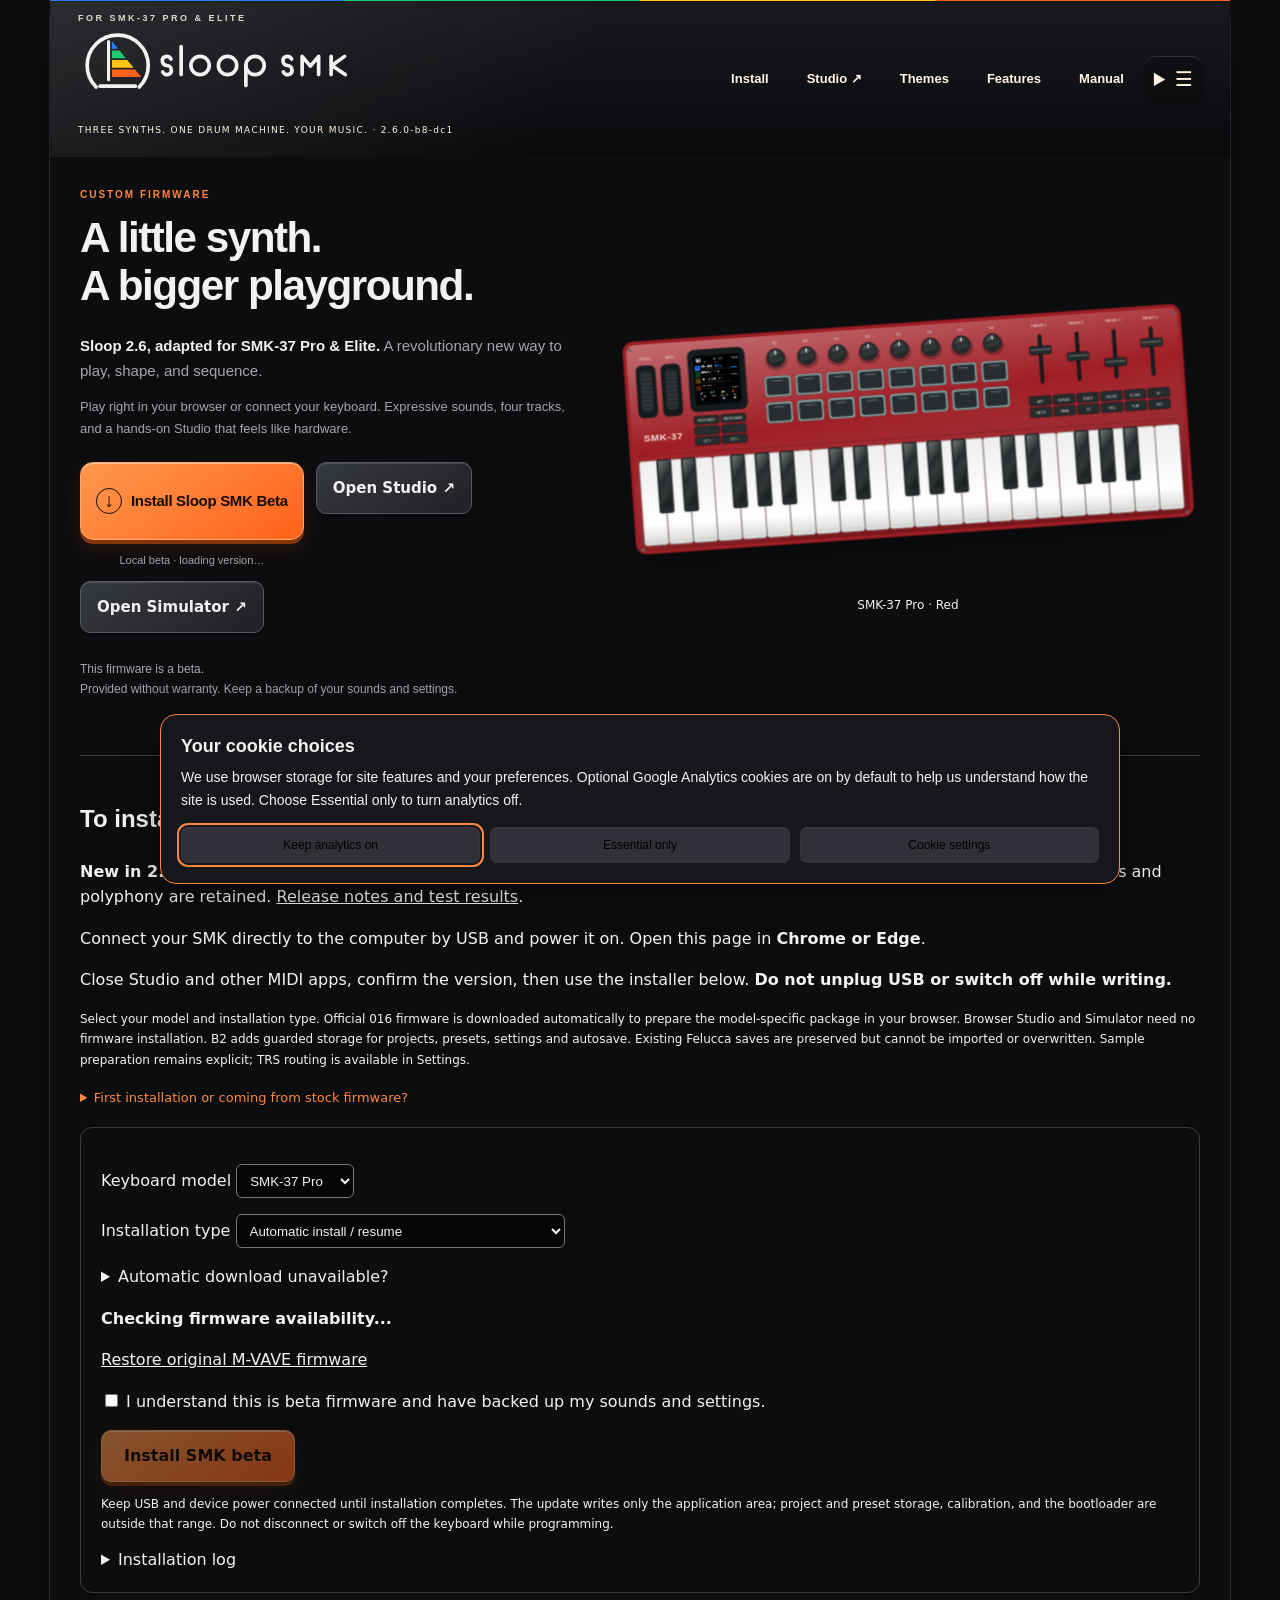
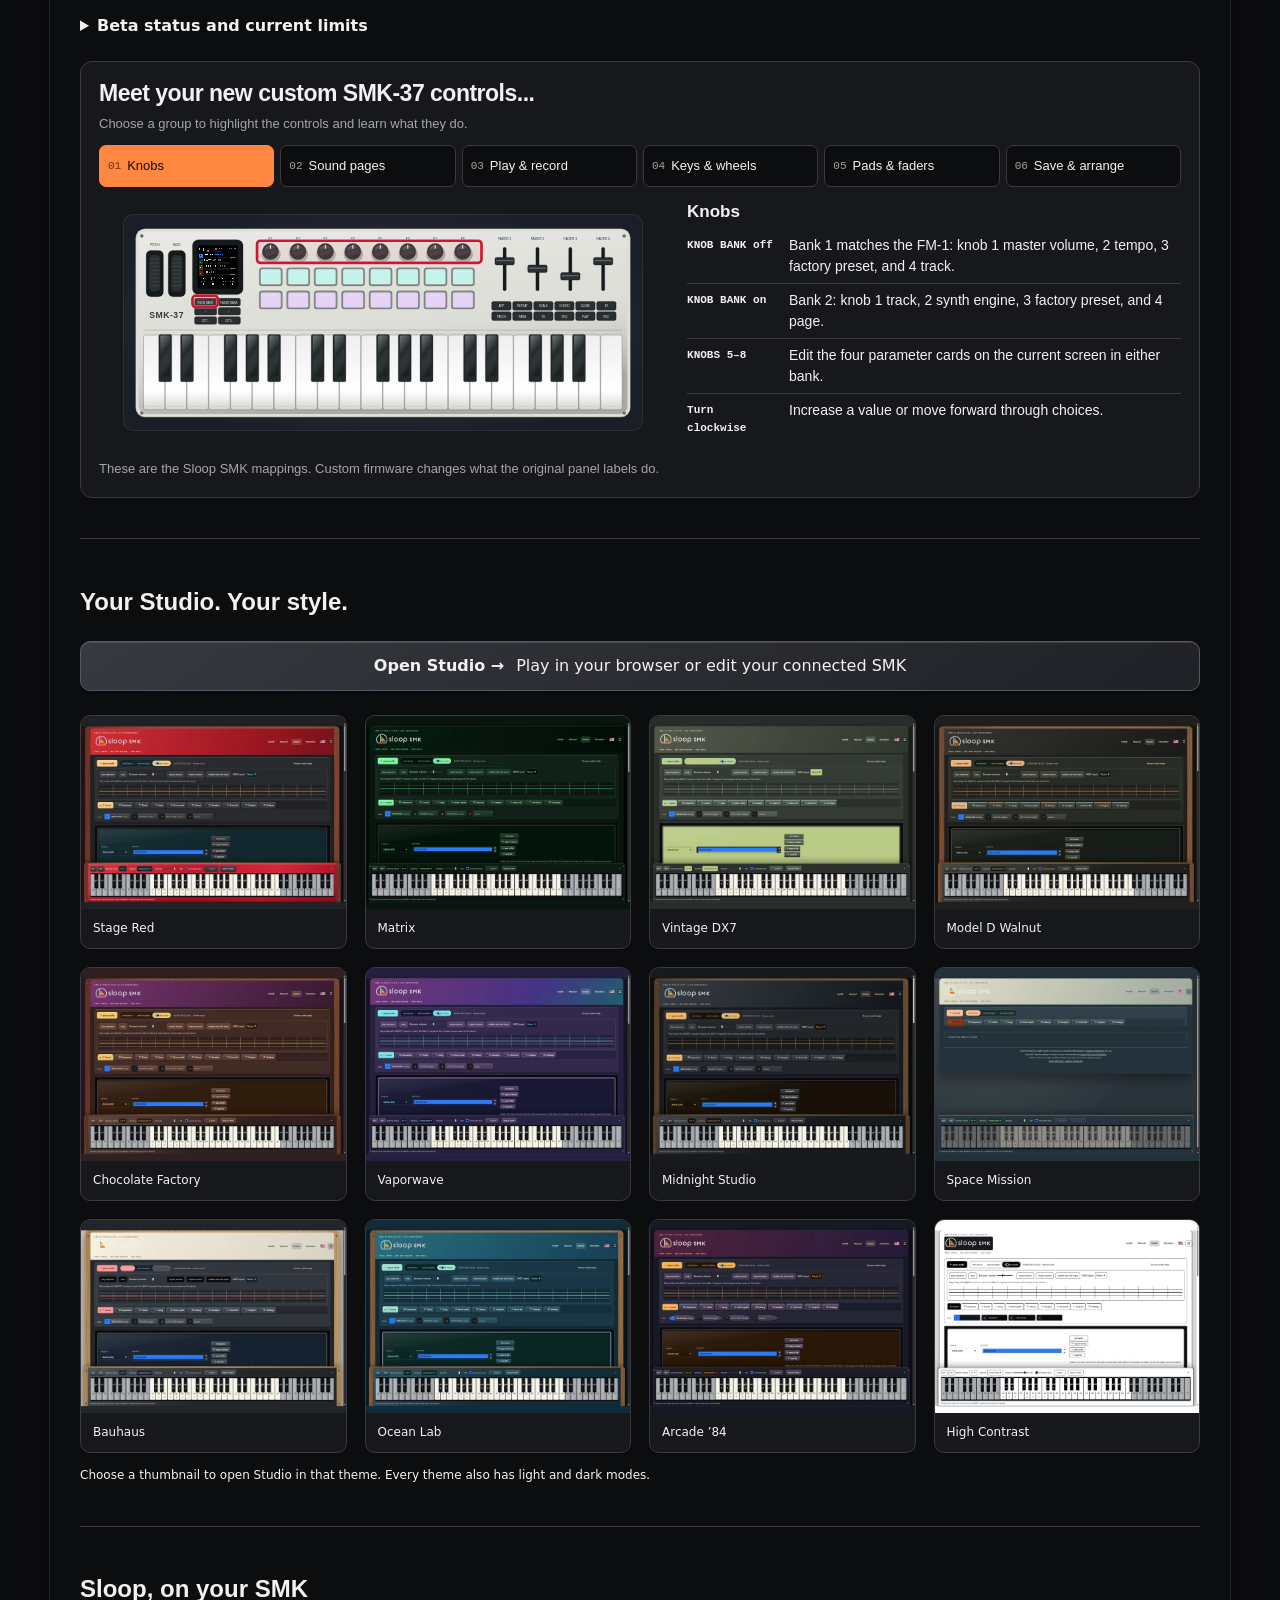
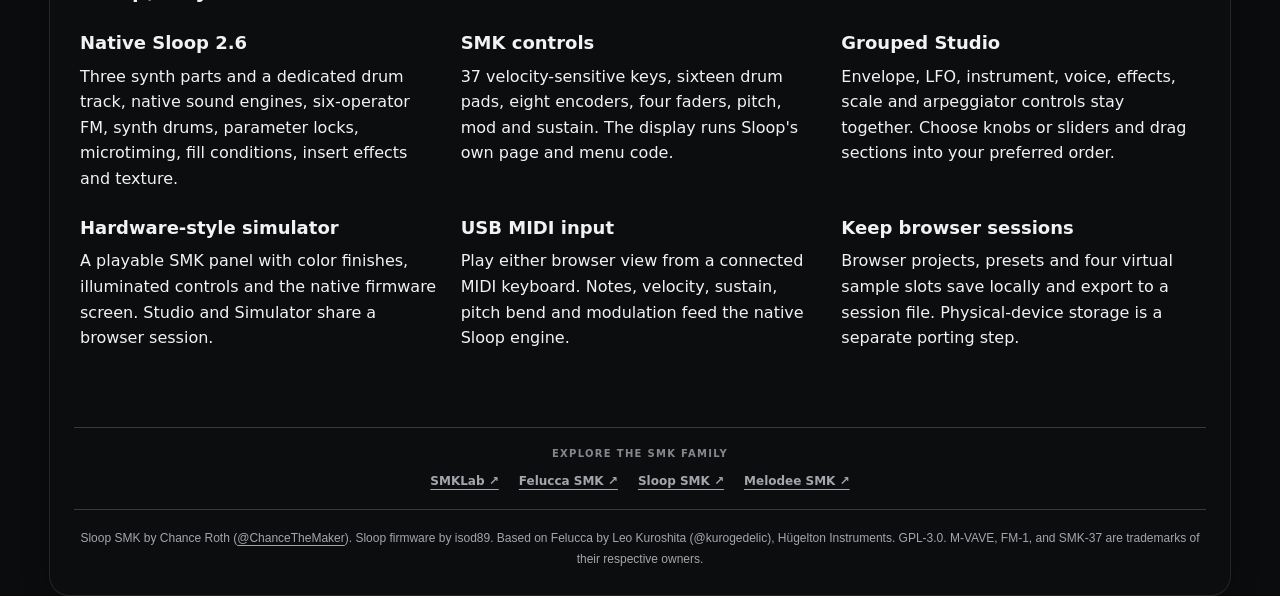
==== web/index.html @ 71851ba6 "Add original firmware restore from the installer" ====
<!doctype html>
<!-- SPDX-License-Identifier: GPL-3.0-only -->
<html lang="en"><head>
<link rel="icon" href="favicon.ico?v=1" sizes="any">
<link rel="icon" type="image/svg+xml" href="favicon.svg?v=1">
<link rel="icon" type="image/png" sizes="32x32" href="favicon-32.png?v=1">
<link rel="apple-touch-icon" sizes="180x180" href="apple-touch-icon.png?v=1">
<meta charset="utf-8"><meta name="viewport" content="width=device-width,initial-scale=1">
<base href="./"><title data-i18n="ui.smkInstallerTitle">Sloop SMK — Installer</title>
<link rel="stylesheet" href="skin.css"><link rel="stylesheet" href="sloop.css?v=b2-thumbs"><link rel="stylesheet" href="interface.css"><link rel="stylesheet" href="fonts.css?v=smk2">
<script src="locales.js"></script><script src="i18n.js"></script><script src="skin.js"></script>
<script defer src="site-nav.js?v=smk-simulator"></script>
<script defer src="analytics.js"></script>
<script type="module" src="smk-version.js?v=2.6.0-b8-dc1"></script>
<link rel="stylesheet" href="smk37-landing.css?v=sloop2">
<script defer src="studio-preview.js"></script><script defer src="smk37-landing.js"></script><script defer src="panel-guide.js"></script>
<style>
body{margin:0;font:16px/1.6 system-ui;background:var(--bg,#151719);color:var(--fg,#fff)}
main{max-width:1180px;margin:auto;padding:24px}a{color:inherit}:root[data-skin] .masthead{max-width:100%;box-sizing:border-box;margin-left:0;margin-right:0}.masthead h1{margin:0}.masthead nav{display:flex;gap:20px;align-items:center}
.install-console{padding:clamp(20px,4vw,52px)}.smk-hero{display:grid;grid-template-columns:1.05fr 1fr;gap:36px;align-items:center}.smk-hero h2{font-size:clamp(34px,5vw,60px);line-height:1.08;margin:12px 0 24px}.eyebrow{letter-spacing:.16em;text-transform:uppercase;font-size:12px}.hero-actions{display:flex;gap:12px;flex-wrap:wrap}.hero-link,.primary{display:inline-block;padding:12px 22px;border-radius:10px;font:inherit;font-weight:700;text-decoration:none;border:1px solid var(--line,#777);cursor:pointer}.primary{background:var(--accent,#ffd18a);color:var(--ink,#171719)}.hero-link{background:var(--panel,#303237);color:var(--fg,#fff)}
.smk-screen{border:1px solid var(--line,#555);border-radius:16px;overflow:hidden;box-shadow:0 18px 50px #0006}.smk-screen img{display:block;width:100%;height:auto}.smk-screen figcaption{padding:10px 16px;font-size:12px}.section{margin-top:40px;padding-top:24px;border-top:1px solid var(--line,#555)}.feature-grid{display:grid;grid-template-columns:repeat(3,1fr);gap:22px}.feature-grid h3{font-size:18px;margin:0 0 6px}.feature-grid p{margin:0}.small{font-size:13px}.status-box{padding:20px;border:1px solid var(--line,#666);border-radius:12px}#status{font-weight:600}#log{max-height:240px;overflow:auto;white-space:pre-wrap;font-size:12px}button:disabled{opacity:.45;cursor:not-allowed}label{display:block;margin:16px 0}footer{font-size:12px;padding:24px}a:focus-visible,button:focus-visible{outline:3px solid currentColor;outline-offset:4px}
.device-gallery{display:grid;grid-template-columns:repeat(3,minmax(0,1fr));gap:20px;margin-top:24px}.device-gallery figure{margin:0;text-align:center}.device-gallery img{display:block;width:100%;max-width:240px;height:auto;margin:0 auto;border-radius:12px;border:1px solid var(--line,#555);box-shadow:0 8px 24px #0004}.device-gallery figcaption{font-size:13px;padding-top:12px}.install-paths{display:grid;grid-template-columns:repeat(2,minmax(0,1fr));gap:24px;margin:24px 0}.install-paths h3{margin:0}.beta-notes{margin-top:20px}.beta-notes summary{cursor:pointer;font-weight:700}.control-table{overflow-x:auto}.control-table table{width:100%;border-collapse:collapse;font-size:14px}.control-table th,.control-table td{text-align:left;padding:12px;border-bottom:1px solid var(--line,#555)}.quick-actions{margin-top:24px}
@media(max-width:740px){.device-gallery,.install-paths{grid-template-columns:1fr}.device-gallery{gap:28px}.smk-hero>*,.feature-grid>*{min-width:0}.control-table th,.control-table td{padding:8px;font-size:12px}}
@media(max-width:740px){main{padding:10px}.smk-hero,.feature-grid{grid-template-columns:1fr}.masthead nav{flex-wrap:wrap}.smk-screen{margin:0}}
</style></head><body class="installer-page" data-studio-preview-path="screenshots/smk/themes/{skin}-{mode}.webp?v=sloop-b2"><main id="page-top">
<header class="masthead"><div class="brand-row"><div><div class="eyebrow" data-i18n="site.smk_supported_models">For SMK-37 Pro &amp; Elite</div><h1><a class="brand-home" href="index.html"><img class="sloop-smk-logo" src="sloop-smk-logo.svg?v=2" width="284" height="82" alt="Sloop SMK"></a></h1><p class="tagline" data-i18n="site.small_instrument_big_possibilities">SMALL INSTRUMENT. BIG POSSIBILITIES.</p></div><nav class="site-nav" aria-label="Main navigation"><a href="#install">Install</a><a href="editor.html">Studio &#8599;</a><a href="#themes">Themes</a><a href="#features">Features</a><a href="#guide">Manual</a></nav><div class="brand-links"></div></div><div data-appearance class="appearance" aria-label="Website appearance"></div></header>
<div class="install-console">
<section class="smk-hero installer-hero">
<div><div class="smk-launch-label">CUSTOM FIRMWARE</div><h2>A little synth.<br>A bigger playground.</h2>
<p class="smk-launch-copy"><strong>Sloop 2.6, adapted for SMK-37 Pro &amp; Elite.</strong> A revolutionary new way to play, shape, and sequence.</p><p class="smk-launch-detail">Play right in your browser or connect your keyboard. Expressive sounds, four tracks, and a hands-on Studio that feels like hardware.</p>
<div class="hero-actions"><div class="install-action"><a id="go" href="#install">Install Sloop SMK Beta</a><p id="release" class="small">Local beta · loading version…</p></div><a class="hero-link" data-studio-preview href="editor.html">Open Studio ↗</a><a class="hero-link" href="simulator.html">Open Simulator ↗</a></div>
<p class="smk-beta small">This firmware is a beta.<br>Provided without warranty. Keep a backup of your sounds and settings.</p></div>
<figure class="smk-instrument" data-current-finish="red"><svg viewBox="0 0 960 430" role="img" aria-labelledby="smk-hero-title smk-hero-desc" xmlns="http://www.w3.org/2000/svg">
<title id="smk-hero-title">SMK-37 Pro Red</title><desc id="smk-hero-desc">37 piano keys, sixteen pads, eight encoders, four faders, pitch and modulation wheels, and a color display.</desc>
<defs><linearGradient id="smk-sheen" x2=".3" y2="1"><stop stop-color="#fff" stop-opacity=".35"/><stop offset=".48" stop-color="#fff" stop-opacity="0"/><stop offset="1" stop-color="#000" stop-opacity=".24"/></linearGradient><linearGradient id="smk-key" x2="0" y2="1"><stop stop-color="#eee"/><stop offset=".75" stop-color="#fff"/><stop offset="1" stop-color="#d4d6d3"/></linearGradient>
<g id="smk-hardware"><rect class="smk-chassis" x="20" y="42" width="920" height="351" rx="18"/><rect x="26" y="48" width="908" height="339" rx="14" fill="url(#smk-sheen)"/><rect class="smk-recess" x="40" y="83" width="32" height="86" rx="9"/><rect class="smk-control" x="45" y="91" width="22" height="69" rx="8"/><path d="M48 99h16" stroke="#fff" opacity=".16"/><path d="M48 106h16" stroke="#fff" opacity=".16"/><path d="M48 113h16" stroke="#fff" opacity=".16"/><path d="M48 120h16" stroke="#fff" opacity=".16"/><path d="M48 127h16" stroke="#fff" opacity=".16"/><path d="M48 134h16" stroke="#fff" opacity=".16"/><path d="M48 141h16" stroke="#fff" opacity=".16"/><path d="M48 148h16" stroke="#fff" opacity=".16"/><rect class="smk-recess" x="81" y="83" width="32" height="86" rx="9"/><rect class="smk-control" x="86" y="91" width="22" height="69" rx="8"/><path d="M89 99h16" stroke="#fff" opacity=".16"/><path d="M89 106h16" stroke="#fff" opacity=".16"/><path d="M89 113h16" stroke="#fff" opacity=".16"/><path d="M89 120h16" stroke="#fff" opacity=".16"/><path d="M89 127h16" stroke="#fff" opacity=".16"/><path d="M89 134h16" stroke="#fff" opacity=".16"/><path d="M89 141h16" stroke="#fff" opacity=".16"/><path d="M89 148h16" stroke="#fff" opacity=".16"/><text class="smk-ink" x="56" y="75">PITCH</text><text class="smk-ink" x="97" y="75">MOD</text><rect class="smk-recess" x="126" y="63" width="94" height="102" rx="11"/><rect x="135" y="73" width="76" height="81" rx="5" fill="#050608"/><image href="sloop-screen.png" x="137" y="76" width="72" height="72" style="image-rendering:pixelated" aria-label="Sloop four-track overview"/><rect class="smk-control smk-soft-button" x="130" y="172" width="41" height="14" rx="3"/><text class="smk-control-label" x="150" y="182">KNOB BANK</text><rect class="smk-control smk-soft-button" x="174" y="172" width="41" height="14" rx="3"/><text class="smk-control-label" x="194" y="182">FADER BANK</text><rect class="smk-control smk-soft-button" x="130" y="189" width="41" height="14" rx="3"/><text class="smk-control-label" x="150" y="199">‹</text><rect class="smk-control smk-soft-button" x="174" y="189" width="41" height="14" rx="3"/><text class="smk-control-label" x="194" y="199">›</text><rect class="smk-control smk-soft-button" x="130" y="206" width="41" height="14" rx="3"/><text class="smk-control-label" x="150" y="216">OCT−</text><rect class="smk-control smk-soft-button" x="174" y="206" width="41" height="14" rx="3"/><text class="smk-control-label" x="194" y="216">OCT+</text><text class="smk-ink" x="271" y="63">K1</text><ellipse cx="272" cy="90" rx="18" ry="16" fill="#000" opacity=".25"/><circle class="smk-control" cx="271" cy="85" r="15"/><circle cx="271" cy="85" r="11" fill="url(#smk-sheen)"/><path d="M271 73v7" stroke="#eee" stroke-width="2"/><rect class="smk-pad-edge" x="250" y="115" width="43" height="34" rx="5"/><rect class="smk-pad smk-pad-0" x="253" y="118" width="37" height="28" rx="3"/><path d="M263 123h17" stroke="#fff" opacity=".5"/><rect class="smk-pad-edge" x="250" y="158" width="43" height="34" rx="5"/><rect class="smk-pad smk-pad-1" x="253" y="161" width="37" height="28" rx="3"/><path d="M263 166h17" stroke="#fff" opacity=".5"/><text class="smk-ink" x="322" y="63">K2</text><ellipse cx="323" cy="90" rx="18" ry="16" fill="#000" opacity=".25"/><circle class="smk-control" cx="322" cy="85" r="15"/><circle cx="322" cy="85" r="11" fill="url(#smk-sheen)"/><path d="M322 73v7" stroke="#eee" stroke-width="2"/><rect class="smk-pad-edge" x="301" y="115" width="43" height="34" rx="5"/><rect class="smk-pad smk-pad-0" x="304" y="118" width="37" height="28" rx="3"/><path d="M314 123h17" stroke="#fff" opacity=".5"/><rect class="smk-pad-edge" x="301" y="158" width="43" height="34" rx="5"/><rect class="smk-pad smk-pad-1" x="304" y="161" width="37" height="28" rx="3"/><path d="M314 166h17" stroke="#fff" opacity=".5"/><text class="smk-ink" x="373" y="63">K3</text><ellipse cx="374" cy="90" rx="18" ry="16" fill="#000" opacity=".25"/><circle class="smk-control" cx="373" cy="85" r="15"/><circle cx="373" cy="85" r="11" fill="url(#smk-sheen)"/><path d="M373 73v7" stroke="#eee" stroke-width="2"/><rect class="smk-pad-edge" x="352" y="115" width="43" height="34" rx="5"/><rect class="smk-pad smk-pad-0" x="355" y="118" width="37" height="28" rx="3"/><path d="M365 123h17" stroke="#fff" opacity=".5"/><rect class="smk-pad-edge" x="352" y="158" width="43" height="34" rx="5"/><rect class="smk-pad smk-pad-1" x="355" y="161" width="37" height="28" rx="3"/><path d="M365 166h17" stroke="#fff" opacity=".5"/><text class="smk-ink" x="424" y="63">K4</text><ellipse cx="425" cy="90" rx="18" ry="16" fill="#000" opacity=".25"/><circle class="smk-control" cx="424" cy="85" r="15"/><circle cx="424" cy="85" r="11" fill="url(#smk-sheen)"/><path d="M424 73v7" stroke="#eee" stroke-width="2"/><rect class="smk-pad-edge" x="403" y="115" width="43" height="34" rx="5"/><rect class="smk-pad smk-pad-0" x="406" y="118" width="37" height="28" rx="3"/><path d="M416 123h17" stroke="#fff" opacity=".5"/><rect class="smk-pad-edge" x="403" y="158" width="43" height="34" rx="5"/><rect class="smk-pad smk-pad-1" x="406" y="161" width="37" height="28" rx="3"/><path d="M416 166h17" stroke="#fff" opacity=".5"/><text class="smk-ink" x="475" y="63">K5</text><ellipse cx="476" cy="90" rx="18" ry="16" fill="#000" opacity=".25"/><circle class="smk-control" cx="475" cy="85" r="15"/><circle cx="475" cy="85" r="11" fill="url(#smk-sheen)"/><path d="M475 73v7" stroke="#eee" stroke-width="2"/><rect class="smk-pad-edge" x="454" y="115" width="43" height="34" rx="5"/><rect class="smk-pad smk-pad-0" x="457" y="118" width="37" height="28" rx="3"/><path d="M467 123h17" stroke="#fff" opacity=".5"/><rect class="smk-pad-edge" x="454" y="158" width="43" height="34" rx="5"/><rect class="smk-pad smk-pad-1" x="457" y="161" width="37" height="28" rx="3"/><path d="M467 166h17" stroke="#fff" opacity=".5"/><text class="smk-ink" x="526" y="63">K6</text><ellipse cx="527" cy="90" rx="18" ry="16" fill="#000" opacity=".25"/><circle class="smk-control" cx="526" cy="85" r="15"/><circle cx="526" cy="85" r="11" fill="url(#smk-sheen)"/><path d="M526 73v7" stroke="#eee" stroke-width="2"/><rect class="smk-pad-edge" x="505" y="115" width="43" height="34" rx="5"/><rect class="smk-pad smk-pad-0" x="508" y="118" width="37" height="28" rx="3"/><path d="M518 123h17" stroke="#fff" opacity=".5"/><rect class="smk-pad-edge" x="505" y="158" width="43" height="34" rx="5"/><rect class="smk-pad smk-pad-1" x="508" y="161" width="37" height="28" rx="3"/><path d="M518 166h17" stroke="#fff" opacity=".5"/><text class="smk-ink" x="577" y="63">K7</text><ellipse cx="578" cy="90" rx="18" ry="16" fill="#000" opacity=".25"/><circle class="smk-control" cx="577" cy="85" r="15"/><circle cx="577" cy="85" r="11" fill="url(#smk-sheen)"/><path d="M577 73v7" stroke="#eee" stroke-width="2"/><rect class="smk-pad-edge" x="556" y="115" width="43" height="34" rx="5"/><rect class="smk-pad smk-pad-0" x="559" y="118" width="37" height="28" rx="3"/><path d="M569 123h17" stroke="#fff" opacity=".5"/><rect class="smk-pad-edge" x="556" y="158" width="43" height="34" rx="5"/><rect class="smk-pad smk-pad-1" x="559" y="161" width="37" height="28" rx="3"/><path d="M569 166h17" stroke="#fff" opacity=".5"/><text class="smk-ink" x="628" y="63">K8</text><ellipse cx="629" cy="90" rx="18" ry="16" fill="#000" opacity=".25"/><circle class="smk-control" cx="628" cy="85" r="15"/><circle cx="628" cy="85" r="11" fill="url(#smk-sheen)"/><path d="M628 73v7" stroke="#eee" stroke-width="2"/><rect class="smk-pad-edge" x="607" y="115" width="43" height="34" rx="5"/><rect class="smk-pad smk-pad-0" x="610" y="118" width="37" height="28" rx="3"/><path d="M620 123h17" stroke="#fff" opacity=".5"/><rect class="smk-pad-edge" x="607" y="158" width="43" height="34" rx="5"/><rect class="smk-pad smk-pad-1" x="610" y="161" width="37" height="28" rx="3"/><path d="M620 166h17" stroke="#fff" opacity=".5"/><text class="smk-ink" x="706" y="64">FADER 1</text><rect class="smk-recess" x="703" y="77" width="6" height="81" rx="3"/><rect class="smk-control smk-soft-button" x="688" y="96" width="36" height="14" rx="3"/><path d="M690 102h32" stroke="#ddd" opacity=".7"/><text class="smk-ink" x="767" y="64">FADER 2</text><rect class="smk-recess" x="764" y="77" width="6" height="81" rx="3"/><rect class="smk-control smk-soft-button" x="749" y="110" width="36" height="14" rx="3"/><path d="M751 116h32" stroke="#ddd" opacity=".7"/><text class="smk-ink" x="828" y="64">FADER 3</text><rect class="smk-recess" x="825" y="77" width="6" height="81" rx="3"/><rect class="smk-control smk-soft-button" x="810" y="124" width="36" height="14" rx="3"/><path d="M812 130h32" stroke="#ddd" opacity=".7"/><text class="smk-ink" x="889" y="64">FADER 4</text><rect class="smk-recess" x="886" y="77" width="6" height="81" rx="3"/><rect class="smk-control smk-soft-button" x="871" y="96" width="36" height="14" rx="3"/><path d="M873 102h32" stroke="#ddd" opacity=".7"/><rect class="smk-control smk-soft-button" x="682" y="178" width="36" height="16" rx="3"/><text class="smk-control-label" x="700" y="189">ARP</text><rect class="smk-control smk-soft-button" x="721" y="178" width="36" height="16" rx="3"/><text class="smk-control-label" x="739" y="189">REPEAT</text><rect class="smk-control smk-soft-button" x="760" y="178" width="36" height="16" rx="3"/><text class="smk-control-label" x="778" y="189">SCALE</text><rect class="smk-control smk-soft-button" x="799" y="178" width="36" height="16" rx="3"/><text class="smk-control-label" x="817" y="189">CHORD</text><rect class="smk-control smk-soft-button" x="838" y="178" width="36" height="16" rx="3"/><text class="smk-control-label" x="856" y="189">GLOBE</text><rect class="smk-control smk-soft-button" x="877" y="178" width="36" height="16" rx="3"/><text class="smk-control-label" x="895" y="189">BT</text><rect class="smk-control smk-soft-button" x="682" y="197" width="36" height="16" rx="3"/><text class="smk-control-label" x="700" y="208">PATCH</text><rect class="smk-control smk-soft-button" x="721" y="197" width="36" height="16" rx="3"/><text class="smk-control-label" x="739" y="208">PARA</text><rect class="smk-control smk-soft-button" x="760" y="197" width="36" height="16" rx="3"/><text class="smk-control-label" x="778" y="208">FX</text><rect class="smk-control smk-soft-button" x="799" y="197" width="36" height="16" rx="3"/><text class="smk-control-label" x="817" y="208">SEQ</text><rect class="smk-control smk-soft-button" x="838" y="197" width="36" height="16" rx="3"/><text class="smk-control-label" x="856" y="208">PLAY</text><rect class="smk-control smk-soft-button" x="877" y="197" width="36" height="16" rx="3"/><text class="smk-control-label" x="895" y="208">REC</text><text class="smk-wordmark smk-ink" x="78" y="208">SMK-37</text><path d="M35 231h890" stroke="#000" opacity=".25"/><rect class="smk-white-key" x="35.00" y="240" width="39.7" height="139" rx="4"/><path d="M38.00 373h33" stroke="#c8c8c3"/><rect class="smk-white-key" x="75.45" y="240" width="39.7" height="139" rx="4"/><path d="M78.45 373h33" stroke="#c8c8c3"/><rect class="smk-white-key" x="115.90" y="240" width="39.7" height="139" rx="4"/><path d="M118.90 373h33" stroke="#c8c8c3"/><rect class="smk-white-key" x="156.35" y="240" width="39.7" height="139" rx="4"/><path d="M159.35 373h33" stroke="#c8c8c3"/><rect class="smk-white-key" x="196.80" y="240" width="39.7" height="139" rx="4"/><path d="M199.80 373h33" stroke="#c8c8c3"/><rect class="smk-white-key" x="237.25" y="240" width="39.7" height="139" rx="4"/><path d="M240.25 373h33" stroke="#c8c8c3"/><rect class="smk-white-key" x="277.70" y="240" width="39.7" height="139" rx="4"/><path d="M280.70 373h33" stroke="#c8c8c3"/><rect class="smk-white-key" x="318.15" y="240" width="39.7" height="139" rx="4"/><path d="M321.15 373h33" stroke="#c8c8c3"/><rect class="smk-white-key" x="358.60" y="240" width="39.7" height="139" rx="4"/><path d="M361.60 373h33" stroke="#c8c8c3"/><rect class="smk-white-key" x="399.05" y="240" width="39.7" height="139" rx="4"/><path d="M402.05 373h33" stroke="#c8c8c3"/><rect class="smk-white-key" x="439.50" y="240" width="39.7" height="139" rx="4"/><path d="M442.50 373h33" stroke="#c8c8c3"/><rect class="smk-white-key" x="479.95" y="240" width="39.7" height="139" rx="4"/><path d="M482.95 373h33" stroke="#c8c8c3"/><rect class="smk-white-key" x="520.40" y="240" width="39.7" height="139" rx="4"/><path d="M523.40 373h33" stroke="#c8c8c3"/><rect class="smk-white-key" x="560.85" y="240" width="39.7" height="139" rx="4"/><path d="M563.85 373h33" stroke="#c8c8c3"/><rect class="smk-white-key" x="601.30" y="240" width="39.7" height="139" rx="4"/><path d="M604.30 373h33" stroke="#c8c8c3"/><rect class="smk-white-key" x="641.75" y="240" width="39.7" height="139" rx="4"/><path d="M644.75 373h33" stroke="#c8c8c3"/><rect class="smk-white-key" x="682.20" y="240" width="39.7" height="139" rx="4"/><path d="M685.20 373h33" stroke="#c8c8c3"/><rect class="smk-white-key" x="722.65" y="240" width="39.7" height="139" rx="4"/><path d="M725.65 373h33" stroke="#c8c8c3"/><rect class="smk-white-key" x="763.10" y="240" width="39.7" height="139" rx="4"/><path d="M766.10 373h33" stroke="#c8c8c3"/><rect class="smk-white-key" x="803.55" y="240" width="39.7" height="139" rx="4"/><path d="M806.55 373h33" stroke="#c8c8c3"/><rect class="smk-white-key" x="844.00" y="240" width="39.7" height="139" rx="4"/><path d="M847.00 373h33" stroke="#c8c8c3"/><rect class="smk-white-key" x="884.45" y="240" width="39.7" height="139" rx="4"/><path d="M887.45 373h33" stroke="#c8c8c3"/><rect class="smk-black-key" x="63.45" y="239" width="24" height="88" rx="3"/><rect x="66.45" y="241" width="18" height="76" rx="2" fill="url(#smk-sheen)"/><rect class="smk-black-key" x="103.90" y="239" width="24" height="88" rx="3"/><rect x="106.90" y="241" width="18" height="76" rx="2" fill="url(#smk-sheen)"/><rect class="smk-black-key" x="184.80" y="239" width="24" height="88" rx="3"/><rect x="187.80" y="241" width="18" height="76" rx="2" fill="url(#smk-sheen)"/><rect class="smk-black-key" x="225.25" y="239" width="24" height="88" rx="3"/><rect x="228.25" y="241" width="18" height="76" rx="2" fill="url(#smk-sheen)"/><rect class="smk-black-key" x="265.70" y="239" width="24" height="88" rx="3"/><rect x="268.70" y="241" width="18" height="76" rx="2" fill="url(#smk-sheen)"/><rect class="smk-black-key" x="346.60" y="239" width="24" height="88" rx="3"/><rect x="349.60" y="241" width="18" height="76" rx="2" fill="url(#smk-sheen)"/><rect class="smk-black-key" x="387.05" y="239" width="24" height="88" rx="3"/><rect x="390.05" y="241" width="18" height="76" rx="2" fill="url(#smk-sheen)"/><rect class="smk-black-key" x="467.95" y="239" width="24" height="88" rx="3"/><rect x="470.95" y="241" width="18" height="76" rx="2" fill="url(#smk-sheen)"/><rect class="smk-black-key" x="508.40" y="239" width="24" height="88" rx="3"/><rect x="511.40" y="241" width="18" height="76" rx="2" fill="url(#smk-sheen)"/><rect class="smk-black-key" x="548.85" y="239" width="24" height="88" rx="3"/><rect x="551.85" y="241" width="18" height="76" rx="2" fill="url(#smk-sheen)"/><rect class="smk-black-key" x="629.75" y="239" width="24" height="88" rx="3"/><rect x="632.75" y="241" width="18" height="76" rx="2" fill="url(#smk-sheen)"/><rect class="smk-black-key" x="670.20" y="239" width="24" height="88" rx="3"/><rect x="673.20" y="241" width="18" height="76" rx="2" fill="url(#smk-sheen)"/><rect class="smk-black-key" x="751.10" y="239" width="24" height="88" rx="3"/><rect x="754.10" y="241" width="18" height="76" rx="2" fill="url(#smk-sheen)"/><rect class="smk-black-key" x="791.55" y="239" width="24" height="88" rx="3"/><rect x="794.55" y="241" width="18" height="76" rx="2" fill="url(#smk-sheen)"/><rect class="smk-black-key" x="832.00" y="239" width="24" height="88" rx="3"/><rect x="835.00" y="241" width="18" height="76" rx="2" fill="url(#smk-sheen)"/><circle cx="32" cy="56" r="3" fill="#555"/><path d="M30.5 57.5l3-3" stroke="#ddd" stroke-width=".7"/><circle cx="928" cy="56" r="3" fill="#555"/><path d="M926.5 57.5l3-3" stroke="#ddd" stroke-width=".7"/><circle cx="32" cy="385" r="3" fill="#555"/><path d="M30.5 386.5l3-3" stroke="#ddd" stroke-width=".7"/><circle cx="928" cy="385" r="3" fill="#555"/><path d="M926.5 386.5l3-3" stroke="#ddd" stroke-width=".7"/></g><g id="smk-wire-hardware" class="smk-wire-shapes"><rect class="smk-chassis" x="20" y="42" width="920" height="351" rx="18"/><rect x="26" y="48" width="908" height="339" rx="14" fill="url(#smk-sheen)"/><rect class="smk-recess" x="40" y="83" width="32" height="86" rx="9"/><rect class="smk-control" x="45" y="91" width="22" height="69" rx="8"/><path d="M48 99h16" stroke="#fff" opacity=".16"/><path d="M48 106h16" stroke="#fff" opacity=".16"/><path d="M48 113h16" stroke="#fff" opacity=".16"/><path d="M48 120h16" stroke="#fff" opacity=".16"/><path d="M48 127h16" stroke="#fff" opacity=".16"/><path d="M48 134h16" stroke="#fff" opacity=".16"/><path d="M48 141h16" stroke="#fff" opacity=".16"/><path d="M48 148h16" stroke="#fff" opacity=".16"/><rect class="smk-recess" x="81" y="83" width="32" height="86" rx="9"/><rect class="smk-control" x="86" y="91" width="22" height="69" rx="8"/><path d="M89 99h16" stroke="#fff" opacity=".16"/><path d="M89 106h16" stroke="#fff" opacity=".16"/><path d="M89 113h16" stroke="#fff" opacity=".16"/><path d="M89 120h16" stroke="#fff" opacity=".16"/><path d="M89 127h16" stroke="#fff" opacity=".16"/><path d="M89 134h16" stroke="#fff" opacity=".16"/><path d="M89 141h16" stroke="#fff" opacity=".16"/><path d="M89 148h16" stroke="#fff" opacity=".16"/><text class="smk-ink" x="56" y="75">PITCH</text><text class="smk-ink" x="97" y="75">MOD</text><rect class="smk-recess" x="126" y="63" width="94" height="102" rx="11"/><rect x="135" y="73" width="76" height="81" rx="5" fill="#050608"/><image href="sloop-screen.png" x="137" y="76" width="72" height="72" style="image-rendering:pixelated" aria-label="Sloop four-track overview"/><rect class="smk-control smk-soft-button" x="130" y="172" width="41" height="14" rx="3"/><text class="smk-control-label" x="150" y="182">KNOB BANK</text><rect class="smk-control smk-soft-button" x="174" y="172" width="41" height="14" rx="3"/><text class="smk-control-label" x="194" y="182">FADER BANK</text><rect class="smk-control smk-soft-button" x="130" y="189" width="41" height="14" rx="3"/><text class="smk-control-label" x="150" y="199">‹</text><rect class="smk-control smk-soft-button" x="174" y="189" width="41" height="14" rx="3"/><text class="smk-control-label" x="194" y="199">›</text><rect class="smk-control smk-soft-button" x="130" y="206" width="41" height="14" rx="3"/><text class="smk-control-label" x="150" y="216">OCT−</text><rect class="smk-control smk-soft-button" x="174" y="206" width="41" height="14" rx="3"/><text class="smk-control-label" x="194" y="216">OCT+</text><text class="smk-ink" x="271" y="63">K1</text><ellipse cx="272" cy="90" rx="18" ry="16" fill="#000" opacity=".25"/><circle class="smk-control" cx="271" cy="85" r="15"/><circle cx="271" cy="85" r="11" fill="url(#smk-sheen)"/><path d="M271 73v7" stroke="#eee" stroke-width="2"/><rect class="smk-pad-edge" x="250" y="115" width="43" height="34" rx="5"/><rect class="smk-pad smk-pad-0" x="253" y="118" width="37" height="28" rx="3"/><path d="M263 123h17" stroke="#fff" opacity=".5"/><rect class="smk-pad-edge" x="250" y="158" width="43" height="34" rx="5"/><rect class="smk-pad smk-pad-1" x="253" y="161" width="37" height="28" rx="3"/><path d="M263 166h17" stroke="#fff" opacity=".5"/><text class="smk-ink" x="322" y="63">K2</text><ellipse cx="323" cy="90" rx="18" ry="16" fill="#000" opacity=".25"/><circle class="smk-control" cx="322" cy="85" r="15"/><circle cx="322" cy="85" r="11" fill="url(#smk-sheen)"/><path d="M322 73v7" stroke="#eee" stroke-width="2"/><rect class="smk-pad-edge" x="301" y="115" width="43" height="34" rx="5"/><rect class="smk-pad smk-pad-0" x="304" y="118" width="37" height="28" rx="3"/><path d="M314 123h17" stroke="#fff" opacity=".5"/><rect class="smk-pad-edge" x="301" y="158" width="43" height="34" rx="5"/><rect class="smk-pad smk-pad-1" x="304" y="161" width="37" height="28" rx="3"/><path d="M314 166h17" stroke="#fff" opacity=".5"/><text class="smk-ink" x="373" y="63">K3</text><ellipse cx="374" cy="90" rx="18" ry="16" fill="#000" opacity=".25"/><circle class="smk-control" cx="373" cy="85" r="15"/><circle cx="373" cy="85" r="11" fill="url(#smk-sheen)"/><path d="M373 73v7" stroke="#eee" stroke-width="2"/><rect class="smk-pad-edge" x="352" y="115" width="43" height="34" rx="5"/><rect class="smk-pad smk-pad-0" x="355" y="118" width="37" height="28" rx="3"/><path d="M365 123h17" stroke="#fff" opacity=".5"/><rect class="smk-pad-edge" x="352" y="158" width="43" height="34" rx="5"/><rect class="smk-pad smk-pad-1" x="355" y="161" width="37" height="28" rx="3"/><path d="M365 166h17" stroke="#fff" opacity=".5"/><text class="smk-ink" x="424" y="63">K4</text><ellipse cx="425" cy="90" rx="18" ry="16" fill="#000" opacity=".25"/><circle class="smk-control" cx="424" cy="85" r="15"/><circle cx="424" cy="85" r="11" fill="url(#smk-sheen)"/><path d="M424 73v7" stroke="#eee" stroke-width="2"/><rect class="smk-pad-edge" x="403" y="115" width="43" height="34" rx="5"/><rect class="smk-pad smk-pad-0" x="406" y="118" width="37" height="28" rx="3"/><path d="M416 123h17" stroke="#fff" opacity=".5"/><rect class="smk-pad-edge" x="403" y="158" width="43" height="34" rx="5"/><rect class="smk-pad smk-pad-1" x="406" y="161" width="37" height="28" rx="3"/><path d="M416 166h17" stroke="#fff" opacity=".5"/><text class="smk-ink" x="475" y="63">K5</text><ellipse cx="476" cy="90" rx="18" ry="16" fill="#000" opacity=".25"/><circle class="smk-control" cx="475" cy="85" r="15"/><circle cx="475" cy="85" r="11" fill="url(#smk-sheen)"/><path d="M475 73v7" stroke="#eee" stroke-width="2"/><rect class="smk-pad-edge" x="454" y="115" width="43" height="34" rx="5"/><rect class="smk-pad smk-pad-0" x="457" y="118" width="37" height="28" rx="3"/><path d="M467 123h17" stroke="#fff" opacity=".5"/><rect class="smk-pad-edge" x="454" y="158" width="43" height="34" rx="5"/><rect class="smk-pad smk-pad-1" x="457" y="161" width="37" height="28" rx="3"/><path d="M467 166h17" stroke="#fff" opacity=".5"/><text class="smk-ink" x="526" y="63">K6</text><ellipse cx="527" cy="90" rx="18" ry="16" fill="#000" opacity=".25"/><circle class="smk-control" cx="526" cy="85" r="15"/><circle cx="526" cy="85" r="11" fill="url(#smk-sheen)"/><path d="M526 73v7" stroke="#eee" stroke-width="2"/><rect class="smk-pad-edge" x="505" y="115" width="43" height="34" rx="5"/><rect class="smk-pad smk-pad-0" x="508" y="118" width="37" height="28" rx="3"/><path d="M518 123h17" stroke="#fff" opacity=".5"/><rect class="smk-pad-edge" x="505" y="158" width="43" height="34" rx="5"/><rect class="smk-pad smk-pad-1" x="508" y="161" width="37" height="28" rx="3"/><path d="M518 166h17" stroke="#fff" opacity=".5"/><text class="smk-ink" x="577" y="63">K7</text><ellipse cx="578" cy="90" rx="18" ry="16" fill="#000" opacity=".25"/><circle class="smk-control" cx="577" cy="85" r="15"/><circle cx="577" cy="85" r="11" fill="url(#smk-sheen)"/><path d="M577 73v7" stroke="#eee" stroke-width="2"/><rect class="smk-pad-edge" x="556" y="115" width="43" height="34" rx="5"/><rect class="smk-pad smk-pad-0" x="559" y="118" width="37" height="28" rx="3"/><path d="M569 123h17" stroke="#fff" opacity=".5"/><rect class="smk-pad-edge" x="556" y="158" width="43" height="34" rx="5"/><rect class="smk-pad smk-pad-1" x="559" y="161" width="37" height="28" rx="3"/><path d="M569 166h17" stroke="#fff" opacity=".5"/><text class="smk-ink" x="628" y="63">K8</text><ellipse cx="629" cy="90" rx="18" ry="16" fill="#000" opacity=".25"/><circle class="smk-control" cx="628" cy="85" r="15"/><circle cx="628" cy="85" r="11" fill="url(#smk-sheen)"/><path d="M628 73v7" stroke="#eee" stroke-width="2"/><rect class="smk-pad-edge" x="607" y="115" width="43" height="34" rx="5"/><rect class="smk-pad smk-pad-0" x="610" y="118" width="37" height="28" rx="3"/><path d="M620 123h17" stroke="#fff" opacity=".5"/><rect class="smk-pad-edge" x="607" y="158" width="43" height="34" rx="5"/><rect class="smk-pad smk-pad-1" x="610" y="161" width="37" height="28" rx="3"/><path d="M620 166h17" stroke="#fff" opacity=".5"/><text class="smk-ink" x="706" y="64">FADER 1</text><rect class="smk-recess" x="703" y="77" width="6" height="81" rx="3"/><rect class="smk-control smk-soft-button" x="688" y="96" width="36" height="14" rx="3"/><path d="M690 102h32" stroke="#ddd" opacity=".7"/><text class="smk-ink" x="767" y="64">FADER 2</text><rect class="smk-recess" x="764" y="77" width="6" height="81" rx="3"/><rect class="smk-control smk-soft-button" x="749" y="110" width="36" height="14" rx="3"/><path d="M751 116h32" stroke="#ddd" opacity=".7"/><text class="smk-ink" x="828" y="64">FADER 3</text><rect class="smk-recess" x="825" y="77" width="6" height="81" rx="3"/><rect class="smk-control smk-soft-button" x="810" y="124" width="36" height="14" rx="3"/><path d="M812 130h32" stroke="#ddd" opacity=".7"/><text class="smk-ink" x="889" y="64">FADER 4</text><rect class="smk-recess" x="886" y="77" width="6" height="81" rx="3"/><rect class="smk-control smk-soft-button" x="871" y="96" width="36" height="14" rx="3"/><path d="M873 102h32" stroke="#ddd" opacity=".7"/><rect class="smk-control smk-soft-button" x="682" y="178" width="36" height="16" rx="3"/><text class="smk-control-label" x="700" y="189">ARP</text><rect class="smk-control smk-soft-button" x="721" y="178" width="36" height="16" rx="3"/><text class="smk-control-label" x="739" y="189">REPEAT</text><rect class="smk-control smk-soft-button" x="760" y="178" width="36" height="16" rx="3"/><text class="smk-control-label" x="778" y="189">SCALE</text><rect class="smk-control smk-soft-button" x="799" y="178" width="36" height="16" rx="3"/><text class="smk-control-label" x="817" y="189">CHORD</text><rect class="smk-control smk-soft-button" x="838" y="178" width="36" height="16" rx="3"/><text class="smk-control-label" x="856" y="189">GLOBE</text><rect class="smk-control smk-soft-button" x="877" y="178" width="36" height="16" rx="3"/><text class="smk-control-label" x="895" y="189">BT</text><rect class="smk-control smk-soft-button" x="682" y="197" width="36" height="16" rx="3"/><text class="smk-control-label" x="700" y="208">PATCH</text><rect class="smk-control smk-soft-button" x="721" y="197" width="36" height="16" rx="3"/><text class="smk-control-label" x="739" y="208">PARA</text><rect class="smk-control smk-soft-button" x="760" y="197" width="36" height="16" rx="3"/><text class="smk-control-label" x="778" y="208">FX</text><rect class="smk-control smk-soft-button" x="799" y="197" width="36" height="16" rx="3"/><text class="smk-control-label" x="817" y="208">SEQ</text><rect class="smk-control smk-soft-button" x="838" y="197" width="36" height="16" rx="3"/><text class="smk-control-label" x="856" y="208">PLAY</text><rect class="smk-control smk-soft-button" x="877" y="197" width="36" height="16" rx="3"/><text class="smk-control-label" x="895" y="208">REC</text><text class="smk-wordmark smk-ink" x="78" y="208">SMK-37</text><path d="M35 231h890" stroke="#000" opacity=".25"/><rect class="smk-white-key" x="35.00" y="240" width="39.7" height="139" rx="4"/><path d="M38.00 373h33" stroke="#c8c8c3"/><rect class="smk-white-key" x="75.45" y="240" width="39.7" height="139" rx="4"/><path d="M78.45 373h33" stroke="#c8c8c3"/><rect class="smk-white-key" x="115.90" y="240" width="39.7" height="139" rx="4"/><path d="M118.90 373h33" stroke="#c8c8c3"/><rect class="smk-white-key" x="156.35" y="240" width="39.7" height="139" rx="4"/><path d="M159.35 373h33" stroke="#c8c8c3"/><rect class="smk-white-key" x="196.80" y="240" width="39.7" height="139" rx="4"/><path d="M199.80 373h33" stroke="#c8c8c3"/><rect class="smk-white-key" x="237.25" y="240" width="39.7" height="139" rx="4"/><path d="M240.25 373h33" stroke="#c8c8c3"/><rect class="smk-white-key" x="277.70" y="240" width="39.7" height="139" rx="4"/><path d="M280.70 373h33" stroke="#c8c8c3"/><rect class="smk-white-key" x="318.15" y="240" width="39.7" height="139" rx="4"/><path d="M321.15 373h33" stroke="#c8c8c3"/><rect class="smk-white-key" x="358.60" y="240" width="39.7" height="139" rx="4"/><path d="M361.60 373h33" stroke="#c8c8c3"/><rect class="smk-white-key" x="399.05" y="240" width="39.7" height="139" rx="4"/><path d="M402.05 373h33" stroke="#c8c8c3"/><rect class="smk-white-key" x="439.50" y="240" width="39.7" height="139" rx="4"/><path d="M442.50 373h33" stroke="#c8c8c3"/><rect class="smk-white-key" x="479.95" y="240" width="39.7" height="139" rx="4"/><path d="M482.95 373h33" stroke="#c8c8c3"/><rect class="smk-white-key" x="520.40" y="240" width="39.7" height="139" rx="4"/><path d="M523.40 373h33" stroke="#c8c8c3"/><rect class="smk-white-key" x="560.85" y="240" width="39.7" height="139" rx="4"/><path d="M563.85 373h33" stroke="#c8c8c3"/><rect class="smk-white-key" x="601.30" y="240" width="39.7" height="139" rx="4"/><path d="M604.30 373h33" stroke="#c8c8c3"/><rect class="smk-white-key" x="641.75" y="240" width="39.7" height="139" rx="4"/><path d="M644.75 373h33" stroke="#c8c8c3"/><rect class="smk-white-key" x="682.20" y="240" width="39.7" height="139" rx="4"/><path d="M685.20 373h33" stroke="#c8c8c3"/><rect class="smk-white-key" x="722.65" y="240" width="39.7" height="139" rx="4"/><path d="M725.65 373h33" stroke="#c8c8c3"/><rect class="smk-white-key" x="763.10" y="240" width="39.7" height="139" rx="4"/><path d="M766.10 373h33" stroke="#c8c8c3"/><rect class="smk-white-key" x="803.55" y="240" width="39.7" height="139" rx="4"/><path d="M806.55 373h33" stroke="#c8c8c3"/><rect class="smk-white-key" x="844.00" y="240" width="39.7" height="139" rx="4"/><path d="M847.00 373h33" stroke="#c8c8c3"/><rect class="smk-white-key" x="884.45" y="240" width="39.7" height="139" rx="4"/><path d="M887.45 373h33" stroke="#c8c8c3"/><rect class="smk-black-key" x="63.45" y="239" width="24" height="88" rx="3"/><rect x="66.45" y="241" width="18" height="76" rx="2" fill="url(#smk-sheen)"/><rect class="smk-black-key" x="103.90" y="239" width="24" height="88" rx="3"/><rect x="106.90" y="241" width="18" height="76" rx="2" fill="url(#smk-sheen)"/><rect class="smk-black-key" x="184.80" y="239" width="24" height="88" rx="3"/><rect x="187.80" y="241" width="18" height="76" rx="2" fill="url(#smk-sheen)"/><rect class="smk-black-key" x="225.25" y="239" width="24" height="88" rx="3"/><rect x="228.25" y="241" width="18" height="76" rx="2" fill="url(#smk-sheen)"/><rect class="smk-black-key" x="265.70" y="239" width="24" height="88" rx="3"/><rect x="268.70" y="241" width="18" height="76" rx="2" fill="url(#smk-sheen)"/><rect class="smk-black-key" x="346.60" y="239" width="24" height="88" rx="3"/><rect x="349.60" y="241" width="18" height="76" rx="2" fill="url(#smk-sheen)"/><rect class="smk-black-key" x="387.05" y="239" width="24" height="88" rx="3"/><rect x="390.05" y="241" width="18" height="76" rx="2" fill="url(#smk-sheen)"/><rect class="smk-black-key" x="467.95" y="239" width="24" height="88" rx="3"/><rect x="470.95" y="241" width="18" height="76" rx="2" fill="url(#smk-sheen)"/><rect class="smk-black-key" x="508.40" y="239" width="24" height="88" rx="3"/><rect x="511.40" y="241" width="18" height="76" rx="2" fill="url(#smk-sheen)"/><rect class="smk-black-key" x="548.85" y="239" width="24" height="88" rx="3"/><rect x="551.85" y="241" width="18" height="76" rx="2" fill="url(#smk-sheen)"/><rect class="smk-black-key" x="629.75" y="239" width="24" height="88" rx="3"/><rect x="632.75" y="241" width="18" height="76" rx="2" fill="url(#smk-sheen)"/><rect class="smk-black-key" x="670.20" y="239" width="24" height="88" rx="3"/><rect x="673.20" y="241" width="18" height="76" rx="2" fill="url(#smk-sheen)"/><rect class="smk-black-key" x="751.10" y="239" width="24" height="88" rx="3"/><rect x="754.10" y="241" width="18" height="76" rx="2" fill="url(#smk-sheen)"/><rect class="smk-black-key" x="791.55" y="239" width="24" height="88" rx="3"/><rect x="794.55" y="241" width="18" height="76" rx="2" fill="url(#smk-sheen)"/><rect class="smk-black-key" x="832.00" y="239" width="24" height="88" rx="3"/><rect x="835.00" y="241" width="18" height="76" rx="2" fill="url(#smk-sheen)"/><circle cx="32" cy="56" r="3" fill="#555"/><path d="M30.5 57.5l3-3" stroke="#ddd" stroke-width=".7"/><circle cx="928" cy="56" r="3" fill="#555"/><path d="M926.5 57.5l3-3" stroke="#ddd" stroke-width=".7"/><circle cx="32" cy="385" r="3" fill="#555"/><path d="M30.5 386.5l3-3" stroke="#ddd" stroke-width=".7"/><circle cx="928" cy="385" r="3" fill="#555"/><path d="M926.5 386.5l3-3" stroke="#ddd" stroke-width=".7"/></g></defs>
<g class="smk-solid"><g class="smk-finish-layer is-visible" data-model="pro" data-finish="red"><use href="#smk-hardware"/></g><g class="smk-finish-layer" data-model="pro" data-finish="white" aria-hidden="true"><use href="#smk-hardware"/></g></g><g class="smk-wire" aria-hidden="true"><use href="#smk-wire-hardware"/></g></svg>
<figcaption class="small" id="smk-finish-caption">SMK-37 Pro &middot; Red</figcaption></figure>
</section>
<section class="section" id="install">
  <h2>To install:</h2>
  <p><strong>New in 2.6.0-b8-dc1:</strong> paired FM6 voices share work across both cores, with automatic serial fallback. The same sounds, controls and polyphony are retained. <a href="https://github.com/ChanceTheMaker/sloop-smk/blob/sloop-smk-2.6.0-b8-dc1/docs/SLOOP_DUAL_CORE.md">Release notes and test results</a>.</p>
  <p>Connect your SMK directly to the computer by USB and power it on. Open this page in <strong>Chrome or Edge</strong>.</p>
  <p>Close Studio and other MIDI apps, confirm the version, then use the installer below. <strong>Do not unplug USB or switch off while writing.</strong></p>
  <p class="small">Select your model and installation type. Official 016 firmware is downloaded automatically to prepare the model-specific package in your browser. Browser Studio and Simulator need no firmware installation. B2 adds guarded storage for projects, presets, settings and autosave. Existing Felucca saves are preserved but cannot be imported or overwritten. Sample preparation remains explicit; TRS routing is available in Settings.</p>
  <details class="smk-install-help"><summary>First installation or coming from stock firmware?</summary><div class="install-paths">
    <article><h3>Already running the SMK USB updater?</h3><p>Felucca SMK 0.9.22+, Sloop SMK, Melodee SMK and updater-enabled Doom SMK can receive this portable update directly over a normal USB cable. Connect the SMK directly to the computer, power it on, and use Chrome or Edge.</p></article>
    <article><h3>Still on stock firmware or Test10?</h3><p>For stock firmware, first use the official updater to install Pro 016 or Elite 016. Then choose Automatic install / resume below. Test10 and older private builds need a separate migration.</p></article>
  </div></details>
  <div class="status-box">
    <div id="public-package-controls">
      <label for="smk-model">Keyboard model <select id="smk-model"><option>SMK-37 Pro</option><option>SMK-37 Elite</option></select></label>
      <label for="install-path">Installation type <select id="install-path"><option value="stock">Automatic install / resume</option><option value="update">Update - Felucca, Sloop, Melodee or Doom SMK</option></select></label>
      <details id="manual-file"><summary>Automatic download unavailable?</summary><label for="stock-file">Use an official 016 .fwsc file instead <input id="stock-file" type="file" accept=".fwsc"></label></details>
    </div>
    <p id="status" role="status">Checking firmware availability...</p>

      <dialog id="loader-confirm" aria-labelledby="loader-title" style="max-width:480px;background:var(--panel,#202226);color:var(--fg,#fff);border:1px solid #e49a36;border-radius:12px;padding:24px">
      <form method="dialog"><h2 id="loader-title">Confirm your Elite</h2><p>The connected loader identifies itself as <strong id="loader-identity"></strong>. That name is also used by FM-1 devices.</p><p>Continue only if the connected device is your <strong id="loader-model"></strong> with a black screen and every real FM-1 is disconnected. This will write Sloop SMK firmware to that device.</p><div style="display:flex;gap:12px;flex-wrap:wrap"><button value="cancel" autofocus>Cancel</button><button class="primary" value="continue">This is my Elite — continue</button></div></form>
    </dialog>
  <p class="stock-restore-link"><a href="restore-stock/">Restore original M-VAVE firmware</a></p>
<label><input type="checkbox" id="ack"> I understand this is beta firmware and have backed up my sounds and settings.</label>
    <button class="primary" id="install-button" disabled>Install SMK beta</button>
    <p class="small">Keep USB and device power connected until installation completes. The update writes only the application area; project and preset storage, calibration, and the bootloader are outside that range. Do not disconnect or switch off the keyboard while programming.</p>
    <details><summary>Installation log</summary><pre id="log" aria-live="polite"></pre></details>
  </div>
  <details class="beta-notes"><summary>Beta status and current limits</summary>
    <p>The Sloop SMK 2.6.0-b8-dc1 firmware builds and its browser engine passes audio, controls, session, sample upload and USB MIDI tests. Public Pro and Elite packages are checked offline for model/layout, integrity and protected-area preservation.</p>
    <p>Device checks cover project and user-preset saves across power cycles, TRS notes/chords, sustain, pitch, saved routing preference and note release when TRS is turned off. B7 improves oscilloscope refresh and removes black-frame redraws; the owner confirmed the screen improvement. Physical sample upload/restart testing is deferred, and Elite first-install confirmation remains pending. Bluetooth is not included. Existing incompatible saves stay protected. Browser exports preserve virtual sessions independently.</p>
  <p><a href="https://github.com/ChanceTheMaker/sloop-smk/releases/tag/sloop-smk-2.6.0-b8-dc1">Release notes and source</a></p>
  </details>
</section>
<section class="panel-guide" id="guide" data-panel-guide data-section="knobs" aria-labelledby="smk-guide-heading">
<div class="panel-heading"><h2 id="smk-guide-heading">Meet your new custom SMK-37 controls...</h2></div>
<p class="panel-intro">Choose a group to highlight the controls and learn what they do.</p>
<div class="panel-sections" role="group" aria-label="Control groups"><button type="button" data-guide-section="knobs" aria-pressed="true" aria-controls="smk-info-knobs"><span class="panel-step" aria-hidden="true">01</span><span>Knobs</span></button><button type="button" data-guide-section="pages" aria-pressed="false" aria-controls="smk-info-pages"><span class="panel-step" aria-hidden="true">02</span><span>Sound pages</span></button><button type="button" data-guide-section="transport" aria-pressed="false" aria-controls="smk-info-transport"><span class="panel-step" aria-hidden="true">03</span><span>Play &amp; record</span></button><button type="button" data-guide-section="keys" aria-pressed="false" aria-controls="smk-info-keys"><span class="panel-step" aria-hidden="true">04</span><span>Keys &amp; wheels</span></button><button type="button" data-guide-section="layers" aria-pressed="false" aria-controls="smk-info-layers"><span class="panel-step" aria-hidden="true">05</span><span>Pads &amp; faders</span></button><button type="button" data-guide-section="held" aria-pressed="false" aria-controls="smk-info-held"><span class="panel-step" aria-hidden="true">06</span><span>Save &amp; arrange</span></button></div><div class="panel-explorer"><div class="panel-art"><svg class="panel-illustration smk-guide-art" viewBox="10 32 940 370" role="img" aria-labelledby="smk-guide-title" xmlns="http://www.w3.org/2000/svg"><title id="smk-guide-title">Illustrated SMK-37 controls</title><use href="#smk-hardware"/>
<g class="panel-highlight" data-guide-highlight="knobs"><rect x="246" y="65" width="417" height="41" rx="6"/><rect x="126" y="167" width="47" height="21" rx="6"/></g><g class="panel-highlight" data-guide-highlight="pages"><rect x="679" y="175" width="238" height="40" rx="6"/><rect x="125" y="186" width="93" height="19" rx="6"/></g><g class="panel-highlight" data-guide-highlight="transport"><rect x="796" y="195" width="121" height="22" rx="6"/><rect x="243" y="110" width="423" height="84" rx="6"/></g><g class="panel-highlight" data-guide-highlight="keys"><rect x="31" y="235" width="899" height="148" rx="6"/><rect x="35" y="79" width="82" height="88" rx="6"/><rect x="125" y="202" width="93" height="22" rx="6"/></g><g class="panel-highlight" data-guide-highlight="layers"><rect x="243" y="110" width="423" height="84" rx="6"/><rect x="683" y="72" width="227" height="88" rx="6"/><rect x="172" y="167" width="47" height="21" rx="6"/></g><g class="panel-highlight" data-guide-highlight="held"><rect x="831" y="174" width="44" height="24" rx="6"/><rect x="125" y="186" width="93" height="19" rx="6"/><rect x="126" y="167" width="47" height="21" rx="6"/><rect x="408" y="65" width="44" height="42" rx="6"/></g></svg></div><div class="panel-information"><div class="panel-info" id="smk-info-knobs" data-guide-panel="knobs"><h3>Knobs</h3><dl><div><dt>KNOB BANK off</dt><dd>Bank 1 matches the FM-1: knob 1 master volume, 2 tempo, 3 factory preset, and 4 track.</dd></div><div><dt>KNOB BANK on</dt><dd>Bank 2: knob 1 track, 2 synth engine, 3 factory preset, and 4 page.</dd></div><div><dt>KNOBS 5–8</dt><dd>Edit the four parameter cards on the current screen in either bank.</dd></div><div><dt>Turn clockwise</dt><dd>Increase a value or move forward through choices.</dd></div></dl></div><div class="panel-info" id="smk-info-pages" data-guide-panel="pages" hidden><h3>Sound pages</h3><dl><div><dt>PATCH / HOME</dt><dd>Return to the mix view and preset browsing. The &lt; and &gt; buttons browse factory sounds here.</dd></div><div><dt>PARA / SAVE</dt><dd>Open Projects without saving immediately. Knob 5 selects a slot; &gt; saves and &lt; loads.</dd></div><div><dt>FX</dt><dd>Cycle through effects, extra effects, and performance controls.</dd></div><div><dt>GLOBE</dt><dd>Tap to cycle through global controls, controls and Projects. Hold to open grouped navigation; K5 selects the family, K6 selects a page, and &gt; opens it.</dd></div><div><dt>ARP / REPEAT</dt><dd>Toggle the arpeggiator or note repeat and open its controls.</dd></div><div><dt>SCALE / CHORD</dt><dd>Toggle scale snapping or chord playing and open the corresponding page.</dd></div><div><dt>BT / EDIT</dt><dd>Tap to cycle the synth editing pages, including FM6 operator pages for FM6 tracks. Hold for Settings; K5 chooses a setting, K6 changes it, and &gt; saves. Bluetooth is not enabled in this build.</dd></div></dl></div><div class="panel-info" id="smk-info-transport" data-guide-panel="transport" hidden><h3>Play &amp; record</h3><dl><div><dt>SEQ</dt><dd>Cycle through sequencer setup, step editing, step detail, and automation.</dd></div><div><dt>PLAY</dt><dd>Start or stop playback. On Song Chain, start the arranged sections.</dd></div><div><dt>REC</dt><dd>Toggle recording for the selected track. Recording starts playback when stopped.</dd></div><div><dt>PADS / &lt; &gt;</dt><dd>Use pads for step entry on the step pages; the arrow buttons change the editing position.</dd></div><div><dt>Keep a take</dt><dd>Recording stays in memory until you save a project.</dd></div></dl></div><div class="panel-info" id="smk-info-keys" data-guide-panel="keys" hidden><h3>Keys &amp; wheels</h3><dl><div><dt>37 KEYS</dt><dd>Play the selected track with velocity-sensitive piano keys.</dd></div><div><dt>OCT− / OCT+</dt><dd>Shift the keyboard down or up an octave, within the three-octave shift range.</dd></div><div><dt>PITCH</dt><dd>Bend the note pitch; the wheel returns to its center position.</dd></div><div><dt>MOD</dt><dd>Apply modulation to the selected sound.</dd></div><div><dt>SUSTAIN</dt><dd>Connect a sustain pedal to hold notes after releasing keys. </dd></div></dl></div><div class="panel-info" id="smk-info-layers" data-guide-panel="layers" hidden><h3>Pads &amp; faders</h3><dl><div><dt>16 PADS</dt><dd>Play the sixteen Sloop drum lanes with velocity.</dd></div><div><dt>PAD BANK</dt><dd>The first Sloop port uses one sixteen-pad drum bank.</dd></div><div><dt>FADER BANK off</dt><dd>The four faders control levels for tracks 1–4.</dd></div><div><dt>FADER BANK on</dt><dd>The four faders control attack, decay, sustain, and release for the selected track.</dd></div><div><dt>Illuminated buttons</dt><dd>Lights show active banks, playing modes, and transport state.</dd></div></dl></div><div class="panel-info" id="smk-info-held" data-guide-panel="held" hidden><h3>Save &amp; arrange</h3><dl><div><dt>PARA / SAVE</dt><dd>Open Sloop's native save pages for user presets and projects. B2 supports persistent saves in blank or Sloop-owned slots; existing Felucca slots are preserved and refused.</dd></div><div><dt>SONG</dt><dd>Arrange Sloop scenes and song sections using the native pages or Studio's Song tab.</dd></div><div><dt>BROWSER EXPORT</dt><dd>Export session keeps your browser sounds, projects, samples and MIDI settings in a local file.</dd></div></dl></div></div></div><p class="panel-intro smk-guide-footnote">These are the Sloop SMK mappings. Custom firmware changes what the original panel labels do.</p></section>
<section class="section studio-gallery-section" id="themes"><h2>Your Studio. Your style.</h2><p><a class="hero-link studio-gallery-link" data-studio-preview href="editor.html"><span>Open Studio →</span><span class="studio-gallery-subtitle">Play in your browser or edit your connected SMK</span></a></p><div class="screenshot-gallery" aria-label="Studio themes"><figure><a href="editor.html?theme=stage&amp;mode=dark"><img src="screenshots/smk/themes/stage-dark.webp?v=sloop-b2" width="720" height="525" loading="lazy" alt="Sloop SMK Studio in the Stage Red theme"></a><figcaption>Stage Red</figcaption></figure><figure><a href="editor.html?theme=matrix&amp;mode=dark"><img src="screenshots/smk/themes/matrix-dark.webp?v=sloop-b2" width="720" height="525" loading="lazy" alt="Sloop SMK Studio in the Matrix theme"></a><figcaption>Matrix</figcaption></figure><figure><a href="editor.html?theme=dx&amp;mode=dark"><img src="screenshots/smk/themes/dx-dark.webp?v=sloop-b2" width="720" height="525" loading="lazy" alt="Sloop SMK Studio in the Vintage DX7 theme"></a><figcaption>Vintage DX7</figcaption></figure><figure><a href="editor.html?theme=modeld&amp;mode=dark"><img src="screenshots/smk/themes/modeld-dark.webp?v=sloop-b2" width="720" height="525" loading="lazy" alt="Sloop SMK Studio in the Model D Walnut theme"></a><figcaption>Model D Walnut</figcaption></figure><figure><a href="editor.html?theme=chocolate&amp;mode=dark"><img src="screenshots/smk/themes/chocolate-dark.webp?v=sloop-b2" width="720" height="525" loading="lazy" alt="Sloop SMK Studio in the Chocolate Factory theme"></a><figcaption>Chocolate Factory</figcaption></figure><figure><a href="editor.html?theme=vapor&amp;mode=dark"><img src="screenshots/smk/themes/vapor-dark.webp?v=sloop-b2" width="720" height="525" loading="lazy" alt="Sloop SMK Studio in the Vaporwave theme"></a><figcaption>Vaporwave</figcaption></figure><figure><a href="editor.html?theme=midnight&amp;mode=dark"><img src="screenshots/smk/themes/midnight-dark.webp?v=sloop-b2" width="720" height="525" loading="lazy" alt="Sloop SMK Studio in the Midnight Studio theme"></a><figcaption>Midnight Studio</figcaption></figure><figure><a href="editor.html?theme=space&amp;mode=dark"><img src="screenshots/smk/themes/space-dark.webp?v=sloop-b2" width="720" height="525" loading="lazy" alt="Sloop SMK Studio in the Space Mission theme"></a><figcaption>Space Mission</figcaption></figure><figure><a href="editor.html?theme=bauhaus&amp;mode=dark"><img src="screenshots/smk/themes/bauhaus-dark.webp?v=sloop-b2" width="720" height="525" loading="lazy" alt="Sloop SMK Studio in the Bauhaus theme"></a><figcaption>Bauhaus</figcaption></figure><figure><a href="editor.html?theme=ocean&amp;mode=dark"><img src="screenshots/smk/themes/ocean-dark.webp?v=sloop-b2" width="720" height="525" loading="lazy" alt="Sloop SMK Studio in the Ocean Lab theme"></a><figcaption>Ocean Lab</figcaption></figure><figure><a href="editor.html?theme=arcade&amp;mode=dark"><img src="screenshots/smk/themes/arcade-dark.webp?v=sloop-b2" width="720" height="525" loading="lazy" alt="Sloop SMK Studio in the Arcade ’84 theme"></a><figcaption>Arcade ’84</figcaption></figure><figure><a href="editor.html?theme=hicon&amp;mode=light"><img src="screenshots/smk/themes/hicon-light.webp?v=sloop-b2" width="720" height="525" loading="lazy" alt="Sloop SMK Studio in the High Contrast theme"></a><figcaption>High Contrast</figcaption></figure></div><p class="small">Choose a thumbnail to open Studio in that theme. Every theme also has light and dark modes.</p></section>
<section class="section" id="features"><h2>Sloop, on your SMK</h2><div class="feature-grid">
<article><h3>Native Sloop 2.6</h3><p>Three synth parts and a dedicated drum track, native sound engines, six-operator FM, synth drums, parameter locks, microtiming, fill conditions, insert effects and texture.</p></article>
<article><h3>SMK controls</h3><p>37 velocity-sensitive keys, sixteen drum pads, eight encoders, four faders, pitch, mod and sustain. The display runs Sloop's own page and menu code.</p></article>
<article><h3>Grouped Studio</h3><p>Envelope, LFO, instrument, voice, effects, scale and arpeggiator controls stay together. Choose knobs or sliders and drag sections into your preferred order.</p></article>
<article><h3>Hardware-style simulator</h3><p>A playable SMK panel with color finishes, illuminated controls and the native firmware screen. Studio and Simulator share a browser session.</p></article>
<article><h3>USB MIDI input</h3><p>Play either browser view from a connected MIDI keyboard. Notes, velocity, sustain, pitch bend and modulation feed the native Sloop engine.</p></article>
<article><h3>Keep browser sessions</h3><p>Browser projects, presets and four virtual sample slots save locally and export to a session file. Physical-device storage is a separate porting step.</p></article>
</div></section>



</div>
<footer>
<nav class="smk-family" aria-label="SMK family"><span>Explore the SMK family</span><a href="https://chancethemaker.github.io/smklab/">SMKLab ↗</a><a href="https://chancethemaker.github.io/felucca-smk/">Felucca SMK ↗</a><a href="https://chancethemaker.github.io/sloop-smk/">Sloop SMK ↗</a><a href="https://chancethemaker.github.io/melodee-smk/">Melodee SMK ↗</a></nav>
Sloop SMK by Chance Roth (<a href="https://github.com/ChanceTheMaker" target="_blank" rel="noopener">@ChanceTheMaker</a>). Sloop firmware by isod89. Based on Felucca by Leo Kuroshita (@kurogedelic), H&uuml;gelton Instruments. GPL-3.0. M-VAVE, FM-1, and SMK-37 are trademarks of their respective owners.</footer>
</main><script type="module" src="smk37-installer.js?v=sloop-dc1-r1"></script></body></html>
---- web/sloop.css ----
/* SPDX-License-Identifier: GPL-3.0-only */
/* SLOOP integration of the Felucca Salt chassis. Device layout stays authoritative. */
body { margin:0; }
/* Native firmware palette: neutral black surfaces and four persistent track colors. */
:root[data-skin=sloop] {
 --bg:#0c0d0f; --fg:#f2f2f2; --dim:#a5a5ad; --line:#39393f;
 --desk:#060708; --chassis:#18191d; --chassis-dark:#090a0c; --panel:#17181c;
 --accent:#ff873f; --ink:#160a02; --lcd:#f2f2f2; --lcd-bg:#050608;
 --button:#303138; --edge:#202126; --shell-text:#f2f2f2; --badge-fg:#f2f2f2;
 --faceplate:linear-gradient(115deg,#23242a,#090a0d); --wordmark:'Orbitron'; --wordmark-weight:700;
 --knob-top:#62666a; --knob-bottom:#181a1d; --piano-active:#287cff;
}
:root[data-skin=sloop][data-mode=light] {
 --bg:#f4f4f2; --fg:#151518; --dim:#52525a; --line:#b8b8bf; --panel:#e4e4e6;
 --desk:#d1d1d5; --chassis:#dadadd; --chassis-dark:#bcbcc2; --button:#d4d4d8;
 --accent:#a53b00; --ink:#fff; --lcd:#151518; --lcd-bg:#fff; --badge-fg:#151518;
 --faceplate:linear-gradient(115deg,#f6f6f8,#d3d3d9);
}
[data-skin=sloop] .masthead { border-bottom:4px solid; border-image:linear-gradient(90deg,#287cff 0 25%,#1ecc70 25% 50%,#ffc618 50% 75%,#ff621a 75%) 1; }
[data-skin=sloop] #trackbtns button:nth-child(1) { --track:#287cff; }
[data-skin=sloop] #trackbtns button:nth-child(2) { --track:#1ecc70; }
[data-skin=sloop] #trackbtns button:nth-child(3) { --track:#ffc618; }
[data-skin=sloop] #trackbtns button:nth-child(4) { --track:#ff621a; }
[data-skin=sloop] #trackbtns button { border-bottom:3px solid var(--track); }
[data-skin=sloop] #trackbtns button[aria-pressed=true] { background:var(--track); color:#050505; }
[data-skin=sloop] .group { border-top:3px solid var(--line); }
[data-skin=sloop] .group:nth-child(4n+1) { border-top-color:#287cff; }
[data-skin=sloop] .group:nth-child(4n+2) { border-top-color:#1ecc70; }
[data-skin=sloop] .group:nth-child(4n+3) { border-top-color:#ffc618; }
[data-skin=sloop] .group:nth-child(4n) { border-top-color:#ff621a; }
.groups { align-items:start; }
.group .studio-widget { grid-column:1 / -1; }
.sloop-blank { display:none; grid-column:span var(--spare-columns); height:86px; align-self:center; pointer-events:none; }
[data-controls=knobs] .sloop-blank { display:grid; }
.back-to-top { bottom:calc(var(--keyboard-height,0px) + 16px); right:24px; }
.salt-mark { display:block; background:currentColor; mask:url("salt-shaker.png") center / contain no-repeat; transform:scaleX(-1); }
.brand-home .salt-mark { flex:0 0 1.15em; width:1.15em; height:1.15em; }
.brand-home .sloop-logo { display:block; width:195.79px; height:auto; border-radius:5px; }
.brand-home .salt-lettering { display:block; width:90px; height:82px; flex:0 0 90px; }
.brand-home:has(.sloop-logo) .salt-mark { flex-basis:.8em; width:.8em; height:.8em; }
@media(max-width:780px) { .brand-home .sloop-logo { width:146.84px; } .brand-home .salt-lettering { width:67.5px; height:61.5px; flex-basis:67.5px; } }
@media(max-width:420px) { .brand-home .sloop-logo { width:130.53px; } .brand-home .salt-lettering { width:60px; height:54.7px; flex-basis:60px; } }
.brand-home { color:inherit; text-decoration:none; }
.editor-page .brand-home { display:flex;align-items:center;gap:2px; }
.editor-page .site-nav { display:flex;gap:16px;margin:10px 0; }
.audio-mode { display:inline-flex;gap:0;padding:3px;border:1px solid var(--line);border-radius:999px;background:var(--lcd-bg); }
.audio-mode button { min-width:76px;border:0;border-radius:999px;background:transparent;box-shadow:none;color:var(--dim);padding:7px 14px; }
.audio-mode button[aria-pressed=true] { background:var(--accent);color:var(--ink);box-shadow:0 1px 4px #0005; }
.audio-mode button:focus-visible {outline:2px solid var(--fg);outline-offset:2px}
.mode-tip {position:fixed;z-index:1000;box-sizing:border-box;padding:15px 36px 15px 18px;border:1px solid var(--accent);border-radius:12px;background:var(--panel);color:var(--fg);font:14px/1.5 var(--ui-font);box-shadow:0 8px 28px #0005;}
.mode-tip p {margin:0;white-space:pre-line}
.mode-tip::before {content:'';position:absolute;left:-7px;top:calc(50% - 6px);width:12px;height:12px;background:var(--panel);border-left:1px solid var(--accent);border-bottom:1px solid var(--accent);transform:rotate(45deg)}
.mode-tip.below::before {left:calc(var(--tip-arrow-x) - 6px);top:-7px;transform:rotate(135deg)}
.mode-tip button {position:absolute;right:5px;top:5px;min-width:28px;min-height:28px;padding:0;background:transparent;color:var(--fg);border:0;box-shadow:none;font-size:22px}
.browser-audio { grid-column:1 / -1; min-width:0; padding:12px; border:1px solid var(--line); border-radius:8px; background:var(--panel); }
.audio-controls { display:flex; align-items:center; flex-wrap:wrap; gap:8px 12px; }
.audio-controls label { display:flex; align-items:center; flex-wrap:wrap; gap:8px; }
.audio-controls input[type=range] { width:120px; max-width:100%; }
#audio-status { font:12px/1.5 var(--ui-font); color:var(--dim); }
#audio-scope { display:block; width:100%; height:70px; color:var(--accent); background:var(--bg); border-radius:4px; }
.brand-links { flex-direction:row; flex-wrap:wrap; }
.brand-row { gap:20px; }
.editor-page .top { position:static; }
.group .card-tools { grid-column:1 / -1; }
.groups .group { min-width:0; }
.groups .group[data-controls=knobs] { grid-template-rows:auto; align-content:start; }
.groups .group[data-controls=knobs] > h3 { margin:12px 0 3px; }
.groups .group[data-controls=knobs] .row { min-height:105px; }
.groups .group[data-controls=sliders] .row { min-height:40px; }
.editor-page main { margin-top:22px; margin-bottom:24px; }
.editor-page footer { overflow-wrap:anywhere; }
.brand-links a { white-space:nowrap; }
@media(max-width:780px) { .brand-row { flex-wrap:wrap; } .brand-links { gap:12px; } }
@media(max-width:480px) {
  .editor-page main { padding-left:12px; padding-right:12px; }
  .top { grid-template-columns:minmax(0,1fr); }
  .browser { grid-template-columns:minmax(0,1fr); }
  .browser > div { flex-wrap:wrap; }
  .tabs button { min-width:max-content; }
  .panel { padding:8px 0; }
}

  .play-keyboard { margin-top: 24px; border-top: 1px solid var(--fg); padding-top: 12px; }
  .play-controls { display: flex; flex-wrap: wrap; gap: 8px 16px; align-items: center; margin: 8px 0; }
  .play-controls label { display: inline-flex; align-items: center; gap: 6px; }
  .play-controls input[type="range"] { width: 90px; }
  .piano-scroll { overflow-x: auto; padding: 4px 0; }
  .piano { position: relative; height: 132px; min-width: 720px; touch-action: none; user-select: none; }
  .piano button { position: absolute; top: 0; height: 128px; width: calc(100% / 16); padding: 0 0 9px;
    display: flex; flex-direction: column; justify-content: end; align-items: center; gap: 3px;
    border: 1px solid var(--piano-black); border-radius: 0 0 4px 4px; background: var(--piano-white); color: var(--piano-black); touch-action: none; }
  .piano button.black { z-index: 1; width: calc(60% / 16); height: 82px; background: var(--piano-black); color: var(--piano-white); }
  .piano button[aria-pressed="true"] { background: var(--piano-active); color: var(--piano-white); box-shadow: inset 0 -5px var(--piano-black); }
  .piano button:focus-visible { outline: 3px dashed var(--piano-active); outline-offset: 2px; }
  .piano button:disabled { opacity: .55; cursor: default; }
  .piano small { font-size: 10px; }

.editor-page .piano { width:100%; min-width:0; }
.editor-page .piano button { width:calc(100% / var(--white-keys,16)); }
.editor-page .piano button.black { width:calc(60% / var(--white-keys,16)); }
.editor-page .play-keyboard { margin:0; }
.play-keyboard label { white-space:nowrap; }
@media(max-width:600px) {
 .editor-page .piano { height:94px; }
 .editor-page .piano button { height:90px; font-size:8px; }
 .editor-page .piano button.black { height:58px; }
 .editor-page .play-controls { flex-wrap:wrap; gap:4px 8px; }
 .editor-page .play-controls label { font-size:10px; }
 .editor-page .play-controls input[type=range] { width:55px; }
}

/* Keep the sail, lettering and track palette consistent on every SMK page. */
.brand-home:has(.sloop-smk-logo){display:flex;align-items:center;gap:0}
.brand-home .sloop-smk-logo{display:block;width:284px;height:auto;max-width:100%}
[data-mode=light] .sloop-smk-logo, [data-skin=space] .sloop-smk-logo, [data-skin=bauhaus] .sloop-smk-logo{filter:drop-shadow(0 1px 1px #0008);background:#18191d;border-radius:6px}
@media(max-width:780px){.brand-home .sloop-smk-logo{width:230px}}
@media(max-width:420px){.brand-home .sloop-smk-logo{width:210px}}

/* Compact preset strip: selectors and actions share a row; help sits below. */
#browser { grid-template-columns:140px minmax(180px,1fr) auto; align-items:end; gap:8px 14px; padding:12px 14px; }
#browser .fld { min-width:0; gap:4px; }
#browser select { height:34px; margin:0; }
#browser .acts { padding:0; margin:0; grid-column:auto; width:auto; }
#browser .acts .bar { display:flex; flex-wrap:wrap; gap:6px; margin:0; }
#browser .acts button { min-height:34px; white-space:nowrap; }
#browser #ctlhelp { grid-column:1/-1; margin:0; }
@media(max-width:900px) {
  #browser { grid-template-columns:140px minmax(0,1fr); }
  #browser .acts { grid-column:1/-1; }
}
@media(max-width:480px) {
  #browser { grid-template-columns:minmax(0,1fr); }
}
---- web/interface.css ----
/* SPDX-License-Identifier: GPL-3.0-only
   Interface finish: layout and typography, independent of the skin palette. */
html:has(.installer-page) { scroll-behavior:smooth; }
@media (prefers-reduced-motion:reduce) {
  html:has(.installer-page) { scroll-behavior:auto; }
}
.analytics-choice { margin:auto; width:min(520px,calc(100vw - 32px)); max-height:calc(100dvh - 32px); box-sizing:border-box; overflow:auto; padding:24px; border:1px solid var(--accent); border-radius:16px; font:14px/1.6 var(--ui-font); color:var(--fg); background:var(--panel); box-shadow:0 24px 80px #0009; }
.analytics-choice::backdrop { background:#0009; backdrop-filter:blur(4px); }
.analytics-banner { position:fixed; z-index:10000; inset:auto 16px 16px; max-width:960px; margin-inline:auto; box-sizing:border-box; padding:20px; border:1px solid var(--accent); border-radius:16px; color:var(--fg); background:var(--panel); font:14px/1.6 var(--ui-font); box-shadow:0 8px 40px #0006; max-height:calc(100dvh - 32px); overflow:auto; }
.analytics-banner[hidden] { display:none; }
.analytics-banner h2 { margin:0; padding:0; border:0; color:var(--fg); font:700 18px/1.3 var(--ui-font); text-transform:none; }
.analytics-banner p { margin:8px 0 0; }
.analytics-banner .analytics-actions { margin-top:16px; }
.analytics-banner :is(button,a):focus-visible { outline:2px solid var(--accent); outline-offset:3px; }
.analytics-heading { display:flex; align-items:center; justify-content:space-between; gap:16px; }
.analytics-heading h2 { margin:0; border:0; padding:0; font:700 20px/1.3 var(--ui-font); color:var(--fg); text-transform:none; }
.analytics-heading [data-close] { padding:0; width:36px; height:36px; flex-shrink:0; font-size:24px; }
.analytics-choice p { margin:18px 0; }
.analytics-choice a { color:inherit; }
.analytics-actions { display:flex; flex-wrap:wrap; gap:10px; margin-top:22px; }
.analytics-actions button { flex:1 1 130px; padding:10px 12px; }
.analytics-actions button[aria-pressed=true] { outline:2px solid var(--accent); outline-offset:2px; }
.analytics-choice :is(button,a):focus-visible { outline:2px solid var(--accent); outline-offset:3px; }
.settings-menu .analytics-menu-button { width:100%; margin-top:10px; }
.studio-preview[hidden] { display:none; }
.studio-preview { position:fixed; z-index:1200; width:min(560px,calc(100vw - 24px),calc((100vh - 112px)*1.3)); box-sizing:border-box; padding:8px; border:1px solid var(--accent); border-radius:16px; background:var(--panel); color:var(--fg); text-decoration:none; cursor:pointer; box-shadow:0 16px 48px #0008,inset 0 1px #ffffff30; }
.studio-preview:hover { color:var(--fg); text-decoration:none; }
.studio-preview.studio-preview-hero { width:min(320px,calc(100vw - 24px)); }
.studio-preview-hero img { object-fit:contain; }
.studio-preview::before { content:''; position:absolute; width:12px; height:12px; left:calc(var(--preview-arrow) - 6px); background:var(--panel); transform:rotate(45deg); }
.studio-preview[data-side=below]::before { top:-7px; border-top:1px solid var(--accent); border-left:1px solid var(--accent); }
.studio-preview[data-side=above]::before { bottom:-7px; border-bottom:1px solid var(--accent); border-right:1px solid var(--accent); }
.studio-preview img { display:block; position:relative; width:100%; height:auto; border-radius:9px; }
.studio-preview > div { padding:8px 4px 2px; font:600 12px/1.4 var(--ui-font); }
.studio-preview-action { display:block; margin-top:6px; padding:9px 12px; border-radius:8px; background:var(--accent); color:var(--bg); text-align:center; font:700 16px/1.4 var(--ui-font); }
.installer-page .studio-gallery-link { display:flex; flex-direction:row; flex-wrap:wrap; gap:4px 12px; align-items:baseline; justify-content:center; box-sizing:border-box; width:100%; text-align:center; font-size:16px; line-height:1.5; }
.studio-gallery-subtitle { max-width:100%; white-space:normal; overflow-wrap:anywhere; font-size:1em; font-weight:500; text-transform:none; letter-spacing:normal; }
.browser-audio #factlib,
.browser-audio #play-channel, .browser-audio label:has(#play-channel) { display:none!important; }
#audio-volume-label:not([hidden]) { display:inline-flex; align-items:center; gap:8px; font-size:12px; }
#audio-volume { width:90px; }
#audio-status { font-size:11px; color:var(--dim); }
.screenshot-gallery { display:grid; grid-template-columns:repeat(auto-fit,minmax(min(100%,230px),1fr)); gap:18px; margin-top:24px; }
.screenshot-gallery figure { position:relative; margin:0; min-width:0; width:100%; max-width:300px; box-sizing:border-box; justify-self:center; overflow:hidden; border:1px solid var(--line); border-radius:10px; background:var(--panel); transition:transform .2s ease,box-shadow .2s ease; }
.screenshot-gallery a { display:block; }
.screenshot-gallery a::after { content:''; position:absolute; inset:0; }
.screenshot-gallery img { display:block; width:100%; height:auto; }
.screenshot-gallery figcaption { display:grid; padding:10px 12px; color:var(--fg); font-size:12px; }
.screenshot-gallery figcaption > span { grid-area:1 / 1; align-self:center; }
.screenshot-gallery .gallery-action { visibility:hidden; text-align:center; font-weight:600; color:var(--accent); }
.screenshot-gallery figure:focus-within { z-index:2; box-shadow:0 12px 32px #0006; }
.screenshot-gallery figure:focus-within .gallery-description { visibility:hidden; }
.screenshot-gallery figure:focus-within .gallery-action { visibility:visible; }
@media (hover:hover) and (pointer:fine) {
  .screenshot-gallery figure:hover { z-index:2; box-shadow:0 12px 32px #0006; }
  .screenshot-gallery figure:hover .gallery-description { visibility:hidden; }
  .screenshot-gallery figure:hover .gallery-action { visibility:visible; }
}
@media (min-width:600px) {
  .screenshot-gallery figure:focus-within { transform:scale(1.35); }
}
@media (min-width:600px) and (hover:hover) and (pointer:fine) {
  .screenshot-gallery figure:hover { transform:scale(1.35); }
}
@media (prefers-reduced-motion:reduce) {
  .screenshot-gallery figure { transition:none; }
}
.mode-switch { display:inline-flex; padding:3px; gap:3px; border-radius:8px; border:1px solid var(--line); background:var(--bg); box-shadow:inset 0 2px 4px #0005; }
.mode-switch button { min-width:76px; border:0; border-radius:5px; background:transparent; color:var(--dim); box-shadow:none; }
.mode-switch button[aria-pressed=true] { background:var(--accent); color:var(--ink); box-shadow:0 1px 4px #0005,inset 0 1px #fff5; }
.audio-scope:not([hidden]) { display:block; grid-column:1 / -1; width:100%; min-width:0; box-sizing:border-box; position:relative; margin:0 0 12px; height:82px; overflow:hidden; border:1px solid var(--line); border-radius:7px; background:var(--lcd-bg); box-shadow:inset 0 3px 10px #0008,0 1px #ffffff15; }
.audio-scope canvas { display:block; width:100%; height:100%; color:var(--lcd); --scope-grid:color-mix(in srgb,var(--lcd) 12%,var(--lcd-bg)); }
.scope-label { position:absolute; z-index:1; left:12px; top:7px; font:9px var(--display-font); letter-spacing:1.3px; color:var(--lcd); pointer-events:none; opacity:.8; }
.scope-label span { opacity:.6; margin-left:8px; }
/* Molded red keybed shell; the separate wood border and screw details remain. */
:root[data-skin=stage] .editor-page .play-keyboard:not(.collapsed) {
  background:linear-gradient(180deg,#ff7c7955 0,#ffbbb733 2px,transparent 5px,transparent 65%,#65000e77 100%) padding-box,
    linear-gradient(115deg,#de3442 0%,#be182c 42%,#d72638 72%,#a80f23 100%) padding-box,
    var(--wood-grain) border-box;
  box-shadow:inset 0 2px 1px #ffb4a9aa,inset 0 -4px 7px #65000d88,0 -8px 28px #0005;
  color:#fff4eb;
}
:root[data-skin=stage] .editor-page .play-keyboard:not(.collapsed) :is(.play-controls,.play-controls label,.play-controls output,.keyboard-tray),
:root[data-skin=stage] .editor-page .play-keyboard:not(.collapsed)>p { color:#fff4eb; text-shadow:0 1px 1px #670715; }
:root { --ui-font:'Segoe UI Variable', 'Segoe UI', -apple-system, BlinkMacSystemFont, sans-serif; }
body { font-family:var(--ui-font); font-size:14px; line-height:1.55; background:radial-gradient(ellipse at 20% 0,color-mix(in srgb,var(--chassis) 20%,var(--desk)),var(--desk) 65%); }
main { max-width:1560px; margin:24px auto; padding:28px; border:1px solid color-mix(in srgb,var(--line) 55%,transparent); border-radius:20px; background:linear-gradient(155deg,color-mix(in srgb,var(--chassis) 24%,var(--bg)),var(--bg) 28%); box-shadow:0 24px 80px #0005,inset 0 1px #ffffff0a; }
:root[data-full-width=false] .editor-page main { box-sizing:border-box; width:calc(100% - 48px); }
@media(max-width:780px) { :root[data-full-width=false] .editor-page main { width:calc(100% - 20px); } }
.masthead { padding-bottom:26px; }
.brand-row { min-height:90px; }
.brand-row h1 { font:750 clamp(32px,3.5vw,50px)/1.15 var(--ui-font); letter-spacing:-2px; margin:5px 0 7px; color:var(--fg); }
.brand-row h1 em { font:inherit; color:var(--accent); }
.brand-row .eyebrow { color:var(--dim); font:600 10px/1.4 var(--ui-font); letter-spacing:2.5px; }
.brand-row .tagline { color:var(--dim); font:400 12px/1.5 var(--ui-font); letter-spacing:.25px; }
.brand-links { gap:18px; }
.brand-links a, .brand-links button.lang { color:var(--dim); font:12px var(--ui-font); text-decoration:none; }
.brand-links a:hover, .brand-links button.lang:hover { color:var(--fg); }
.brand-row .brand-links .installer-button { display:inline-flex; align-items:center; justify-content:center; min-height:38px; box-sizing:border-box; padding:8px 15px; border:1px solid color-mix(in srgb,var(--badge-fg) 35%,transparent); border-radius:8px; color:var(--badge-fg); background:linear-gradient(#ffffff16,#00000012); box-shadow:inset 0 1px #ffffff30,0 2px 4px #0003; font-weight:650; white-space:nowrap; }
.brand-row .brand-links .installer-button:hover { background:color-mix(in srgb,var(--badge-fg) 15%,transparent); }
.brand-row .brand-links button.lang { display:grid; place-items:center; flex-shrink:0; float:none; width:42px; height:38px; padding:7px; border:0; border-radius:8px; background:transparent; box-shadow:none; }
.brand-links button.lang svg { display:block; width:27px; height:18px; border-radius:2px; box-shadow:none; }
.language-picker { position:relative; display:inline-flex; align-items:center; flex-shrink:0; }
.language-options { position:absolute; z-index:1200; right:0; top:calc(100% + 8px); width:210px; max-width:calc(100vw - 48px); padding:6px; box-sizing:border-box; border:1px solid var(--line); border-radius:10px; background:var(--panel); box-shadow:0 12px 35px #0006; }
.language-options[hidden] { display:none; }
.language-options button { display:block; width:100%; padding:9px 12px; border:0; background:transparent; box-shadow:none; color:var(--fg); text-align:left; font:13px/1.4 var(--ui-font),system-ui,sans-serif; }
.language-options button[aria-pressed=true] { background:var(--accent); color:var(--ink); }
.language-picker button:focus-visible { outline:2px solid var(--accent); outline-offset:2px; }
.studio-gallery-section { margin:24px 0; }
:root:lang(zh-CN) { --ui-font:system-ui,'Microsoft YaHei','PingFang SC',sans-serif; }
.analytics-banner, .analytics-choice, .features { overflow-wrap:anywhere; }
@media(max-width:780px) { .brand-links { flex-wrap:wrap; } }
.brand-links :is(.installer-button,button.lang):focus-visible { outline:2px solid var(--badge-fg); outline-offset:3px; }
.settings-menu { top:24px; }
.settings-menu > summary { font-size:21px; padding:10px 12px; border-color:var(--line); color:var(--fg); border-radius:10px; background:#ffffff05; }
.settings-menu[open] > summary { background:var(--accent); color:var(--ink); }
.settings-menu .appearance { top:calc(100% + 12px); width:320px; gap:18px; padding:20px; border-radius:14px; box-shadow:0 15px 50px #0008; }
.settings-menu .appearance label > span { font:500 12px var(--ui-font); letter-spacing:0; text-transform:none; }
.settings-menu .appearance select { font:12px var(--ui-font); height:36px; border-radius:6px; }
button, select, input { font-family:var(--ui-font); }
button { background:var(--button); border:1px solid color-mix(in srgb,var(--line) 65%,transparent); border-radius:7px; padding:7px 12px; font-size:12px; box-shadow:inset 0 1px #ffffff09; transition:background .15s,border-color .15s,box-shadow .15s; }
button:not(:disabled):hover { filter:none; border-color:var(--accent); background:color-mix(in srgb,var(--accent) 10%,var(--button)); }
button:not(:disabled):active { transform:none; box-shadow:inset 0 2px 5px #0003; }
button:disabled { opacity:.4; }
select, input[type=text], input[type=number], input[type=search] { border-radius:6px; background:var(--lcd-bg); color:var(--lcd); padding:7px 9px; min-height:34px; }
.top { background:color-mix(in srgb,var(--panel) 85%,transparent); border:1px solid var(--line); border-radius:12px; box-shadow:none; padding:14px 14px 0; gap:12px 16px; }
.top > .bar { gap:12px; }
#connect, #go, #retry { background:var(--accent); color:var(--ink); border-color:transparent; padding:9px 16px; border-radius:8px; }
#connect:hover, #go:hover, #retry:hover { background:color-mix(in srgb,var(--accent) 85%,white); color:var(--ink); }
#retry:focus-visible { outline:3px solid var(--fg); outline-offset:3px; }
.installer-page #go {
  display:inline-flex; align-items:center; justify-content:center; gap:16px;
  min-height:62px; padding:16px 28px; max-width:100%;
  font:750 clamp(16px,2vw,21px)/1.25 var(--ui-font); letter-spacing:-.3px;
  background:linear-gradient(150deg,color-mix(in srgb,var(--accent) 72%,white),var(--accent) 55%,color-mix(in srgb,var(--accent) 88%,black));
  border:1px solid color-mix(in srgb,var(--accent) 65%,white); border-radius:13px;
  box-shadow:inset 0 2px 1px #ffffff70,0 5px 0 color-mix(in srgb,var(--accent) 45%,black),0 12px 28px color-mix(in srgb,var(--accent) 20%,transparent);
  transition:transform .16s,box-shadow .16s,filter .16s;
}
.installer-page #go::before { content:'↓'; display:grid; place-items:center; flex-shrink:0; width:31px; height:31px; border:1px solid currentColor; border-radius:50%; font-size:24px; }
.installer-page #go:hover:not(:disabled) { transform:translateY(-2px); filter:brightness(1.06); box-shadow:inset 0 2px 1px #ffffff80,0 7px 0 color-mix(in srgb,var(--accent) 45%,black),0 16px 34px color-mix(in srgb,var(--accent) 28%,transparent); }
.installer-page #go:active:not(:disabled) { transform:translateY(3px); box-shadow:inset 0 1px 3px #0003,0 2px 0 color-mix(in srgb,var(--accent) 45%,black); }
.installer-page #go:focus-visible { outline:3px solid var(--fg); outline-offset:7px; }
.install-action { display:table; max-width:100%; margin:24px 0 16px; }
.install-action #release { margin:8px 0 0; text-align:center; }
.mode-tip:not([hidden]) { display:flex; align-items:center; gap:12px; position:fixed; z-index:1000; box-sizing:border-box; padding:15px 12px 15px 18px; border:1px solid var(--accent); border-radius:12px; background:var(--panel); color:var(--fg); font:600 13px/1.5 var(--ui-font); box-shadow:0 8px 28px #0005,inset 0 1px #ffffff18; animation:mode-tip-enter .22s ease-out; }
.mode-tip::before { content:''; position:absolute; left:-7px; top:calc(50% - 6px); width:12px; height:12px; background:var(--panel); border-left:1px solid var(--accent); border-bottom:1px solid var(--accent); transform:rotate(45deg); }
.mode-tip.below::before { left:calc(var(--tip-arrow-x) - 6px); top:-7px; transform:rotate(135deg); }
.mode-tip button { flex-shrink:0; display:grid; place-items:center; min-width:32px; min-height:32px; padding:0; color:var(--fg); background:transparent; border:0; box-shadow:none; font-size:22px; }
.mode-tip button:focus-visible { outline:2px solid var(--accent); outline-offset:2px; }
.mode-tip-copy { flex:1; min-width:0; text-align:center; padding-right:20px; }
.mode-tip-copy > span { display:block; }
.mode-tip-copy > .mode-tip-connect { display:flex; align-items:center; justify-content:center; gap:7px; }
.usb-symbol { width:18px; height:23px; flex-shrink:0; color:var(--accent); }
.mode-tip-or { display:flex!important; align-items:center; gap:10px; margin:5px 0; color:var(--dim); font-size:12px; font-weight:400; }
.mode-tip-or::before,.mode-tip-or::after { content:''; flex:1; height:1px; background:var(--line); }
.mode-tip-play { font-weight:400; text-wrap:pretty; }
.mode-tip-engine { white-space:nowrap; font-weight:700; }
.mode-tip button { position:absolute; right:5px; top:5px; }
@keyframes mode-tip-enter { from { opacity:0; transform:translateX(7px); } to { opacity:1; transform:translateX(0); } }
@media(prefers-reduced-motion:reduce) { .mode-tip:not([hidden]) { animation:none; } .installer-page #go { transition:none; } }
#version, #live, #mock { font:11px var(--ui-font); color:var(--dim); }
.top #status { display:flex; align-items:center; justify-content:flex-end; background:none; box-shadow:none; color:var(--fg); padding:0; font:12px var(--ui-font); }
.tabs { gap:4px; background:color-mix(in srgb,var(--bg) 80%,transparent); border-radius:8px; padding:4px; margin-bottom:0; }
.tabs button { border:0; box-shadow:none; border-radius:6px; background:none; padding:9px 12px; color:var(--dim); font:600 12px var(--ui-font); letter-spacing:0; text-transform:none; }
.tabs button::before { display:none; }
.tabs button[aria-selected=true] { background:var(--accent); color:var(--ink); box-shadow:0 2px 6px #0002; }
.tabs button:not([aria-selected=true]):hover { color:var(--fg); background:var(--button); }
.trackbar { padding:0 2px 12px; font-size:11px; }
.seg { gap:6px; }
.seg button { border-radius:5px; padding:4px 12px; }
.panel { margin:18px 0; padding:0; background:none; border:none; box-shadow:none; }
.panel:not(#p-sound) { background:var(--bg); padding:18px; border:1px solid var(--line); border-radius:12px; }
.browser { grid-template-columns:160px minmax(200px,1fr) auto; background:var(--lcd-bg); border:1px solid color-mix(in srgb,var(--lcd) 24%,var(--lcd-bg)); box-shadow:inset 0 1px 12px #0002; border-radius:10px; padding:14px 16px; gap:20px; }
.browser label { font:600 10px var(--ui-font); letter-spacing:1.3px; }
.browser select, #preset { font:500 14px var(--ui-font); height:38px; padding:6px 9px; border-color:color-mix(in srgb,var(--lcd) 20%,transparent); }
.browser .bar { gap:5px; }
.browser button { font:500 11px var(--ui-font); padding:5px 10px; }
#ctlhelp { font:11px/1.5 var(--ui-font); margin:12px 2px 16px; color:var(--dim); }
.groups { gap:12px; }
.groups .group, .groups .group[data-controls=knobs] { padding:14px; border-radius:12px; border:1px solid color-mix(in srgb,var(--line) 75%,var(--panel)); background:linear-gradient(155deg,#ffffff06,transparent 65%),var(--panel); box-shadow:0 2px 4px #0001,inset 0 1px #ffffff08; }
.control-bank { position:relative; transition:border-color .15s,box-shadow .15s; }
.control-bank:hover { border-color:color-mix(in srgb,var(--accent) 50%,var(--line)); }
.groups .control-bank[data-controls=knobs] { grid-template-rows:auto 1fr; gap:10px; }
.control-bank h2 { margin:0 0 8px; padding:3px 100px 10px 0; min-height:32px; border-bottom:1px solid color-mix(in srgb,var(--line) 55%,transparent); font:650 11px/1.3 var(--ui-font); letter-spacing:.6px; color:var(--fg); }
.card-tools { position:absolute; right:12px; top:11px; margin:0; gap:3px; }
.card-tools .card-style { min-height:25px; padding:2px 4px; width:70px; color:var(--dim); font:10px var(--ui-font); border-color:transparent; background:transparent; }
.card-tools .card-style:hover, .card-tools .card-style:focus { background:var(--lcd-bg); color:var(--lcd); border-color:var(--line); }
.card-grip { font-size:18px; height:25px; min-width:22px; padding:0 3px; background:none; box-shadow:none; }
.groups .group[data-controls=knobs] .row { gap:5px; padding:0 0 2px; }
.groups .group[data-controls=knobs] .row > span:first-child { font:600 10px var(--ui-font); letter-spacing:.5px; color:var(--dim); }
.groups .group[data-controls=knobs] .row .v { font:500 11px var(--display-font); color:var(--fg); }
.groups .group[data-controls=knobs] .row select { border-radius:5px; font:11px var(--ui-font); padding:4px; }
[data-controls=knobs] .dial-control { width:52px; height:52px; margin:2px auto; }
[data-controls=knobs] .dial-control::before { opacity:.65; }
[data-controls=knobs] .dial-face { inset:7px; box-shadow:0 3px 5px #0007,inset 0 1px 2px #fff6; }
[data-controls=knobs] .dial-face::after { left:16px; top:3px; height:11px; transform-origin:50% 15px; }
.groups .group[data-controls=sliders] .row { min-height:34px; }
h2 { font-family:var(--ui-font); }
.list { border-radius:8px; }
.list td { padding:7px 10px; }
.grid { gap:6px; }
.grid button { border-radius:7px; }
.strip { border-radius:10px; }
.editor-page .play-keyboard { max-width:1504px; background:linear-gradient(#ffffff04,transparent),var(--bg); border:1px solid var(--line); border-top:2px solid color-mix(in srgb,var(--chassis) 70%,var(--accent)); border-radius:14px 14px 0 0; padding:12px 16px 8px; box-shadow:0 -12px 35px #0005; }
.editor-page .play-controls { gap:8px 16px; margin:0 0 10px; font:11px var(--ui-font); color:var(--dim); }
.play-controls button, .play-controls select { font:11px var(--ui-font); min-height:30px; }
.play-controls input[type=range] { height:18px; }
.octave-controls { gap:5px; }
.editor-page .play-controls .keyboard-tray { width:28px; height:28px; min-height:0; font-size:17px; background:none; border-color:transparent; color:var(--dim); }
.piano-scroll { padding:5px 5px 3px; border-radius:6px; }
.editor-page .play-keyboard > p { font:10px var(--ui-font); color:var(--dim); margin:6px 0 0; }
.editor-page .play-keyboard.collapsed { padding:6px 12px; border-radius:10px 10px 0 0; }
.editor-page .play-keyboard.collapsed .play-controls { margin:0; }
.editor-page .play-keyboard.collapsed .keyboard-tray { font-size:11px; }
footer { color:var(--dim); font:11px/1.8 var(--ui-font); margin-top:22px; text-align:center; }
footer a { text-underline-offset:3px; }
.hint { border:1px solid var(--line); border-radius:10px; color:var(--dim); }
/* The finish follows each skin's personality without sacrificing legibility. */
[data-skin=matrix] main, [data-skin=midnight] main { background:linear-gradient(145deg,color-mix(in srgb,var(--chassis) 30%,var(--bg)),var(--bg) 50%); }
[data-skin=matrix] .brand-row h1 { font-family:var(--display-font); text-shadow:0 0 22px #67ff9920; }
[data-skin=dx] main { border-radius:10px; }
[data-skin=dx] .tabs button { border:0; }
[data-skin=dx] .brand-row h1 { letter-spacing:-1px; }
[data-skin=chocolate] main { border-color:#80613c; box-shadow:0 24px 80px #0005,inset 0 1px #d7ab7040; }
[data-skin=chocolate] .brand-row h1 { font-family:Georgia,serif; font-style:italic; letter-spacing:-2px; }
[data-skin=vapor] main { background:linear-gradient(135deg,color-mix(in srgb,var(--chassis) 25%,var(--bg)),var(--bg) 50%); }
[data-skin=vapor] .brand-row h1 { text-shadow:2px 2px #723f8740; font-style:italic; }
[data-skin=space] main, [data-skin=bauhaus] main { box-shadow:0 24px 70px #0003; }
[data-skin=bauhaus] main { border-radius:8px; }
[data-skin=bauhaus] .groups .group { border-radius:6px; }
[data-skin=arcade] .tabs button { border:0; }
[data-mode=light] main { background:linear-gradient(145deg,color-mix(in srgb,var(--accent) 5%,white),var(--bg) 40%); }
[data-mode=light] .brand-row h1 { color:var(--fg); text-shadow:none; }
[data-contrast=high] main { background:var(--bg); border:2px solid var(--fg); box-shadow:none; }
[data-contrast=high] .groups .group { background:var(--bg); border:1px solid var(--fg); box-shadow:none; }
[data-contrast=high] .tabs button { border:1px solid var(--fg); }
[data-contrast=high] .control-bank h2, [data-contrast=high] .row > span:first-child { color:var(--fg); }
[data-contrast=high] .brand-row h1 { text-shadow:none; }
.installer-page main { max-width:1180px; }
.installer-page .install-console { padding:30px; border-radius:14px; border-color:var(--line); box-shadow:none; }
.installer-hero { display:grid; grid-template-columns:minmax(0,1fr) minmax(0,1fr); gap:28px; align-items:center; padding:8px 0 32px; margin-bottom:28px; border-bottom:1px solid var(--line); }
.hero-actions { display:flex; align-items:flex-start; gap:14px; flex-wrap:wrap; margin-top:22px; }
.hero-actions .install-action { margin:0; }
.installer-page .hero-actions #go { --accent:#b52938; --ink:#fff; min-height:52px; padding:12px 15px; gap:9px; font-size:15px; }
.installer-page .hero-actions #go::before { width:24px; height:24px; font-size:19px; }
.installer-hero .hero-actions .hero-link { display:inline-flex; align-items:center; justify-content:center; min-height:52px; box-sizing:border-box; margin:0; padding:12px 16px; background:linear-gradient(150deg,#246793,#164568); color:#fff; border:1px solid #4788b1; box-shadow:inset 0 1px #ffffff40,0 4px 0 #10334d; font-size:15px; }
.installer-hero .hero-actions .hero-link:hover { filter:brightness(1.15); }
.installer-hero .install-action #release { margin-top:10px; font-size:11px; }
.installer-hero .beta-notice { margin-top:20px; font-size:12px; line-height:1.6; }
.hero-instrument { min-width:0; color:var(--accent); background:radial-gradient(ellipse,color-mix(in srgb,var(--accent) 7%,transparent),transparent 70%); }
.hero-instrument svg { display:block; width:100%; height:auto; overflow:visible; transform:rotate(-4deg); filter:drop-shadow(0 5px 12px #0002); }
.hero-instrument .wire-secondary { opacity:.42; }
.hero-instrument .wire-display { color:var(--lcd); }
.hero-instrument text { font-family:var(--display-font),monospace; letter-spacing:1px; }
/* One 42-second cycle: wireframe, then all seven FM-1 product finishes.
   Matching keyframe stops give each finish a two-and-a-half-second hold and a slow fade. */
.hero-instrument { position:relative; }
.hero-wire { animation:hero-wire-fade 42s ease-in-out infinite; }
.hero-product { opacity:0; color:#d8d9d4; animation:hero-product-fade 42s ease-in-out infinite,hero-ink 42s ease-in-out infinite; }
.hero-product .product-body { fill:#383a39; stroke:#292c2b; animation:hero-body-color 42s ease-in-out infinite; }
.hero-product .product-rubber { fill:#242a29; stroke:#0005; animation:hero-rubber-color 42s ease-in-out infinite; }
.hero-instrument .product-button { fill:#323837; stroke:#0005; animation:hero-button-color 42s ease-in-out infinite; }
.hero-product .product-detail { opacity:.22; }
.hero-product .product-bezel { fill:#0c1011; stroke:#000; }
.hero-product .product-screen { fill:#a8c8cb; stroke:#6c8c90; }
.hero-product .product-display { color:#264f59; }
.hero-product .product-screen-label { fill:#264f59; }
.hero-product .product-labels { font-family:Arial,sans-serif; letter-spacing:.4px; }
.hero-product .product-control-ink { animation:hero-control-ink 42s ease-in-out infinite; }
@keyframes hero-wire-fade {
  0%,4%,100% { opacity:1; }
  10%,90% { opacity:0; }
}
@keyframes hero-product-fade {
  0%,4%,100% { opacity:0; }
  10%,90% { opacity:1; }
}
@keyframes hero-body-color {
  0%,16%,100% { fill:#ae80c3; }
  22%,28% { fill:#c96b47; }
  34%,40% { fill:#34383a; }
  46%,52% { fill:#efeae0; }
  58%,64% { fill:#eee9df; }
  70%,76% { fill:#ddd7cc; }
  82%,90% { fill:#383a39; }
}
@keyframes hero-rubber-color {
  0%,16%,100% { fill:#7663a3; }
  22%,28% { fill:#a44935; }
  34%,40% { fill:#68baad; }
  46%,52% { fill:#5b7c98; }
  58%,64% { fill:#8b493a; }
  70%,76% { fill:#363e3d; }
  82%,90% { fill:#242a29; }
}
@keyframes hero-button-color {
  0%,16%,100% { fill:#9580bc; }
  22%,28% { fill:#bd6147; }
  34%,40% { fill:#87d1c3; }
  46%,52% { fill:#7998b2; }
  58%,64% { fill:#a45c49; }
  70%,76% { fill:#48514f; }
  82%,90% { fill:#323837; }
}
@keyframes hero-ink {
  0%,16%,100% { color:#352642; }
  22%,28% { color:#392a24; }
  34%,40% { color:#d0d7d4; }
  46%,52% { color:#344454; }
  58%,64% { color:#453b32; }
  70%,76% { color:#3e4441; }
  82%,90% { color:#d8d9d4; }
}
@keyframes hero-control-ink {
  0%,16%,100% { color:#352642; }
  22%,28% { color:#392a24; }
  34%,40% { color:#234d46; }
  46%,52% { color:#263e51; }
  58%,64% { color:#3d2923; }
  70%,76% { color:#d0d7d4; }
  82%,90% { color:#d8d9d4; }
}
@media (prefers-reduced-motion:reduce) {
  .hero-instrument * { animation:none !important; }
  .hero-wire { opacity:1; }
  .hero-product { opacity:0; }
}
.installer-hero h2 { font:700 clamp(30px,4vw,48px)/1.13 var(--ui-font); letter-spacing:-1.8px; text-transform:none; border:0; margin:0 0 16px; padding:0; }
/* Localized hardware guide. Its static illustration is independent of the hero cycle. */
.panel-guide { margin:22px 0 18px; padding:18px; border:1px solid var(--line); border-radius:12px; background:var(--panel); color:var(--fg); scroll-margin-top:16px; }
.panel-heading { display:flex; justify-content:space-between; align-items:center; gap:16px; }
.panel-guide .panel-heading h2 { margin:0; padding:0; border:0; font:700 23px/1.2 var(--ui-font); letter-spacing:-.5px; text-transform:none; }
.panel-guide .panel-intro { margin:6px 0 12px; color:var(--dim); font:13px/1.5 var(--ui-font); }
.panel-sections { display:grid; grid-template-columns:repeat(6,minmax(0,1fr)); gap:6px; margin-bottom:14px; }
.panel-sections button { display:flex; align-items:center; gap:6px; min-width:0; min-height:42px; padding:7px 8px; border:1px solid var(--line); border-radius:7px; box-shadow:none; background:var(--bg); color:var(--fg); text-align:left; font:500 13px/1.35 var(--ui-font); overflow-wrap:anywhere; }
.panel-sections button[aria-pressed=true] { background:var(--accent); color:var(--ink); border-color:var(--accent); }
.panel-step { opacity:.65; font:11px/1 ui-monospace,Consolas,monospace; }
.panel-sections button:hover { border-color:var(--accent); }
.panel-sections button:focus-visible { outline:2px solid var(--accent); outline-offset:3px; }
.panel-explorer { display:grid; grid-template-columns:minmax(0,1fr) minmax(0,1.15fr); gap:20px; align-items:center; }
.panel-art { min-width:0; width:100%; max-width:420px; box-sizing:border-box; justify-self:center; padding:8px 6px; border:1px solid #ffffff12; border-radius:10px; background:radial-gradient(ellipse at center,#353b48,#1a1e26 80%); }
.panel-illustration { display:block; width:100%; height:auto; }
.panel-device { color:#253e51; }
.panel-device .panel-body { fill:#e3dfd7; stroke:#a3a19c; }
.panel-device .panel-rubber { fill:#58778e; stroke:#304b60; }
.panel-guide .panel-button { fill:#87a4b9; stroke:#436079; }
.panel-device .panel-detail { opacity:.25; }
.panel-device .panel-bezel { fill:#0c1011; stroke:#000; }
.panel-device .panel-screen { fill:#a8c8cb; stroke:#6c8c90; }
.panel-device .panel-display { color:#264f59; }
.panel-device .panel-screen-label { fill:#264f59; }
.panel-device .panel-labels { font-family:Arial,sans-serif; letter-spacing:.4px; }
.panel-highlight { display:none; fill:#cf213312; stroke:#cb1830; stroke-width:4; filter:drop-shadow(0 0 1px #fff); pointer-events:none; }
.panel-guide[data-section=knobs] [data-guide-highlight=knobs],
.panel-guide[data-section=pages] [data-guide-highlight=pages],
.panel-guide[data-section=transport] [data-guide-highlight=transport],
.panel-guide[data-section=keys] [data-guide-highlight=keys],
.panel-guide[data-section=layers] [data-guide-highlight=layers],
.panel-guide[data-section=held] [data-guide-highlight=held] { display:inline; }
.panel-information { min-width:0; }
.panel-info[hidden] { display:none; }
.panel-info h3 { margin:0 0 6px; font:650 17px/1.3 var(--ui-font); color:var(--fg); }
.panel-info .panel-hint { margin:0 0 6px; color:var(--dim); font:13px/1.5 var(--ui-font); }
.panel-info dl { margin:0; }
.panel-info dl>div { display:grid; grid-template-columns:92px minmax(0,1fr); gap:10px; padding:6px 0; border-bottom:1px solid var(--line); }
.panel-info dl>div:last-child { border:0; }
.panel-info dt { padding-top:2px; color:var(--fg); font:600 11px/1.6 ui-monospace,Consolas,monospace; }
.panel-info dd { margin:0; color:var(--fg); font:14px/1.5 var(--ui-font); }
@media(max-width:900px) {
  .panel-sections { grid-template-columns:repeat(3,minmax(0,1fr)); }
  .panel-explorer { grid-template-columns:1fr; gap:12px; }
  .panel-art { max-width:380px; }
  .panel-information { min-height:0; }
}
@media(max-width:520px) {
  .panel-guide { padding:12px; }
  .panel-heading { align-items:flex-start; flex-direction:column; gap:10px; }
  .panel-sections button { padding:7px 6px; gap:5px; font-size:12px; }
  .panel-step { display:none; }
  .panel-info dl>div { grid-template-columns:86px minmax(0,1fr); gap:8px; }
}
.installer-hero p { max-width:550px; color:var(--dim); font:15px/1.7 var(--ui-font); margin:0; }
.hero-link { display:inline-block; padding:13px 20px; border-radius:9px; background:var(--accent); color:var(--ink); text-decoration:none; font-weight:650; white-space:nowrap; }
.installer-page .features { margin-top:34px; }
.installer-page .features h2 { font:650 24px var(--ui-font); letter-spacing:-.6px; text-transform:none; }
.installer-page .features ul { gap:12px; margin-bottom:20px; }
.installer-page .features li { display:flex; align-items:flex-start; gap:14px; padding:22px; border-radius:10px; border:1px solid var(--line); font:14px/1.6 var(--ui-font); }
.feature-icon { display:grid; place-items:center; flex:0 0 36px; height:36px; border-radius:8px; color:var(--accent); background:color-mix(in srgb,var(--accent) 10%,transparent); }
.feature-icon svg { display:block; width:24px; height:24px; }
.feature-copy { flex:1; min-width:0; }
.installer-page .features strong { font-size:15px; margin-bottom:8px; }
.installer-page .small { font-size:12px; line-height:1.7; }
:root[data-skin] main { background:linear-gradient(155deg,color-mix(in srgb,var(--chassis) 24%,var(--bg)),var(--bg) 28%); box-shadow:0 24px 80px #0005,inset 0 1px #ffffff0a; }
:root[data-mode=light] main { background:linear-gradient(145deg,color-mix(in srgb,var(--accent) 5%,white),var(--bg) 40%); box-shadow:0 20px 60px #0002; }
:root[data-contrast=high] main { background:var(--bg); box-shadow:none; }
:root[data-full-width=true] main { max-width:none; }
.groups .group[data-controls=knobs] .row > span:first-child { font-size:11px; }
.groups .group[data-controls=knobs] .row .v { font-size:12px; }
@media(min-width:1600px) { main { margin-top:32px; } }
@media(max-width:1150px) { .browser { grid-template-columns:140px minmax(150px,1fr) auto; } }
@media(max-width:780px) {
  main { margin:10px; padding:18px; border-radius:14px; }
  .masthead { padding-bottom:18px; }
  .brand-row { min-height:80px; }
  .brand-row h1 { font-size:32px; letter-spacing:-1.3px; }
  .brand-row .tagline { font-size:10px; }
  .settings-menu { top:10px; }
  .brand-links { gap:12px; }
  .brand-links a, .brand-links button.lang { font-size:11px; }
  .top { padding:10px 10px 0; }
  .top #status { justify-content:flex-start; }
  .tabs { flex-wrap:wrap; }
  .tabs button { flex:1 1 80px; font-size:11px; padding:8px 6px; }
  .browser { grid-template-columns:1fr 1fr; gap:10px; padding:12px; }
  .browser > div { grid-column:1/-1; }
  .browser .bar { display:flex; }
  .groups { gap:10px; }
  .panel:not(#p-sound) { padding:12px; }
  .installer-page .install-console { padding:18px; }
  .installer-hero { grid-template-columns:1fr; gap:18px; }
  .hero-link { justify-self:start; }
}
@media(max-width:600px), (max-height:650px) {
  .editor-page .play-keyboard { padding:8px 10px 6px; border-radius:10px 10px 0 0; }
  .editor-page .play-controls { gap:5px 10px; margin-bottom:6px; }
  .editor-page .play-controls button, .editor-page .play-controls select { min-height:26px; font-size:10px; }
  .editor-page .play-keyboard > p { font-size:9px; }
}
@media(prefers-reduced-motion:reduce) { button, .control-bank { transition:none; } }

/* Material identities. Layout stays shared; faceplates and controls do not. */
:root[data-skin] {
  --faceplate:linear-gradient(115deg,#ffffff16,transparent 45%),linear-gradient(var(--chassis),var(--chassis-dark));
  --badge-fg:#fff4e5;
  --metal:conic-gradient(from 25deg,#9ea3a6,#41474b 22%,#c6c9c8 42%,#62686b 60%,#d3d6d4 82%,#9ea3a6);
  --card-radius:8px;
}
:root[data-skin] main {
  background:var(--bg);
  border-top:0;
  box-shadow:0 24px 70px #0006,inset 0 1px #ffffff24;
}
.masthead {
  margin:-28px -28px 22px; padding:25px 28px 22px;
  border-radius:19px 19px 3px 3px;
  background:var(--faceplate);
  border-top:1px solid #ffffff40; border-bottom:4px solid #0005;
  box-shadow:inset 0 1px #ffffff20,0 3px 8px #0003;
}
.brand-row h1 {
  font-family:var(--brand-font); font-weight:900; color:var(--badge-fg);
  letter-spacing:-1.8px; text-shadow:0 2px 1px #0005;
}
.brand-row h1 em { font:inherit; letter-spacing:inherit; color:inherit; }
.brand-row .eyebrow,.brand-row .tagline,.brand-links a,.brand-links button.lang { color:var(--badge-fg); }
.brand-row .eyebrow { opacity:.86; }
.brand-row .tagline { font-family:var(--display-font); font-size:10px; letter-spacing:1.3px; }
.settings-menu > summary { background:#0003; color:var(--badge-fg); border-color:#ffffff40; box-shadow:inset 0 1px #ffffff24,0 2px 3px #0003; }
.groups .group,.groups .group[data-controls=knobs] {
  border-radius:var(--card-radius);
  background:repeating-linear-gradient(0deg,#ffffff02 0 1px,transparent 1px 3px),linear-gradient(125deg,#ffffff09,transparent 50%),var(--panel);
  border-color:color-mix(in srgb,var(--line) 75%,var(--panel));
  box-shadow:inset 0 1px #ffffff24,inset 0 -2px #0003,0 4px 8px #0002;
}
.control-bank h2 { font-family:var(--font); color:var(--fg); letter-spacing:1px; }
.control-bank::after { top:auto; bottom:7px; right:7px; background:linear-gradient(135deg,transparent 40%,#0007 43% 56%,transparent 60%),var(--metal); box-shadow:0 1px 2px #0005; }
[data-controls=knobs] .dial-face {
  background:radial-gradient(circle at 36% 25%,#ffffff24,transparent 48%),repeating-conic-gradient(#0002 0deg 3deg,transparent 3deg 12deg),linear-gradient(var(--knob-top),var(--knob-bottom));
  border:2px solid #16191b;
  box-shadow:0 4px 5px #0009,0 0 0 2px #0005,inset 0 1px 2px #ffffffa0;
}
[data-controls=knobs] .dial-face::before { content:''; position:absolute; inset:5px; border-radius:50%; background:var(--metal); box-shadow:inset 0 0 0 1px #ffffff30,0 1px 2px #0008; }
[data-controls=knobs] .dial-face::after { left:15px; top:1px; height:12px; transform-origin:50% 15px; background:#fff2c9; box-shadow:0 1px 2px #000; }
.groups .group[data-controls=knobs] .row .v { padding:2px 5px; min-width:36px; width:auto; background:var(--lcd-bg); color:var(--lcd); border-radius:3px; box-shadow:inset 0 1px 3px #0005,0 1px #ffffff12; }
.browser { border:3px solid color-mix(in srgb,var(--line) 65%,#000); background:linear-gradient(165deg,#ffffff09,transparent 45%),var(--lcd-bg); box-shadow:inset 0 3px 8px #0006,0 1px #ffffff30; }
.tabs button { background:linear-gradient(#ffffff12,transparent 45%,#0002),var(--button); color:var(--fg); border:1px solid #0004; border-bottom:3px solid #0005; box-shadow:inset 0 1px #ffffff24,0 2px 3px #0003; }
.tabs button[aria-selected=true] { background:linear-gradient(#ffffff15,#0000000a),var(--accent); box-shadow:inset 0 1px #ffffff50,0 0 12px color-mix(in srgb,var(--accent) 15%,transparent); }
.tabs button:active { border-bottom-width:1px; }
.control-bank[data-controls=sliders] input[type=range] { appearance:none; height:8px; border-radius:5px; border:1px solid #0008; background:color-mix(in srgb,var(--panel) 45%,#000); box-shadow:inset 0 2px 3px #0008,0 1px #ffffff25; }
.control-bank[data-controls=sliders] input[type=range]::-webkit-slider-thumb { appearance:none; width:15px; height:25px; border:1px solid #17191a; border-radius:3px; background:linear-gradient(transparent 44%,#202426 45% 53%,transparent 54%),linear-gradient(90deg,#72797b,#e3e5e2 25%,#a1a6a5 65%,#666d70); box-shadow:1px 3px 4px #0007,inset 0 1px #fff9; }
.control-bank[data-controls=sliders] input[type=range]::-moz-range-thumb { width:15px; height:25px; border:1px solid #17191a; border-radius:3px; background:linear-gradient(transparent 44%,#202426 45% 53%,transparent 54%),linear-gradient(90deg,#72797b,#e3e5e2 25%,#a1a6a5); box-shadow:1px 3px 4px #0007; }

/* Stage: red lacquer, black modules, white screen-printed lettering. */
:root[data-skin=stage] { --faceplate:repeating-linear-gradient(0deg,#ffffff03 0 1px,transparent 1px 3px),linear-gradient(110deg,#d02d36,#99151f 70%,#76121b); }
[data-skin=stage] .brand-row h1 { font-style:italic; letter-spacing:-2.5px; }
[data-skin=stage] .groups .group { border-top:3px solid #b5202a; }
[data-skin=stage] .editor-page .play-keyboard { border-top-color:#ca2832; }

/* DX: olive chassis, mint membrane strips, green character LCD. */
:root[data-skin=dx] { --faceplate:linear-gradient(115deg,#55594c,#30372e); --card-radius:2px; }
[data-skin=dx] .brand-row h1 { font-family:Arial,sans-serif; font-style:italic; letter-spacing:2px; text-transform:uppercase; }
[data-skin=dx] .control-bank h2 { border-bottom:3px solid #82a99e; }
[data-skin=dx] .tabs button { border-radius:2px; border-top:5px solid #87aaa0; font-family:var(--display-font); text-transform:uppercase; font-size:11px; }
[data-skin=dx] .browser { border-radius:2px; font-family:var(--display-font); }
[data-skin=dx] .dial-face::before { background:linear-gradient(#484c43,#242a26); }

/* Matrix: phosphor displays and dark terminal hardware. */
:root[data-skin=matrix] { --faceplate:repeating-linear-gradient(0deg,#70ff9908 0 1px,transparent 1px 4px),linear-gradient(120deg,#071c11,#020906); --badge-fg:#94ffae; --card-radius:2px; }
[data-skin=matrix] .brand-row h1 { font-family:Consolas,monospace; letter-spacing:-2px; text-shadow:0 0 18px #68ff9960; }
[data-skin=matrix] .control-bank h2,[data-skin=matrix] .tabs button { font-family:Consolas,monospace; }
[data-skin=matrix] .groups .group { border-style:solid; border-top:2px solid var(--accent); }
[data-skin=matrix] .dial-face::before { background:radial-gradient(circle at 35% 25%,#284d35,#091910); }
[data-skin=matrix] .dial-face::after { background:#91ffb1; box-shadow:0 0 5px #54ff82; }

/* Chocolate Factory: plum velvet, gilded labels, warm brass hardware. */
:root[data-skin=chocolate] { --faceplate:repeating-linear-gradient(90deg,#ffffff04 0 2px,transparent 2px 8px),linear-gradient(120deg,#75336f,#36192f); --badge-fg:#ffe0a0; --metal:conic-gradient(from 25deg,#c99f55,#6c431f,#f1d79c,#876033,#ffe8ae,#c99f55); --card-radius:14px; }
[data-skin=chocolate] .brand-row h1 { font-family:Georgia,serif; font-style:italic; letter-spacing:-2px; }
[data-skin=chocolate] .masthead { border-bottom-color:#af8543; }
[data-skin=chocolate] .groups .group { border-color:#967346; box-shadow:inset 0 0 0 3px color-mix(in srgb,var(--panel) 80%,#ab8546),0 4px 8px #0003; }
[data-skin=chocolate] .control-bank h2 { font-family:Georgia,serif; font-size:12px; }
[data-skin=chocolate] .tabs button { border-radius:12px 12px 5px 5px; }

/* Vaporwave: sunset neon, chrome, and translucent lavender panels. */
:root[data-skin=vapor] { --faceplate:linear-gradient(120deg,#713675,#443384 65%,#215f71); --badge-fg:#fff1ff; --metal:conic-gradient(from 25deg,#f2bfff,#61558b,#d5faff,#7d74b6,#ffe0fc,#f2bfff); }
[data-skin=vapor] .brand-row h1 { font-family:'Trebuchet MS',sans-serif; font-style:italic; letter-spacing:-2px; text-shadow:2px 3px #913075,-1px -1px #8be6f3; }
[data-skin=vapor] .masthead { border-bottom:3px solid #79e5ef; }
[data-skin=vapor] .groups .group { border-top:2px solid #cb7bb9; box-shadow:inset 0 1px #f3c6ff40,0 3px 12px #ae45b313; }
[data-skin=vapor] .browser { border-image:none; border-color:#9c7cb7; }

/* Studio, laboratory and arcade instruments each have their own construction. */
:root[data-skin=midnight] { --faceplate:repeating-linear-gradient(0deg,#ffffff05 0 1px,transparent 1px 3px),linear-gradient(115deg,#353b43,#11151a); --badge-fg:#f1cb8f; }
[data-skin=midnight] .groups .group { border-top:2px solid #9d804e; }
:root[data-skin=space] { --faceplate:linear-gradient(120deg,#e2dfca,#9fa99c); --badge-fg:#233641; --card-radius:5px; }
[data-skin=space] .brand-row h1 { text-shadow:0 1px #fff7; letter-spacing:1px; text-transform:uppercase; }
[data-skin=space] .control-bank h2 { font-family:Consolas,monospace; border-bottom:3px solid #bd6c43; }
:root[data-skin=bauhaus] { --faceplate:linear-gradient(120deg,#f6f0df,#d7d3c5); --badge-fg:#20262b; --card-radius:2px; }
[data-skin=bauhaus] .brand-row h1 { font-style:normal; text-shadow:none; letter-spacing:-2px; }
[data-skin=bauhaus] .brand-row h1 em { color:#ae2229; }
[data-skin=bauhaus] .masthead { border-bottom:4px solid #284e7a; }
[data-skin=bauhaus] .dial-face::before { background:radial-gradient(circle at 35% 25%,#474c4c,#161b1b); }
[data-skin=bauhaus] .groups .group { border-top-width:4px; }
:root[data-skin=ocean] { --faceplate:repeating-linear-gradient(0deg,#ffffff04 0 1px,transparent 1px 3px),linear-gradient(115deg,#286d7d,#153e55); --badge-fg:#d4fff3; }
[data-skin=ocean] .groups .group { border-top:2px solid #5fa49e; }
:root[data-skin=arcade] { --faceplate:linear-gradient(115deg,#50223e,#241b39); --badge-fg:#ffdf9c; --card-radius:6px; }
[data-skin=arcade] .brand-row h1 { font-family:Consolas,monospace; letter-spacing:-2px; text-shadow:3px 3px #a82c57; }
[data-skin=arcade] .tabs button { border-radius:8px 8px 4px 4px; border-bottom-width:4px; }
[data-skin=arcade] .dial-face::before { background:radial-gradient(circle at 35% 25%,#e8909f,#672b49); }

/* Light faceplates retain identity; readable panel ink follows light tokens. */
[data-mode=light] .control-bank h2 { color:var(--fg); }
:root[data-mode=light] .brand-row h1 { color:var(--badge-fg); }
:root[data-mode=light][data-skin=bauhaus] .brand-row h1 em { color:#ae2229; }
:root[data-contrast=high] { --faceplate:var(--bg); --badge-fg:var(--fg); --card-radius:6px; }
:root[data-contrast=high] main { box-shadow:none; }
[data-contrast=high] .masthead { border:0; border-bottom:2px solid var(--fg); box-shadow:none; }
[data-contrast=high] .brand-row h1 { font-family:var(--ui-font); text-shadow:none; }
[data-contrast=high] .groups .group { background:var(--bg); border:2px solid var(--fg); box-shadow:none; }
[data-contrast=high] .control-bank::after,[data-contrast=high] .dial-face::before { display:none; }
[data-contrast=high] .dial-face { background:#000; border:2px solid #fff; box-shadow:0 0 0 1px #000; }
[data-contrast=high] .dial-face::after { background:#fff; }
[data-contrast=high] .browser,[data-contrast=high] .groups .group[data-controls=knobs] .row .v { background:var(--bg); color:var(--fg); box-shadow:none; }
[data-contrast=high] .tabs button { background:var(--bg); color:var(--fg); border:2px solid var(--fg); box-shadow:none; }
[data-contrast=high] .tabs button[aria-selected=true] { background:var(--accent); color:var(--ink); }
[data-contrast=high] .settings-menu > summary { background:var(--bg); color:var(--fg); border-color:var(--fg); box-shadow:none; }
@media(max-width:780px) {
  .masthead { margin:-18px -18px 18px; padding:20px 18px 18px; border-radius:13px 13px 3px 3px; }
  .brand-row .tagline { font-size:9px; letter-spacing:.5px; }
}

/* Wooden end cheeks: decorative, outside the controls and their hit areas.
   The DX, digital, space and high-contrast skins retain their native materials. */
:root[data-skin=stage] { --wood-base:#713626; --wood-light:#be7850; --wood-dark:#35170f; }
:root[data-skin=midnight] { --wood-base:#59402b; --wood-light:#9d7851; --wood-dark:#24190f; }
:root[data-skin=chocolate] { --wood-base:#673422; --wood-light:#b48248; --wood-dark:#2e160e; }
:root[data-skin=bauhaus] { --wood-base:#b98d55; --wood-light:#ead0a0; --wood-dark:#74532e; }
:root[data-skin=ocean] { --wood-base:#8d6039; --wood-light:#c69b60; --wood-dark:#49301d; }
:root[data-skin] {
  --wood-grain:
    linear-gradient(90deg,#00000012,transparent 3%,#ffffff14 23%,transparent 65%,transparent 97%,#00000016),
    repeating-linear-gradient(88deg,transparent 0 3px,#15090135 4px,transparent 5px 11px,#ffe7b51c 12px,transparent 13px 19px),
    repeating-linear-gradient(93deg,transparent 0 17px,#180c0733 19px,transparent 21px 37px),
    repeating-radial-gradient(ellipse at 10% 30%,transparent 0 5px,#1d0b061a 6px,transparent 7px 12px),
    linear-gradient(100deg,var(--wood-base),color-mix(in srgb,var(--wood-base) 75%,var(--wood-light)) 24%,color-mix(in srgb,var(--wood-base) 55%,var(--wood-light)) 55%,var(--wood-base) 100%);
}
/* The cabinet is the box itself, with a recessed metal interior. */
:root:is([data-skin=stage],[data-skin=modeld],[data-skin=midnight],[data-skin=chocolate],[data-skin=bauhaus],[data-skin=ocean]) main {
  position:relative;
  border:solid transparent; border-width:12px 30px 20px;
  border-radius:22px; padding:24px;
  background:linear-gradient(var(--bg),var(--bg)) padding-box,var(--wood-grain) border-box;
  box-shadow:inset 0 0 0 2px #0008,0 3px 0 var(--wood-dark),0 6px 0 #21150f,0 28px 65px #0006;
}
:is([data-skin=stage],[data-skin=modeld],[data-skin=midnight],[data-skin=chocolate],[data-skin=bauhaus],[data-skin=ocean]) .masthead {
  margin:-24px -24px 22px; padding:24px;
  border-radius:8px 8px 0 0;
  box-shadow:inset 0 2px 5px #0006,0 2px 0 #0007,0 3px 0 #ffffff15;
}
/* Countersunk fasteners are located in the wood, not in the content. */
:is([data-skin=stage],[data-skin=modeld],[data-skin=midnight],[data-skin=chocolate],[data-skin=bauhaus],[data-skin=ocean]) main::before,
:is([data-skin=stage],[data-skin=modeld],[data-skin=midnight],[data-skin=chocolate],[data-skin=bauhaus],[data-skin=ocean]) main::after {
  content:''; position:absolute; top:22px; width:8px; height:8px;
  pointer-events:none; border-radius:50%;
  background:linear-gradient(130deg,transparent 42%,#151515 44% 56%,transparent 58%),radial-gradient(circle at 35% 25%,#c0b7a1,#3a352f 70%);
  box-shadow:0 0 0 2px #160c0750,inset 0 1px #fff5,0 1px 1px #0009;
}
:is([data-skin=stage],[data-skin=modeld],[data-skin=midnight],[data-skin=chocolate],[data-skin=bauhaus],[data-skin=ocean]) main::before { left:-19px; }
:is([data-skin=stage],[data-skin=modeld],[data-skin=midnight],[data-skin=chocolate],[data-skin=bauhaus],[data-skin=ocean]) main::after { right:-19px; }
:is([data-skin=stage],[data-skin=modeld],[data-skin=midnight],[data-skin=chocolate],[data-skin=bauhaus],[data-skin=ocean]) .editor-page .play-keyboard:not(.collapsed) {
  border:solid transparent; border-width:8px 24px 0; border-radius:15px 15px 0 0;
  background:linear-gradient(150deg,color-mix(in srgb,var(--panel) 85%,white),var(--bg) 55%) padding-box,var(--wood-grain) border-box;
  box-shadow:inset 0 1px 4px #0009,0 -8px 28px #0005;
  padding:12px 14px 8px;
}
@media(max-width:780px) {
  :root:is([data-skin=stage],[data-skin=modeld],[data-skin=midnight],[data-skin=chocolate],[data-skin=bauhaus],[data-skin=ocean]) main {
    border-width:7px 12px 12px; border-radius:16px; padding:14px;
  }
  :is([data-skin=stage],[data-skin=modeld],[data-skin=midnight],[data-skin=chocolate],[data-skin=bauhaus],[data-skin=ocean]) .masthead { margin:-14px -14px 18px; padding:18px 14px; }
  :is([data-skin=stage],[data-skin=modeld],[data-skin=midnight],[data-skin=chocolate],[data-skin=bauhaus],[data-skin=ocean]) main::before,
  :is([data-skin=stage],[data-skin=modeld],[data-skin=midnight],[data-skin=chocolate],[data-skin=bauhaus],[data-skin=ocean]) main::after { display:none; }
  :is([data-skin=stage],[data-skin=modeld],[data-skin=midnight],[data-skin=chocolate],[data-skin=bauhaus],[data-skin=ocean]) .editor-page .play-keyboard:not(.collapsed) { border-width:5px 10px 0; padding:8px 8px 6px; }
}

/* Licensed display faces are self-hosted wordmark subsets, not UI fonts. */
:root[data-skin=stage] { --wordmark:'Racing Sans One'; --wordmark-weight:400; }
:root[data-skin=matrix] { --wordmark:'Orbitron'; --wordmark-weight:700; }
:root[data-skin=dx] { --wordmark:'Audiowide'; --wordmark-weight:400; }
:root[data-skin=chocolate] { --wordmark:'Berkshire Swash'; --wordmark-weight:400; }
:root[data-skin=vapor] { --wordmark:'Righteous'; --wordmark-weight:400; }
:root[data-skin=midnight] { --wordmark:'Syncopate'; --wordmark-weight:700; }
:root[data-skin=space] { --wordmark:'Orbitron'; --wordmark-weight:700; }
:root[data-skin=bauhaus] { --wordmark:'Josefin Sans'; --wordmark-weight:700; }
:root[data-skin=ocean] { --wordmark:'Sora'; --wordmark-weight:700; }
:root[data-skin=arcade] { --wordmark:'Bungee'; --wordmark-weight:400; }
:root[data-skin=hicon] { --wordmark:var(--ui-font); --wordmark-weight:800; }
:root[data-skin] .brand-row h1 {
  font-family:var(--wordmark),var(--brand-font); font-weight:var(--wordmark-weight);
  font-style:normal; font-synthesis:none; font-size:clamp(32px,3.5vw,54px);
  line-height:1.3; letter-spacing:-.6px; text-transform:none;
}
:root[data-skin] .brand-row h1 em { font:inherit; letter-spacing:inherit; }
:root[data-skin=midnight] .brand-row h1 { font-size:clamp(30px,3.2vw,48px); letter-spacing:-1px; }
:root[data-skin=arcade] .brand-row h1 { letter-spacing:0; text-shadow:0 2px #241526,3px 4px #b13660; }
:root[data-skin=vapor] .brand-row h1 { text-shadow:2px 3px #913075,-1px -1px #8be6f3; }
:root[data-skin=chocolate] .brand-row h1 { text-shadow:0 1px #3e2411,0 3px 3px #19091b80; }
@media(max-width:780px) {
  :root[data-skin] .brand-row h1 { font-size:clamp(23px,6vw,36px); letter-spacing:-.5px; }
  :root[data-skin=midnight] .brand-row h1 { font-size:clamp(20px,5.3vw,32px); letter-spacing:-.8px; }
}

/* Hardware detail layer: all indicators reflect existing control states. */
:root:not([data-contrast=high]) .top {
  border:1px solid color-mix(in srgb,var(--line) 70%,#000);
  box-shadow:inset 0 1px #ffffff30,inset 0 -2px #0006,0 3px 6px #0003;
  background:linear-gradient(120deg,#ffffff08,transparent 50%),var(--panel);
}
:root:not([data-contrast=high]) .browser { position:relative; padding-top:20px; border-width:5px; border-radius:9px; }
:root:not([data-contrast=high]) .browser::before {
  content:''; position:absolute; inset:0; border-radius:4px; pointer-events:none;
  background:linear-gradient(172deg,#ffffff14 0%,#ffffff05 23%,transparent 23.5% 100%);
  box-shadow:inset 0 2px 5px #0009,inset 0 -1px #ffffff18;
}
:root:not([data-contrast=high]) .browser label { letter-spacing:1.7px; text-shadow:0 0 8px color-mix(in srgb,var(--lcd) 18%,transparent); }
:root:not([data-contrast=high]) .browser select { box-shadow:inset 0 1px 3px #0005,0 1px #ffffff12; }
:root:not([data-contrast=high]) :is(.browser button,.seg button,.octave-controls button,#play-stop,#play-sustain) {
  background:linear-gradient(180deg,#ffffff15,transparent 32%,#00000012 76%,#0003),var(--button);
  border:1px solid #0005; border-bottom:3px solid #0008;
  box-shadow:inset 0 1px #ffffff40,inset 1px 0 #ffffff10,0 2px 3px #0005;
}
:root:not([data-contrast=high]) :is(.browser button,.seg button,.octave-controls button,#play-stop,#play-sustain):not(:disabled):active {
  box-shadow:inset 0 2px 4px #0007; transform:translateY(1px);
}
:root:not([data-contrast=high]) .seg button[aria-pressed=true],
:root:not([data-contrast=high]) #play-sustain[aria-pressed=true] {
  color:var(--ink); background:linear-gradient(#0002,#ffffff0a),var(--accent);
  box-shadow:inset 0 2px 4px #0005,0 0 7px color-mix(in srgb,var(--accent) 25%,transparent);
}
/* Jewel lenses on selected tabs and the actual sustain state. */
:root:not([data-contrast=high]) .tabs button::before,
:root:not([data-contrast=high]) #play-sustain::before {
  content:''; display:inline-block; width:6px; height:6px; margin-right:7px; vertical-align:middle;
  border:1px solid #000b; border-radius:50%;
  background:radial-gradient(circle at 35% 25%,#ffffff50,#252a27 65%);
  box-shadow:0 0 0 1px #ffffff20,inset 0 1px 2px #0008;
}
:root:not([data-contrast=high]) .tabs button[aria-selected=true]::before,
:root:not([data-contrast=high]) #play-sustain[aria-pressed=true]::before {
  background:radial-gradient(circle at 35% 25%,#fff,#d6ff97 25%,#2c8728 80%);
  box-shadow:0 0 0 1px #0005,0 0 5px #99ff6a80;
}
/* Encoder travel follows the actual parameter value, with a 90-degree dead zone. */
:root:not([data-contrast=high]) [data-controls=knobs] .dial-control::after {
  content:''; position:absolute; inset:3px; pointer-events:none; border-radius:50%;
  background:conic-gradient(from 225deg,var(--accent) 0deg calc(var(--turn,-135deg) + 135deg),var(--line) calc(var(--turn,-135deg) + 135deg) 270deg,transparent 270deg);
  mask:radial-gradient(transparent 62%,#000 65% 70%,transparent 73%);
}
:root:not([data-contrast=high]) .groups .group[data-controls=knobs] .row > span:first-child {
  font-size:10px; font-weight:700; letter-spacing:.8px;
}
:root:not([data-contrast=high]) .groups .group[data-controls=knobs] .row .v {
  border:1px solid color-mix(in srgb,var(--lcd) 15%,var(--lcd-bg));
  box-shadow:inset 0 2px 3px #0005,0 1px #ffffff15;
}
/* Rack fasteners sit in the unused lower corners of the parameter panels. */
:root:not([data-contrast=high]) .control-bank::before,
:root:not([data-contrast=high]) .control-bank::after {
  content:''; position:absolute; bottom:7px; width:6px; height:6px; pointer-events:none;
  border:1px solid #0008; border-radius:50%;
  background:linear-gradient(135deg,transparent 40%,#17191b 43% 56%,transparent 59%),var(--metal);
  box-shadow:0 0 0 1px #0004,0 1px #ffffff18;
}
:root:not([data-contrast=high]) .control-bank::before { left:7px; }
:root:not([data-contrast=high]) .control-bank::after { right:7px; }
/* The membrane instruments retain their flat switches; arcade gets round keycaps. */
[data-skin=dx] .tabs button::before,[data-skin=matrix] .tabs button::before { border-radius:1px; }
[data-skin=arcade] .seg button { border-radius:50%; min-width:32px; }
[data-mode=light] .browser label { text-shadow:none; }
@media(max-width:780px) {
  :root:not([data-contrast=high]) .tabs button::before { margin-right:4px; width:5px; height:5px; }
}

/* Compact nameplate; no bottom rule or ornamental perforation row. */
:root[data-skin] .masthead { padding-top:12px; padding-bottom:12px; margin-bottom:14px; border-bottom:0; box-shadow:inset 0 1px 3px #0003; }
:root[data-skin] .brand-row { min-height:0; }
:root[data-skin] .brand-row h1 { margin:2px 0; line-height:1.15; }
:root[data-skin] .brand-row .eyebrow { font-size:9px; line-height:1.2; }
:root[data-skin] .brand-row .tagline { font-size:9px; line-height:1.3; }
:root[data-skin] .settings-menu { top:50%; transform:translateY(-50%); }
:root[data-contrast=high] .masthead { box-shadow:none; }
/* Four countersunk screws on the cabinet and expanded keyboard housing. */
:root {
  --screw: url("data:image/svg+xml,%3Csvg xmlns='http://www.w3.org/2000/svg' width='12' height='12' viewBox='0 0 12 12'%3E%3Cdefs%3E%3CradialGradient id='s' cx='.32' cy='.22' r='.8'%3E%3Cstop stop-color='%23eee4cd'/%3E%3Cstop offset='.55' stop-color='%23958f83'/%3E%3Cstop offset='1' stop-color='%233a3835'/%3E%3C/radialGradient%3E%3C/defs%3E%3Ccircle cx='6' cy='6' r='5.7' fill='%2300000066'/%3E%3Ccircle cx='6' cy='6' r='4.4' fill='url(%23s)' stroke='%23201e1a' stroke-width='.7'/%3E%3Cpath d='m3.7 8.3 4.6-4.6' stroke='%23191614' stroke-width='1.4'/%3E%3C/svg%3E");
}
:is([data-skin=stage],[data-skin=modeld],[data-skin=midnight],[data-skin=chocolate],[data-skin=bauhaus],[data-skin=ocean]) main::before,
:is([data-skin=stage],[data-skin=modeld],[data-skin=midnight],[data-skin=chocolate],[data-skin=bauhaus],[data-skin=ocean]) main::after {
  top:14px; bottom:14px; height:auto; width:12px; border:0; border-radius:0; box-shadow:none;
  background:var(--screw) center top / 12px 12px no-repeat,var(--screw) center bottom / 12px 12px no-repeat;
}
:root:not([data-contrast=high]) .play-keyboard:not(.collapsed)::before,
:root:not([data-contrast=high]) .play-keyboard:not(.collapsed)::after {
  content:''; position:absolute; top:10px; bottom:10px; width:12px; pointer-events:none;
  background:var(--screw) center top / 12px 12px no-repeat,var(--screw) center bottom / 12px 12px no-repeat;
}
:root:not([data-contrast=high]) .play-keyboard::before { left:2px; }
:root:not([data-contrast=high]) .play-keyboard::after { right:2px; }
:root:is([data-skin=stage],[data-skin=modeld],[data-skin=midnight],[data-skin=chocolate],[data-skin=bauhaus],[data-skin=ocean]) .play-keyboard::before { left:-18px; }
:root:is([data-skin=stage],[data-skin=modeld],[data-skin=midnight],[data-skin=chocolate],[data-skin=bauhaus],[data-skin=ocean]) .play-keyboard::after { right:-18px; }
@media(max-width:780px) {
  :root[data-skin] .masthead { padding-top:10px; padding-bottom:10px; margin-bottom:12px; }
  :root:not([data-contrast=high]) .play-keyboard:not(.collapsed)::before,
  :root:not([data-contrast=high]) .play-keyboard:not(.collapsed)::after { width:7px; background-size:7px 7px; }
  :root:is([data-skin=stage],[data-skin=modeld],[data-skin=midnight],[data-skin=chocolate],[data-skin=bauhaus],[data-skin=ocean]) .play-keyboard::before { left:-9px; }
  :root:is([data-skin=stage],[data-skin=modeld],[data-skin=midnight],[data-skin=chocolate],[data-skin=bauhaus],[data-skin=ocean]) .play-keyboard::after { right:-9px; }
}

/* Model D Walnut: a vintage analog panel with walnut cheeks and rocker accents. */
:root[data-skin=modeld] {
  --wood-base:#795035; --wood-light:#ba8b59; --wood-dark:#3f291a;
  --faceplate:repeating-linear-gradient(0deg,#ffffff03 0 1px,transparent 1px 3px),linear-gradient(120deg,#343330,#181918);
  --badge-fg:#f8efd5; --card-radius:3px;
  --wordmark:'Righteous'; --wordmark-weight:400; --brand-font:Georgia,serif;
  --chassis:#35332d; --chassis-dark:#161716; --edge:#795035;
  --piano-active:#a4542d; --knob-top:#434440; --knob-bottom:#111310;
}
:root[data-skin=modeld][data-mode=dark] {
  --bg:#20211e; --fg:#f1ecd7; --dim:#c6c1ac; --line:#68695e; --desk:#141410;
  --panel:#292b26; --button:#40433b; --accent:#efb37c; --ink:#241a12;
  --lcd:#e9deb9; --lcd-bg:#161c17;
}
:root[data-skin=modeld][data-mode=light] {
  --bg:#e5dfcf; --fg:#292b24; --dim:#54574b; --line:#aaa58e; --desk:#bdb49e;
  --panel:#f4efdf; --button:#d8d1bd; --accent:#894421; --ink:#fff6e7;
  --lcd:#303824; --lcd-bg:#d9dfc2;
}
[data-skin=modeld] .control-bank h2 { border-bottom:2px solid var(--dim); letter-spacing:1.5px; }
[data-skin=modeld] .groups .group { box-shadow:inset 0 1px #ffffff26,0 3px 5px #0004; }
[data-skin=modeld] .tabs button { border-radius:3px; border-top:4px solid #719da6; }
[data-skin=modeld] .tabs button:nth-child(3n) { border-top-color:#c9804c; }
[data-skin=modeld] .dial-face { background:repeating-conic-gradient(#111 0deg 4deg,#41443b 5deg 11deg); }
[data-skin=modeld] .dial-face::before { inset:7px; }
[data-skin=modeld] .dial-face::after { background:#fff4d0; }
.cabinet-grille { display:none; }
/* Recessed perforated speaker grilles on wooden and vintage metal cabinets. */
:is([data-skin=stage],[data-skin=modeld],[data-skin=midnight],[data-skin=chocolate],[data-skin=bauhaus],[data-skin=ocean],[data-skin=dx],[data-skin=space]) .cabinet-grille {
  display:grid; grid-template-columns:repeat(2,minmax(0,1fr)); gap:clamp(24px,6vw,96px);
  position:absolute; left:16px; right:16px; bottom:-28px; height:22px; pointer-events:none;
}
.cabinet-grille::before,.cabinet-grille::after {
  content:''; min-width:0; border:2px solid #211b13; border-radius:5px;
  background:radial-gradient(circle,#080a09 1.5px,transparent 2px) 0 0 / 6px 6px,
    radial-gradient(circle,#080a09 1.5px,transparent 2px) 3px 3px / 6px 6px,
    linear-gradient(#726959,#414338);
  box-shadow:inset 0 3px 4px #000c,0 1px #ffe0a260,0 -1px #23150c80;
}
:root:is([data-skin=stage],[data-skin=modeld],[data-skin=midnight],[data-skin=chocolate],[data-skin=bauhaus],[data-skin=ocean]) main { border-bottom-width:34px; }
:root:is([data-skin=dx],[data-skin=space]) main { position:relative; padding-bottom:56px; }
:is([data-skin=dx],[data-skin=space]) .cabinet-grille {
  left:28px; right:28px; bottom:12px;
}
:is([data-skin=dx],[data-skin=space]) .cabinet-grille::before,
:is([data-skin=dx],[data-skin=space]) .cabinet-grille::after {
  border-color:#272d2c;
  background:radial-gradient(circle,#090d0e 1.5px,transparent 2px) 0 0 / 6px 6px,
    radial-gradient(circle,#090d0e 1.5px,transparent 2px) 3px 3px / 6px 6px,
    linear-gradient(#7a8582,#424b4a);
  box-shadow:inset 0 3px 4px #000c,0 1px #ffffff50,0 0 0 2px color-mix(in srgb,var(--line) 70%,var(--panel));
}
@media(max-width:780px) {
  :root:is([data-skin=stage],[data-skin=modeld],[data-skin=midnight],[data-skin=chocolate],[data-skin=bauhaus],[data-skin=ocean]) main { border-bottom-width:26px; }
  :is([data-skin=stage],[data-skin=modeld],[data-skin=midnight],[data-skin=chocolate],[data-skin=bauhaus],[data-skin=ocean],[data-skin=dx],[data-skin=space]) .cabinet-grille { left:8px; right:8px; bottom:-21px; height:16px; }
  :root:is([data-skin=dx],[data-skin=space]) main { padding-bottom:44px; }
  :is([data-skin=dx],[data-skin=space]) .cabinet-grille { left:18px; right:18px; bottom:12px; }
}

/* Shared navigation replaces the reciprocal installer/Studio header buttons. */
.brand-row h1 .brand-home { display:inline-flex; align-items:center; gap:.16em; color:inherit; font:inherit; letter-spacing:inherit; text-decoration:none; }
/* Preserve the generated silhouette; mirror it and tint with the title color. */
.brand-home .brand-title { white-space:nowrap; }
.brand-row h1 .brand-home:focus-visible { outline:2px solid currentColor; outline-offset:6px; border-radius:3px; }
:root[data-skin] .brand-row { display:grid; grid-template-columns:minmax(0,1fr) minmax(0,auto) auto; align-items:center; gap:6px 12px; padding-right:0; }
.brand-row>.brand-links { display:flex; flex-direction:row; flex-wrap:nowrap; align-items:center; gap:8px; }
:root[data-skin] .brand-row .settings-menu { position:relative; top:auto; right:auto; transform:none; flex-shrink:0; }
.site-nav { display:flex; flex-wrap:nowrap; gap:2px; align-items:center; min-width:0; overflow-x:auto; scrollbar-width:thin; }
.brand-row .site-nav a { display:flex; flex:0 0 auto; align-items:center; justify-content:center; box-sizing:border-box; min-height:32px; padding:5px 8px; border:1px solid transparent; border-radius:6px; color:var(--badge-fg,var(--fg)); font:600 13px/1.3 var(--ui-font); text-decoration:none; text-align:center; white-space:nowrap; }
.brand-row .site-nav a:hover { background:color-mix(in srgb,var(--badge-fg,var(--fg)) 12%,transparent); }
.brand-row .site-nav a[aria-current] { border-color:color-mix(in srgb,var(--badge-fg,var(--fg)) 40%,transparent); background:color-mix(in srgb,var(--badge-fg,var(--fg)) 15%,transparent); }
.brand-row .site-nav a:focus-visible { outline:2px solid var(--badge-fg,var(--fg)); outline-offset:2px; }
#install,#themes,#features,#studio { scroll-margin-top:16px; }
.brand-row .settings-menu>summary { padding:7px 9px; font-size:20px; }
@media(min-width:701px) and (max-width:1100px) {
 :root[data-skin] .brand-row h1 { font-size:28px; letter-spacing:-1px; }
 .brand-row .site-nav a { padding:5px 6px; font-size:12px; }
 :root[data-skin] .brand-row { grid-template-columns:minmax(160px,1fr) minmax(0,auto) auto; gap:8px; }
}
@media(max-width:700px) {
 :root[data-skin] .brand-row { grid-template-columns:minmax(0,1fr) auto; gap:5px 8px; }
 .brand-row>div:first-child { grid-column:1 / -1; grid-row:1; }
 .brand-row>.site-nav { grid-column:1; grid-row:2; }
 .brand-row>.brand-links { grid-column:2; grid-row:2; }
 .brand-row>.site-nav { gap:0; }
 .brand-row .site-nav a { padding:5px 3px; font-size:12px; }
 .brand-row>.brand-links { gap:3px; }
 .brand-row .settings-menu>summary { padding:6px; }
 .brand-row .brand-links button.lang { width:30px; height:32px; padding:3px; }
}
.back-to-top { position:fixed; z-index:1100; right:max(18px,env(safe-area-inset-right)); bottom:max(18px,env(safe-area-inset-bottom)); display:grid; place-items:center; width:46px; height:46px; padding:0; border:1px solid var(--line); border-radius:50%; background:var(--accent); color:var(--ink); box-shadow:0 4px 16px #0005; }
.back-to-top[hidden] { display:none; }
.back-to-top:hover { background:var(--accent); color:var(--ink); filter:brightness(1.08); }
.back-to-top:focus-visible { outline:2px solid var(--fg); outline-offset:3px; }
.editor-page .back-to-top { z-index:21; bottom:calc(var(--keyboard-height,0px) + 12px); }
.back-to-top svg { width:23px; height:23px; }
#page-top:focus,#studio:focus { outline:none; }

/* Studio signal panels: each functional family moves as one card. */
/* DOM pickers let wheel input preview choices while the menu stays open.
   Browsers without base-select retain their normal native dropdowns. */
@supports (appearance:base-select) {
 .editor-page select:not([multiple]):not([size]),
 .editor-page select:not([multiple]):not([size])::picker(select) { appearance:base-select; }
 .editor-page select:not([multiple]):not([size])::picker(select) { border:1px solid var(--line); border-radius:6px; padding:4px; background:var(--lcd-bg); color:var(--lcd); max-block-size:min(50dvh,320px); max-inline-size:calc(100vw - 24px); overflow:auto; overscroll-behavior:contain; box-shadow:0 8px 24px #0006; }
 .editor-page select:not([multiple]):not([size]) option { min-block-size:28px; padding:4px 8px; white-space:normal; }
 .editor-page select:not([multiple]):not([size]) option:checked { background:var(--lcd); color:var(--lcd-bg); }
 .editor-page select:not([multiple]):not([size]) option:not(:checked):hover { background:color-mix(in srgb,var(--lcd) 18%,var(--lcd-bg)); color:var(--lcd); }
}
#groups.unified-groups { grid-template-columns:repeat(4,minmax(0,1fr)); align-items:start; }
.groups .unified-card,.groups .unified-card[data-controls=knobs] { display:block; min-width:0; }
.unified-card>.bank-sections { display:grid; gap:14px; }
.unified-card .bank-section { min-width:0; position:relative; }
.unified-card .bank-section h3 { margin:0 0 8px; padding:0; color:var(--dim); font:650 10px/1.4 var(--ui-font); letter-spacing:.8px; }
.unified-card .bank-section+.bank-section { border-top:1px solid var(--line); padding-top:12px; }
.unified-card[data-controls=knobs] .bank-rows { display:grid; grid-template-columns:repeat(4,minmax(0,1fr)); gap:5px; }
.groups .unified-card[data-controls=knobs] .row select { max-width:100%; min-width:0; }
.groups .unified-card[data-controls=knobs] .row .v { box-sizing:border-box; max-width:100%; overflow-wrap:anywhere; }
.unified-card .bank-rows+.bank-rows { margin-top:10px; }
.unified-card[data-section=FX],.unified-card[data-section=MOD] { grid-column:1 / -1; }
.groups .unified-card .row.modrow { display:grid; grid-template-columns:20px minmax(0,1fr) minmax(0,1fr) minmax(70px,1fr) 64px; align-items:center; gap:10px; }
.unified-card .mod-head { display:grid; grid-template-columns:20px minmax(0,1fr) minmax(0,1fr) minmax(70px,1fr) 64px; gap:10px; color:var(--dim); font:600 11px/1.4 var(--ui-font); margin-bottom:6px; }
.unified-card .mod-head>span:last-child { text-align:center; }
.groups .unified-card .modrow select { width:100%; min-width:0; }
.groups .unified-card[data-controls=knobs] .modrow .dial-control { margin:2px auto; }
.groups .unified-card .modrow .v { width:auto; }
.unified-card[data-section=FX]>.bank-sections { grid-template-columns:repeat(4,minmax(0,1fr)); gap:18px; }
.unified-card[data-section=FX] .bank-section+.bank-section { border-top:0; padding-top:0; }
.unified-card[data-section=FX] .bank-section h3:not(:first-child) { margin-top:12px; }
.unified-card[data-section=ARP],.unified-card[data-section=SCL] { grid-column:span 2; }
.unified-card[data-section=ARP]>.bank-sections,.unified-card[data-section=SCL]>.bank-sections { grid-template-columns:1fr 1fr; }
.unified-card[data-section=ARP] .bank-section+.bank-section,.unified-card[data-section=SCL] .bank-section+.bank-section { border-top:0; padding-top:0; }
.studio-widget { margin:0 0 12px; padding:8px; border:1px solid var(--line); border-radius:7px; background:var(--lcd-bg); color:var(--lcd); }
.widget-caption { display:flex; flex-wrap:wrap; align-items:baseline; justify-content:space-between; gap:3px 8px; margin-bottom:8px; font:11px/1.4 var(--ui-font); overflow-wrap:anywhere; }
.widget-caption>span:last-child { text-align:right; font-family:var(--display-font); }
.widget-plot { position:relative; height:92px; }
.widget-plot[hidden] { display:none; }
.widget-plot svg { display:block; width:100%; height:100%; overflow:visible; pointer-events:none; }
.widget-grid { fill:none; stroke:currentColor; opacity:.15; stroke-width:1; vector-effect:non-scaling-stroke; }
.widget-line { fill:none; stroke:currentColor; stroke-width:2; stroke-linejoin:round; vector-effect:non-scaling-stroke; }
.widget-area { fill:currentColor; opacity:.09; }
.studio-widget .widget-handle { position:absolute; z-index:1; width:28px; height:28px; min-width:0; min-height:28px; padding:0; transform:translate(-50%,-50%); border:0; border-radius:50%; background:transparent; box-shadow:none; color:inherit; cursor:ew-resize; touch-action:none; }
.widget-handle::after { content:''; position:absolute; inset:8px; border:2px solid currentColor; border-radius:50%; background:var(--lcd-bg); }
.studio-widget .widget-handle:not(:disabled):active { transform:translate(-50%,-50%); box-shadow:none; }
.studio-widget .widget-handle:not(:disabled):hover { background:transparent; }
.widget-handle[aria-orientation=vertical] { cursor:ns-resize; }
.studio-widget button:focus-visible { outline:2px solid currentColor; outline-offset:2px; }
.widget-shortcuts { display:flex; gap:4px; margin-top:7px; }
.widget-shortcuts:empty { display:none; }
.studio-widget .widget-shortcuts button { flex:1; min-width:0; min-height:32px; padding:3px; font:600 11px var(--ui-font); color:inherit; border:1px solid var(--line); border-radius:4px; background:transparent; box-shadow:none; }
.studio-widget .widget-shortcuts button[aria-pressed=true] { background:var(--lcd); color:var(--lcd-bg); border-color:var(--lcd); }
.widget-scale .widget-shortcuts { display:grid; grid-template-columns:repeat(6,minmax(0,1fr)); }
.widget-scale .widget-shortcuts button.in-scale { border-bottom:3px solid var(--lcd); }
.widget-scale .widget-shortcuts button:not(.in-scale) { opacity:.72; }
.widget-off .widget-line,.widget-off .widget-area { opacity:.25; }
.widget-slicer .widget-plot,.widget-arp .widget-plot { height:58px; }
.widget-arp .widget-line { stroke-width:4; }
/* Silent rack details live only in space the controls already leave unused. */
.bank-hardware,.bank-hardware-gap { pointer-events:none; user-select:none; }
.bank-hardware { display:none; min-width:0; grid-column:span var(--spare-columns); }
.unified-card[data-controls=knobs] .bank-hardware { display:grid; }
.bank-hardware-gap { display:grid; position:absolute; inset:auto 0 0; }
.bank-hardware-gap[hidden] { display:none; }
.hardware-panel { position:relative; display:block; min-width:0; min-height:0; max-height:110px; overflow:hidden; border:1px solid color-mix(in srgb,var(--line) 75%,#000); border-radius:4px; background:repeating-linear-gradient(0deg,#ffffff05 0 1px,#00000004 1px 2px,transparent 2px 4px),linear-gradient(105deg,#ffffff05,transparent 35%,#ffffff0a 60%,#0000000a),color-mix(in srgb,var(--panel) 80%,#9ba2a6); box-shadow:inset 0 1px #ffffff18,inset 0 -1px #0003; }
.hardware-grille::after { content:''; position:absolute; inset:10px; border-radius:2px; background:radial-gradient(circle at 2px 2px,#080b0ccc .85px,transparent 1.4px) 0 0 / 5px 5px; }
.hardware-fastener { position:absolute; width:4px; height:4px; border-radius:50%; background:linear-gradient(135deg,#d0d4d5,#697074); box-shadow:0 0 0 1px #0005; }
.hardware-fastener::after { content:''; position:absolute; left:1px; top:1.5px; width:2px; height:1px; background:#303638; transform:rotate(-35deg); }
.hardware-fastener:nth-child(1) { left:5px; top:5px; }
.hardware-fastener:nth-child(2) { right:5px; top:5px; }
.hardware-fastener:nth-child(3) { left:5px; bottom:5px; }
.hardware-fastener:nth-child(4) { right:5px; bottom:5px; }
.hardware-vents::after { content:''; position:absolute; inset:14px 25%; border-radius:2px; background:repeating-linear-gradient(0deg,transparent 0 7px,#080b0c99 7px 9px,#ffffff18 9px 10px); }
.hardware-engraving { position:absolute; inset:0 12px; display:flex; align-items:center; justify-content:center; white-space:pre; color:color-mix(in srgb,var(--dim) 65%,var(--panel)); font:8px/1.8 var(--ui-font); letter-spacing:1px; text-align:center; text-shadow:0 1px #ffffff12; }
.hardware-serial::after { content:''; position:absolute; left:15%; right:15%; bottom:18%; height:1px; background:#0002; box-shadow:0 1px #ffffff12,0 -3px #0000000a; }
[data-contrast=high] .hardware-panel { opacity:.5; box-shadow:none; }
@media(max-width:1150px) {
 #groups.unified-groups { grid-template-columns:repeat(2,minmax(0,1fr)); }
 .unified-card[data-section=FX]>.bank-sections { grid-template-columns:repeat(2,minmax(0,1fr)); }
 .unified-card[data-section=ARP],.unified-card[data-section=SCL] { grid-column:1 / -1; }
}
@media(max-width:600px) {
 .groups .unified-card .row.modrow { grid-template-columns:16px minmax(0,1fr) minmax(0,1fr); gap:6px; }
 .unified-card .mod-head { grid-template-columns:16px minmax(0,1fr) minmax(0,1fr); gap:6px; }
 .unified-card .mod-head>span:last-child { display:none; }
 .groups .unified-card .modrow .dial-control { grid-column:2; }
 #groups.unified-groups { grid-template-columns:minmax(0,1fr); }
 .unified-card[data-section=FX]>.bank-sections,.unified-card[data-section=ARP]>.bank-sections,.unified-card[data-section=SCL]>.bank-sections { grid-template-columns:minmax(0,1fr); }
 .unified-card .bank-section+.bank-section { border-top:1px solid var(--line); padding-top:12px; }
}

#browser-transport[hidden] { display:none; }
#browser-transport { margin:10px 0; }

.mode-tip .mode-tip-copy {margin:0;padding:3px 22px 3px 2px;text-align:left;max-height:calc(100dvh - 70px);overflow-y:auto}
.mode-tip-choice + .mode-tip-choice {margin-top:13px;padding-top:13px;border-top:1px solid color-mix(in srgb,var(--ink) 18%,transparent)}
.mode-tip-choice strong {display:block;margin-bottom:4px;font-weight:800;font-size:14px}
.mode-tip-choice span {display:block;font-weight:400;line-height:1.5}
/* Keep the Studio's compact horizontal navigation when importing the 2.4
   editor (whose upstream presentation uses a vertical sidebar). */
.editor-page #tabs { flex-direction:row; flex-wrap:wrap; gap:4px; }
.editor-page #tabs button { flex:0 0 auto; border-left:0; text-align:center; }
.editor-page #connect { width:auto; }

/* Shared SMK family destinations; follows each site’s own palette. */
.smk-family{display:flex;flex-wrap:wrap;align-items:center;justify-content:center;gap:10px 20px;padding:18px 0;margin:0 0 18px;border-block:1px solid var(--line,#59626b);font:600 12px/1.6 system-ui,sans-serif;letter-spacing:0;text-align:center}.smk-family span{flex-basis:100%;font-size:10px;letter-spacing:.13em;text-transform:uppercase;opacity:.8}.smk-family a{color:inherit;text-decoration:underline;text-underline-offset:4px}.smk-family a:hover{color:var(--accent,currentColor)}.smk-family a:focus-visible{outline:2px solid currentColor;outline-offset:4px}
---- web/fonts.css ----
/* Google Fonts: locally hosted Studio wordmark subsets; see the accompanying license files in fonts/. */
@font-face {
  font-family: 'Racing Sans One';
  font-style: normal;
  font-weight: 400;
  font-display: swap;
  src: url(fonts/racingsansone.ttf?v=studio1) format('truetype');
}

@font-face {
  font-family: 'Orbitron';
  font-style: normal;
  font-weight: 700;
  font-display: swap;
  src: url(fonts/orbitron.ttf?v=studio1) format('truetype');
}

@font-face {
  font-family: 'Audiowide';
  font-style: normal;
  font-weight: 400;
  font-display: swap;
  src: url(fonts/audiowide.ttf?v=studio1) format('truetype');
}

@font-face {
  font-family: 'Berkshire Swash';
  font-style: normal;
  font-weight: 400;
  font-display: swap;
  src: url(fonts/berkshireswash.ttf?v=studio1) format('truetype');
}

@font-face {
  font-family: 'Righteous';
  font-style: normal;
  font-weight: 400;
  font-display: swap;
  src: url(fonts/righteous.ttf?v=studio1) format('truetype');
}

@font-face {
  font-family: 'Syncopate';
  font-style: normal;
  font-weight: 700;
  font-display: swap;
  src: url(fonts/syncopate.ttf?v=studio1) format('truetype');
}

@font-face {
  font-family: 'Josefin Sans';
  font-style: normal;
  font-weight: 700;
  font-display: swap;
  src: url(fonts/josefinsans.ttf?v=studio1) format('truetype');
}

@font-face {
  font-family: 'Sora';
  font-style: normal;
  font-weight: 700;
  font-display: swap;
  src: url(fonts/sora.ttf?v=studio1) format('truetype');
}

@font-face {
  font-family: 'Bungee';
  font-style: normal;
  font-weight: 400;
  font-display: swap;
  src: url(fonts/bungee.ttf?v=studio1) format('truetype');
}
---- web/smk37-landing.css ----
﻿/* SPDX-License-Identifier: GPL-3.0-only
   SMK product treatment; shared theme, gallery and button styles live in interface.css. */
.installer-page .smk-hero { grid-template-columns:1fr 1.15fr; gap:28px; padding:0; }
.installer-page .smk-hero h2 { font:750 clamp(32px,3.3vw,48px)/1.12 var(--ui-font); letter-spacing:-1.5px; text-transform:none; }
.installer-page .smk-hero .smk-beta { margin-top:26px; font-size:12px; line-height:1.7; }
.installer-page .hero-actions #go { text-decoration:none; white-space:normal; }
.installer-page .hero-actions #release { font:11px/1.5 var(--ui-font); margin-top:12px; color:var(--dim); text-align:center; }
.installer-page .smk-hero .hero-actions { gap:12px; }
.installer-page .smk-instrument { --smk-body:#d9dbd5; --smk-control:#262c2d; --smk-ink:#333c3d; --smk-key:#252b2c; --smk-control-ink:#ddd; margin:0; min-width:0; }
.installer-page .smk-finish-layer[data-model=elite] { --smk-body:#687481; --smk-control:#e76522; --smk-ink:#f1f1e9; --smk-key:#df5923; --smk-control-ink:#402b23; }
.smk-instrument svg { display:block; width:100%; height:auto; overflow:visible; filter:drop-shadow(0 20px 14px #0005); transform:rotate(-4deg); margin:25px 0 36px; }
.smk-chassis { fill:var(--smk-body); stroke:#0005; stroke-width:2; }
.smk-recess { fill:#151b1d; stroke:#0005; }
.smk-control { fill:var(--smk-control); stroke:#0007; stroke-width:1.2; }
.smk-ink { fill:var(--smk-ink); font:6px Arial,sans-serif; text-anchor:middle; }
.smk-wordmark { font-size:16px; font-weight:bold; letter-spacing:1px; }
.smk-control-label { fill:var(--smk-control-ink); font:5px Arial,sans-serif; text-anchor:middle; }
.smk-pad-edge { fill:#888b8b; stroke:#0004; }
.smk-pad { fill:#c5f3ec; }
.smk-pad-1 { fill:#e6d2f5; }
[data-model=elite] .smk-pad { fill:#fff5da; }
.smk-white-key { fill:var(--smk-white-key,url(#smk-key)); stroke:#777; stroke-width:.8; }
.smk-black-key { fill:var(--smk-key); stroke:#0006; }
.smk-solid { animation:smk-reveal 2.4s ease both; }
.smk-wire { fill:none; stroke:var(--accent); stroke-width:1; color:var(--accent); animation:smk-wire 2.4s ease both; }
/* Override the referenced hardware shapes in the wireframe use-instance. */
.smk-wire use { filter:none; }
.smk-instrument figcaption { display:flex; align-items:center; justify-content:center; flex-wrap:wrap; gap:16px; }
.installer-page .studio-gallery-section .hero-link { white-space:normal; }
.installer-page #install { scroll-margin-top:18px; }
.installer-page #install-button { background:linear-gradient(145deg,#ce5360,#a92233); color:white; border:1px solid #e4828b; box-shadow:inset 0 1px #fff6,0 4px 0 #6f1723; }
.installer-page #install-button:disabled { opacity:.5; }
@keyframes smk-reveal { 0%,25% {opacity:0} 100% {opacity:1} }
@keyframes smk-wire { 0%,25% {opacity:1} 100% {opacity:0} }
@media(max-width:900px) { .installer-page .smk-hero {grid-template-columns:1fr} .smk-instrument {max-width:720px; width:100%; justify-self:center} .smk-instrument svg {margin:10px 0 28px} }
@media(max-width:520px) { .installer-page .install-console {padding:20px 16px} .installer-page .smk-hero h2 {font-size:36px} .installer-page .hero-actions {flex-direction:column;align-items:stretch} .installer-page .hero-actions .install-action {width:100%} .installer-page .hero-actions #go {box-sizing:border-box;width:100%} }
@media(prefers-reduced-motion:reduce) { .smk-solid {animation:none;opacity:1} .smk-wire {animation:none;opacity:0} }
.smk-wire-shapes :is(rect,circle,ellipse,path) { fill:none; stroke:var(--accent); stroke-width:1; }
.smk-wire-shapes text { fill:var(--accent); stroke:none; }
/* The install section supplies the single divider beneath the hero. */
.installer-page .smk-hero { border-bottom:0; margin-bottom:0; padding-bottom:16px; }

/* Real product finishes. The palette changes independently of the site theme. */
.smk-finish-layer[data-finish=red] { --smk-body:#9f1e25; --smk-ink:#f2e3d8; }
.smk-finish-layer[data-finish=pink] { --smk-body:#eab3b9; --smk-ink:#553e44; --smk-control-ink:#444; }
.smk-finish-layer[data-finish=charcoal] { --smk-body:#373d40; --smk-ink:#eee; }
.smk-finish-layer[data-finish=black] { --smk-body:#171b1d; --smk-ink:#ddd; --smk-white-key:#34393c; --smk-key:#171b1c; }
[data-finish=pink] .smk-soft-button { fill:#dfdeda; }
[data-finish=pink] .smk-pad { fill:#f1e8ec; }
:is([data-finish=red],[data-finish=charcoal],[data-finish=black]) .smk-pad { fill:#262c30; }
:is([data-finish=red],[data-finish=charcoal],[data-finish=black]) .smk-pad-edge { fill:#a0c6c3; }
.smk-solid :is(rect,circle,text) { transition:fill 1.1s ease,stroke 1.1s ease; }
@media(prefers-reduced-motion:reduce) { .smk-solid * {transition:none} }
.smk-instrument :is(.smk-chassis,.smk-control,.smk-white-key,.smk-black-key,.smk-ink,.smk-control-label,.smk-pad,.smk-pad-edge) { transition:fill 1.1s ease,stroke 1.1s ease; }
@media(prefers-reduced-motion:reduce) { .smk-instrument * {transition:none} }
/* Custom properties also reach shapes instantiated by SVG <use>. */
.smk-pad { fill:var(--smk-pad-top,#c5f3ec); }
.smk-pad-1 { fill:var(--smk-pad-bottom,#e6d2f5); }
.smk-pad-edge { fill:var(--smk-pad-rim,#888b8b); }
.smk-soft-button { fill:var(--smk-soft,var(--smk-control)); }
.smk-finish-layer[data-finish=pink] { --smk-soft:#dfdeda; --smk-pad-top:#f1e8ec; --smk-pad-bottom:#f1e8ec; }
.smk-finish-layer:is([data-finish=red],[data-finish=charcoal],[data-finish=black]) { --smk-pad-top:#262c30; --smk-pad-bottom:#262c30; --smk-pad-rim:#86a8a6; }
.smk-finish-layer[data-finish=elite] { --smk-pad-top:#fff5da; --smk-pad-bottom:#fff5da; }

/* Separate painted layers create a true finish-to-finish dissolve. */
.smk-finish-layer { opacity:0; transition:opacity 1.5s ease-in-out; }
.smk-finish-layer.is-visible { opacity:1; }
.smk-instrument :is(rect,circle,text,path) { transition:none; }
@media(prefers-reduced-motion:reduce) { .smk-finish-layer { transition:none; } }
/* Reuse the FM-1 panel guide with SMK geometry and the same six-group layout. */
.smk-guide-art { --smk-body:#dedfd8; --smk-control:#292f31; --smk-ink:#343a3c; --smk-key:#242a2c; --smk-control-ink:#eee; }
#guide .panel-art {max-width:520px}
#guide .panel-explorer {grid-template-columns:minmax(0,1.15fr) minmax(0,1fr)}
#guide .panel-highlight {stroke-width:5}
#guide .smk-guide-footnote {margin-top:16px;margin-bottom:0}
.installer-page .smk-launch-label {font:700 10px/1.5 var(--ui-font);letter-spacing:.2em;color:var(--accent);margin-bottom:12px}
.installer-page .smk-launch-copy strong {color:var(--fg)}
.installer-page .smk-launch-detail {font-size:13px;margin-top:12px}
.smk-install-help {margin:18px 0}
.smk-install-help summary {cursor:pointer;font-size:13px;color:var(--accent)}
@media(max-width:900px) {#guide .panel-explorer {grid-template-columns:1fr}}
/* Fit the front panel directly inside the cabinet instead of nesting an inset box. */
:root[data-skin] .installer-page main { padding:0; }
:root[data-skin] .installer-page .masthead { margin:0; border-radius:0; }
:root[data-skin] .installer-page .install-console { margin:0; border:0; border-radius:0; width:100%; box-sizing:border-box; }

/* Sloop's orange action accent and neutral chassis, independent of SMK finish. */
:root[data-skin=sloop] .installer-page :is(#go,#install-button){background:linear-gradient(145deg,#ff984e,#ff621a);border-color:#ffa66e;color:#160a02;box-shadow:inset 0 1px #fff7,0 4px 0 #843609,0 8px 20px #ff621a20}
:root[data-skin=sloop] .installer-page .hero-link{background:linear-gradient(145deg,#373940,#202126);border-color:#555761;color:#f2f2f2;box-shadow:inset 0 1px #fff2,0 3px 0 #090a0c}
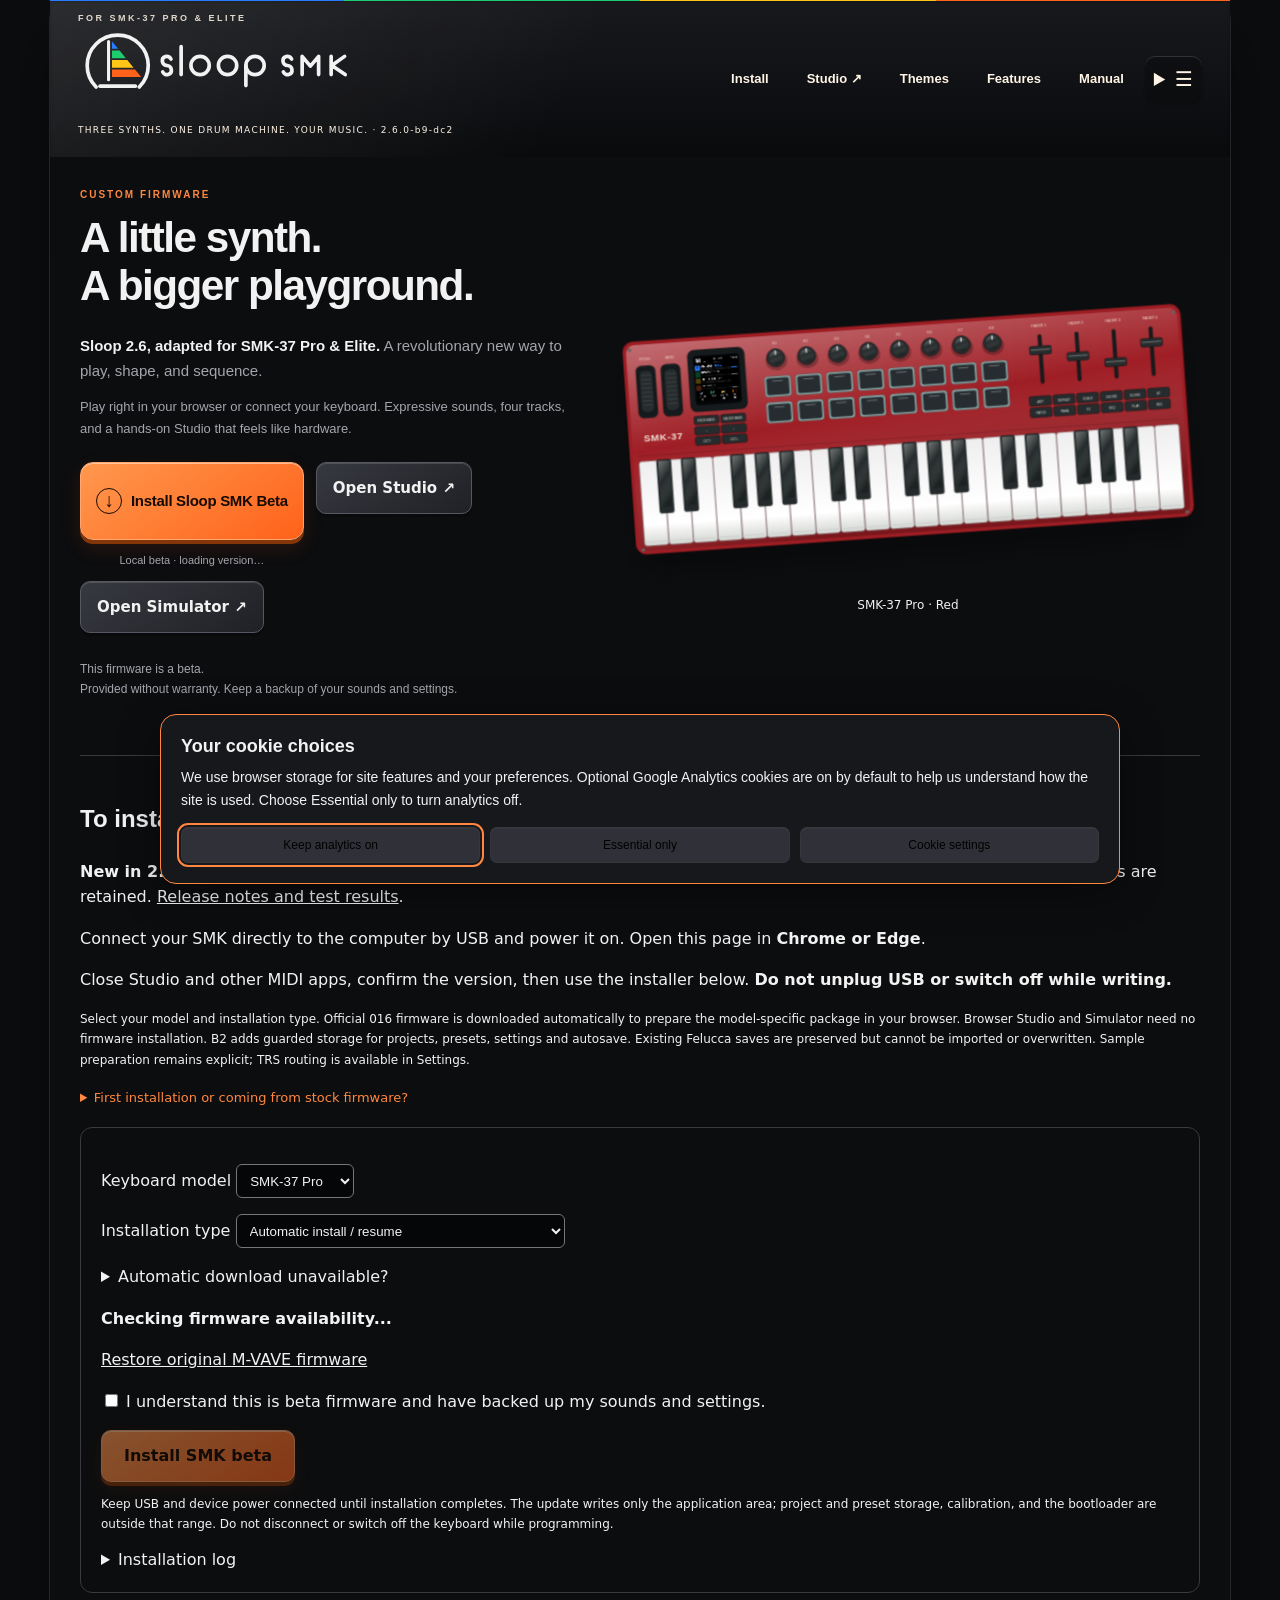
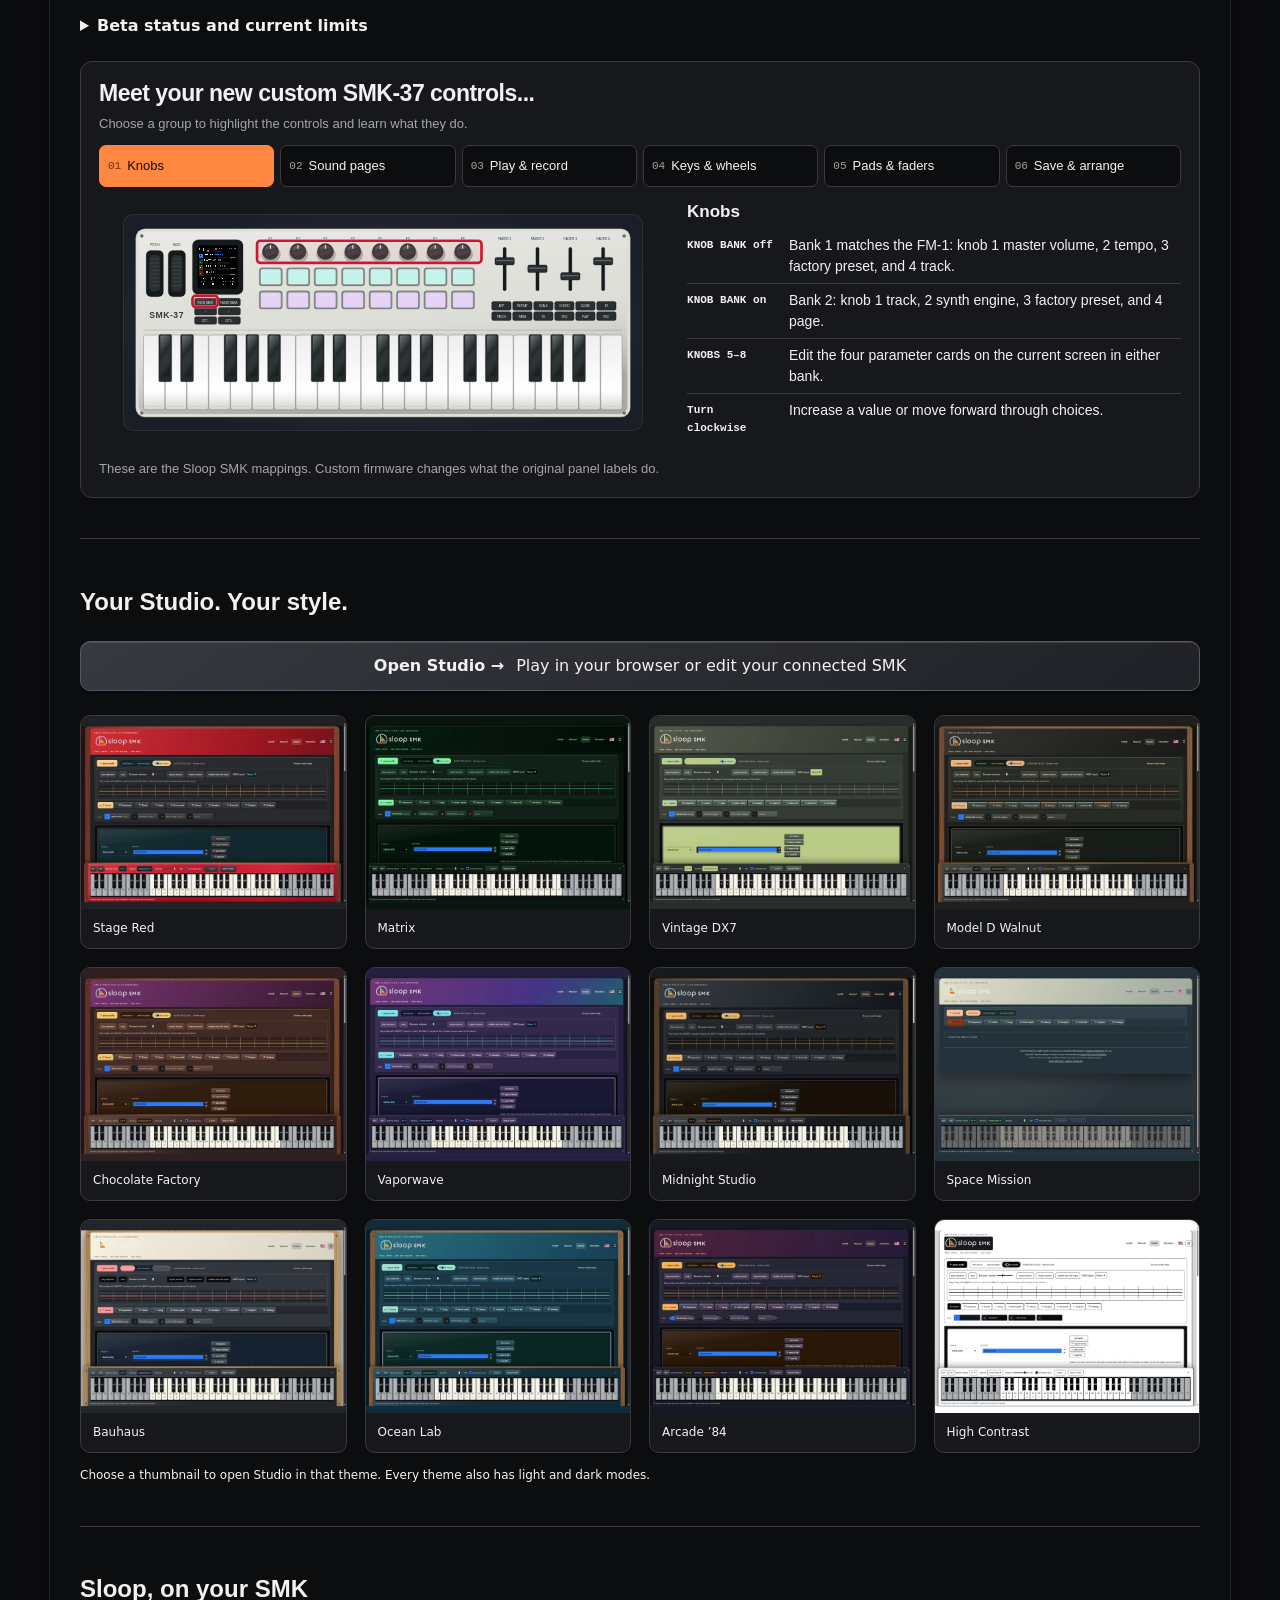
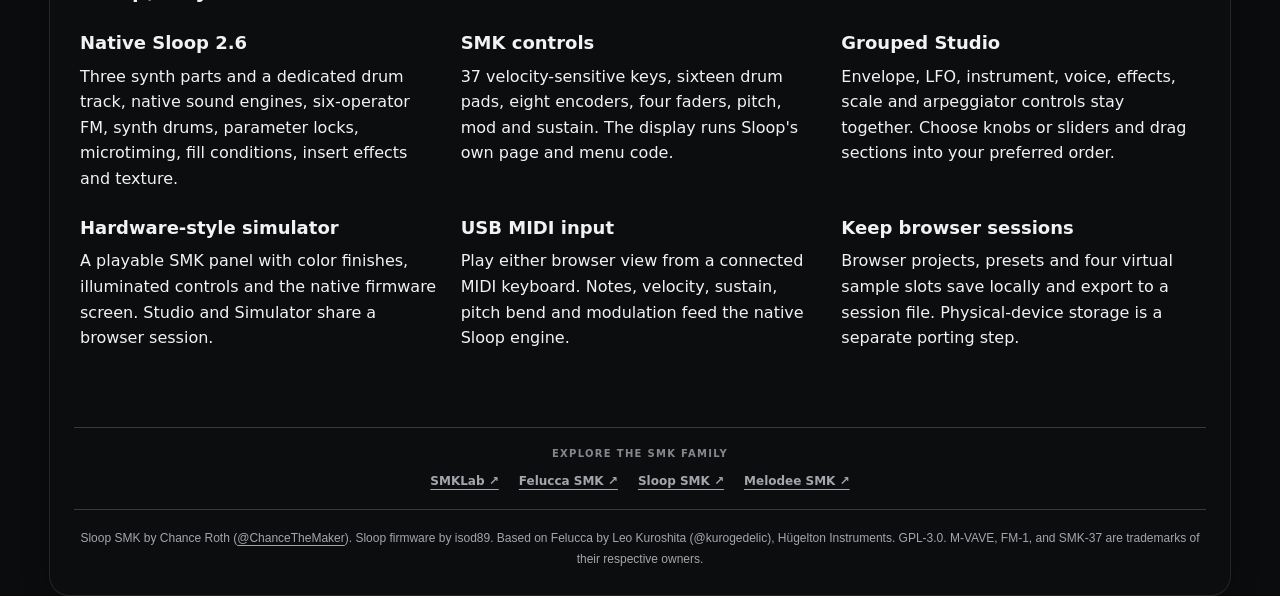
==== commit c9934bca: "Publish Sloop b9-dc2 after Pro USB updater validation" ====
--- a/web/index.html
+++ b/web/index.html
@@ -11,7 +11,7 @@
 <script src="locales.js"></script><script src="i18n.js"></script><script src="skin.js"></script>
 <script defer src="site-nav.js?v=smk-simulator"></script>
 <script defer src="analytics.js"></script>
-<script type="module" src="smk-version.js?v=2.6.0-b8-dc1"></script>
+<script type="module" src="smk-version.js?v=2.6.0-b9-dc2"></script>
 <link rel="stylesheet" href="smk37-landing.css?v=sloop2">
 <script defer src="studio-preview.js"></script><script defer src="smk37-landing.js"></script><script defer src="panel-guide.js"></script>
 <style>
@@ -39,7 +39,7 @@
 </section>
 <section class="section" id="install">
   <h2>To install:</h2>
-  <p><strong>New in 2.6.0-b8-dc1:</strong> paired FM6 voices share work across both cores, with automatic serial fallback. The same sounds, controls and polyphony are retained. <a href="https://github.com/ChanceTheMaker/sloop-smk/blob/sloop-smk-2.6.0-b8-dc1/docs/SLOOP_DUAL_CORE.md">Release notes and test results</a>.</p>
+  <p><strong>New in 2.6.0-b9-dc2:</strong> USB updating is more reliable when switching between SMK firmware. Dual-core FM6, sounds and controls are retained. <a href="https://github.com/ChanceTheMaker/sloop-smk/blob/sloop-smk-2.6.0-b9-dc2/docs/SMK_USB_RECOVERY_B9.md">Release notes and test results</a>.</p>
   <p>Connect your SMK directly to the computer by USB and power it on. Open this page in <strong>Chrome or Edge</strong>.</p>
   <p>Close Studio and other MIDI apps, confirm the version, then use the installer below. <strong>Do not unplug USB or switch off while writing.</strong></p>
   <p class="small">Select your model and installation type. Official 016 firmware is downloaded automatically to prepare the model-specific package in your browser. Browser Studio and Simulator need no firmware installation. B2 adds guarded storage for projects, presets, settings and autosave. Existing Felucca saves are preserved but cannot be imported or overwritten. Sample preparation remains explicit; TRS routing is available in Settings.</p>
@@ -65,9 +65,9 @@
     <details><summary>Installation log</summary><pre id="log" aria-live="polite"></pre></details>
   </div>
   <details class="beta-notes"><summary>Beta status and current limits</summary>
-    <p>The Sloop SMK 2.6.0-b8-dc1 firmware builds and its browser engine passes audio, controls, session, sample upload and USB MIDI tests. Public Pro and Elite packages are checked offline for model/layout, integrity and protected-area preservation.</p>
+    <p>The Sloop SMK 2.6.0-b9-dc2 firmware builds and its browser engine passes audio, controls, session, sample upload and USB MIDI tests. Public Pro and Elite packages are checked offline for model/layout, integrity and protected-area preservation.</p>
     <p>Device checks cover project and user-preset saves across power cycles, TRS notes/chords, sustain, pitch, saved routing preference and note release when TRS is turned off. B7 improves oscilloscope refresh and removes black-frame redraws; the owner confirmed the screen improvement. Physical sample upload/restart testing is deferred, and Elite first-install confirmation remains pending. Bluetooth is not included. Existing incompatible saves stay protected. Browser exports preserve virtual sessions independently.</p>
-  <p><a href="https://github.com/ChanceTheMaker/sloop-smk/releases/tag/sloop-smk-2.6.0-b8-dc1">Release notes and source</a></p>
+  <p><a href="https://github.com/ChanceTheMaker/sloop-smk/blob/sloop-smk-2.6.0-b9-dc2/docs/SMK_USB_RECOVERY_B9.md">Release notes and source</a></p>
   </details>
 </section>
 <section class="panel-guide" id="guide" data-panel-guide data-section="knobs" aria-labelledby="smk-guide-heading">
@@ -91,4 +91,4 @@
 <footer>
 <nav class="smk-family" aria-label="SMK family"><span>Explore the SMK family</span><a href="https://chancethemaker.github.io/smklab/">SMKLab ↗</a><a href="https://chancethemaker.github.io/felucca-smk/">Felucca SMK ↗</a><a href="https://chancethemaker.github.io/sloop-smk/">Sloop SMK ↗</a><a href="https://chancethemaker.github.io/melodee-smk/">Melodee SMK ↗</a></nav>
 Sloop SMK by Chance Roth (<a href="https://github.com/ChanceTheMaker" target="_blank" rel="noopener">@ChanceTheMaker</a>). Sloop firmware by isod89. Based on Felucca by Leo Kuroshita (@kurogedelic), H&uuml;gelton Instruments. GPL-3.0. M-VAVE, FM-1, and SMK-37 are trademarks of their respective owners.</footer>
-</main><script type="module" src="smk37-installer.js?v=sloop-dc1-r1"></script></body></html>
+</main><script type="module" src="smk37-installer.js?v=usb-repair-b9"></script></body></html>
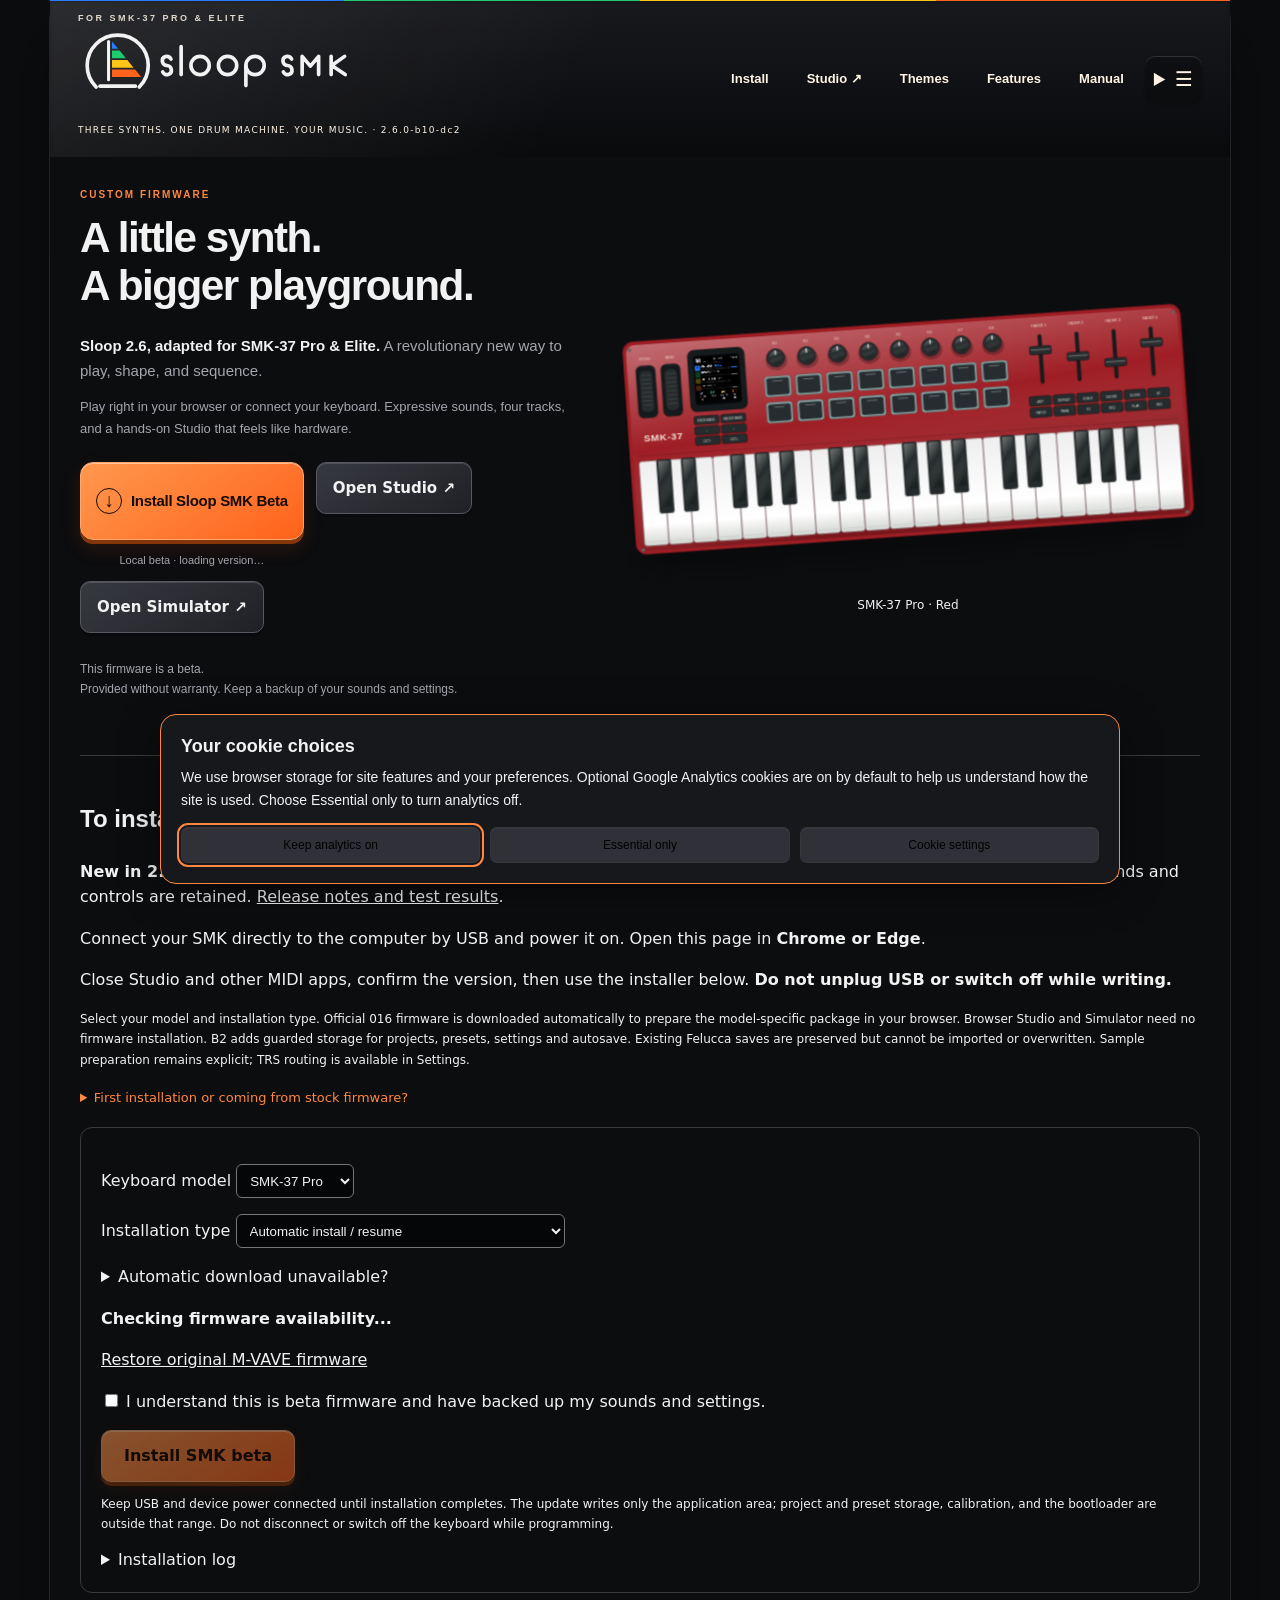
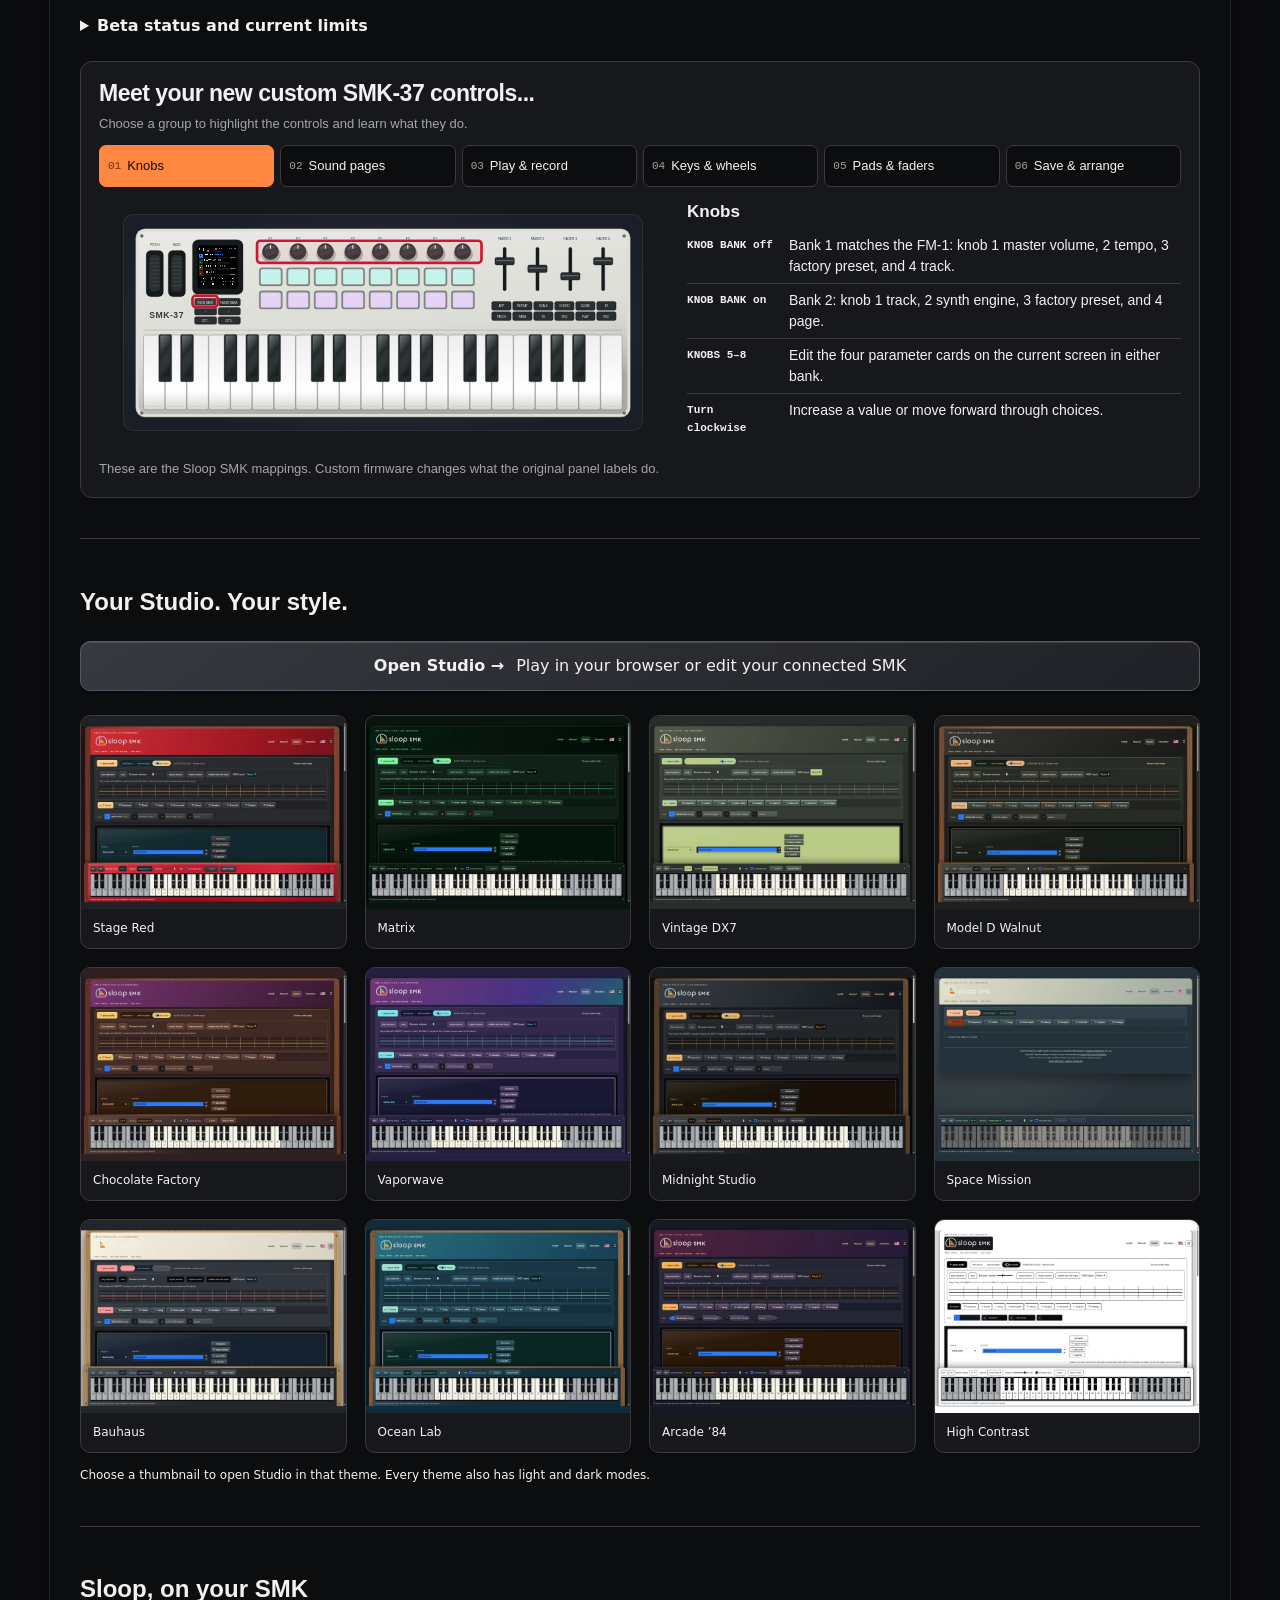
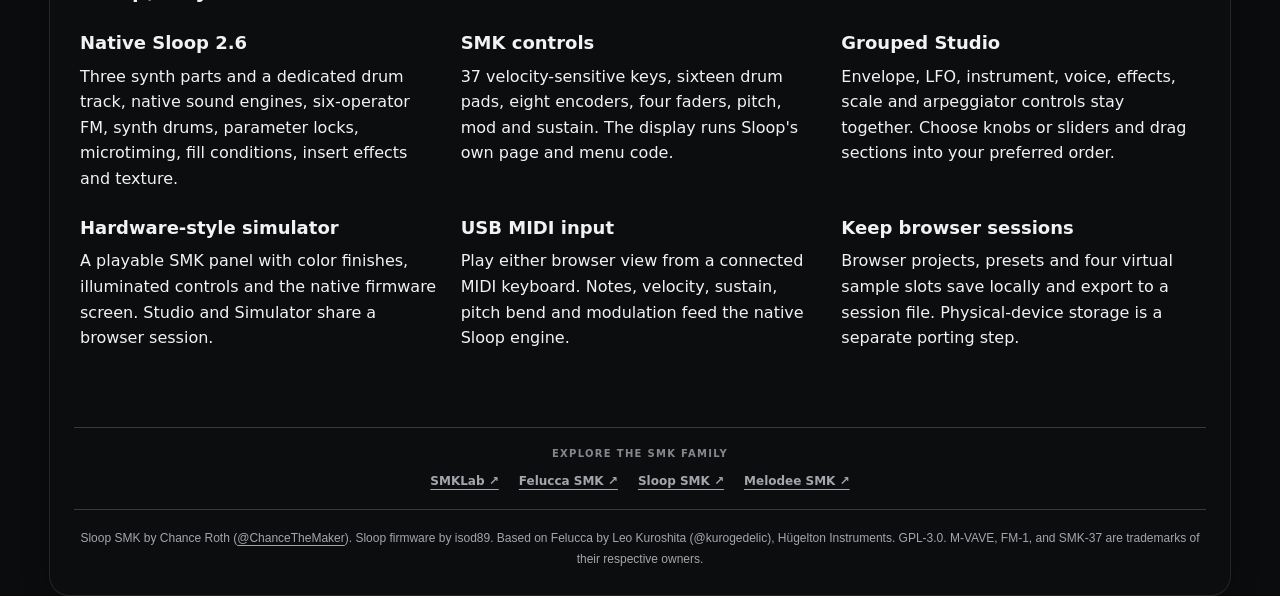
==== commit 10eaeeb9: "Fix SMK flash compatibility and verify install-to-stock round trip" ====
--- a/web/index.html
+++ b/web/index.html
@@ -11,7 +11,7 @@
 <script src="locales.js"></script><script src="i18n.js"></script><script src="skin.js"></script>
 <script defer src="site-nav.js?v=smk-simulator"></script>
 <script defer src="analytics.js"></script>
-<script type="module" src="smk-version.js?v=2.6.0-b9-dc2"></script>
+<script type="module" src="smk-version.js?v=2.6.0-b10-dc2"></script>
 <link rel="stylesheet" href="smk37-landing.css?v=sloop2">
 <script defer src="studio-preview.js"></script><script defer src="smk37-landing.js"></script><script defer src="panel-guide.js"></script>
 <style>
@@ -39,7 +39,7 @@
 </section>
 <section class="section" id="install">
   <h2>To install:</h2>
-  <p><strong>New in 2.6.0-b9-dc2:</strong> USB updating is more reliable when switching between SMK firmware. Dual-core FM6, sounds and controls are retained. <a href="https://github.com/ChanceTheMaker/sloop-smk/blob/sloop-smk-2.6.0-b9-dc2/docs/SMK_USB_RECOVERY_B9.md">Release notes and test results</a>.</p>
+  <p><strong>New in 2.6.0-b10-dc2:</strong> Adds support for the reported EB6014 flash chip and detailed update/restore errors. Dual-core FM6, sounds and controls are retained. <a href="https://github.com/ChanceTheMaker/sloop-smk/blob/sloop-smk-2.6.0-b10-dc2/docs/SMK_FLASH_COMPATIBILITY.md">Release notes and test results</a>.</p>
   <p>Connect your SMK directly to the computer by USB and power it on. Open this page in <strong>Chrome or Edge</strong>.</p>
   <p>Close Studio and other MIDI apps, confirm the version, then use the installer below. <strong>Do not unplug USB or switch off while writing.</strong></p>
   <p class="small">Select your model and installation type. Official 016 firmware is downloaded automatically to prepare the model-specific package in your browser. Browser Studio and Simulator need no firmware installation. B2 adds guarded storage for projects, presets, settings and autosave. Existing Felucca saves are preserved but cannot be imported or overwritten. Sample preparation remains explicit; TRS routing is available in Settings.</p>
@@ -60,14 +60,15 @@
     </dialog>
   <p class="stock-restore-link"><a href="restore-stock/">Restore original M-VAVE firmware</a></p>
 <label><input type="checkbox" id="ack"> I understand this is beta firmware and have backed up my sounds and settings.</label>
+    <p class="small" id="native-usb-help" hidden>Windows SMK-37 Pro installs use the <a href="https://github.com/ChanceTheMaker/sloop-smk/tree/sloop-smk-2.6.0-b10-dc2#windows-usb-installation">Sloop USB helper</a>. Start it once, then install here. Allow local-network access if Chrome asks.</p>
     <button class="primary" id="install-button" disabled>Install SMK beta</button>
     <p class="small">Keep USB and device power connected until installation completes. The update writes only the application area; project and preset storage, calibration, and the bootloader are outside that range. Do not disconnect or switch off the keyboard while programming.</p>
     <details><summary>Installation log</summary><pre id="log" aria-live="polite"></pre></details>
   </div>
   <details class="beta-notes"><summary>Beta status and current limits</summary>
-    <p>The Sloop SMK 2.6.0-b9-dc2 firmware builds and its browser engine passes audio, controls, session, sample upload and USB MIDI tests. Public Pro and Elite packages are checked offline for model/layout, integrity and protected-area preservation.</p>
+    <p>The Sloop SMK 2.6.0-b10-dc2 firmware builds and its browser engine passes audio, controls, session, sample upload and USB MIDI tests. Public Pro and Elite packages are checked offline for model/layout, integrity and protected-area preservation.</p>
     <p>Device checks cover project and user-preset saves across power cycles, TRS notes/chords, sustain, pitch, saved routing preference and note release when TRS is turned off. B7 improves oscilloscope refresh and removes black-frame redraws; the owner confirmed the screen improvement. Physical sample upload/restart testing is deferred, and Elite first-install confirmation remains pending. Bluetooth is not included. Existing incompatible saves stay protected. Browser exports preserve virtual sessions independently.</p>
-  <p><a href="https://github.com/ChanceTheMaker/sloop-smk/blob/sloop-smk-2.6.0-b9-dc2/docs/SMK_USB_RECOVERY_B9.md">Release notes and source</a></p>
+  <p><a href="https://github.com/ChanceTheMaker/sloop-smk/blob/sloop-smk-2.6.0-b10-dc2/docs/SMK_FLASH_COMPATIBILITY.md">Release notes and source</a></p>
   </details>
 </section>
 <section class="panel-guide" id="guide" data-panel-guide data-section="knobs" aria-labelledby="smk-guide-heading">
@@ -91,4 +92,4 @@
 <footer>
 <nav class="smk-family" aria-label="SMK family"><span>Explore the SMK family</span><a href="https://chancethemaker.github.io/smklab/">SMKLab ↗</a><a href="https://chancethemaker.github.io/felucca-smk/">Felucca SMK ↗</a><a href="https://chancethemaker.github.io/sloop-smk/">Sloop SMK ↗</a><a href="https://chancethemaker.github.io/melodee-smk/">Melodee SMK ↗</a></nav>
 Sloop SMK by Chance Roth (<a href="https://github.com/ChanceTheMaker" target="_blank" rel="noopener">@ChanceTheMaker</a>). Sloop firmware by isod89. Based on Felucca by Leo Kuroshita (@kurogedelic), H&uuml;gelton Instruments. GPL-3.0. M-VAVE, FM-1, and SMK-37 are trademarks of their respective owners.</footer>
-</main><script type="module" src="smk37-installer.js?v=usb-repair-b9"></script></body></html>
+</main><script type="module" src="smk37-installer.js?v=native1"></script></body></html>
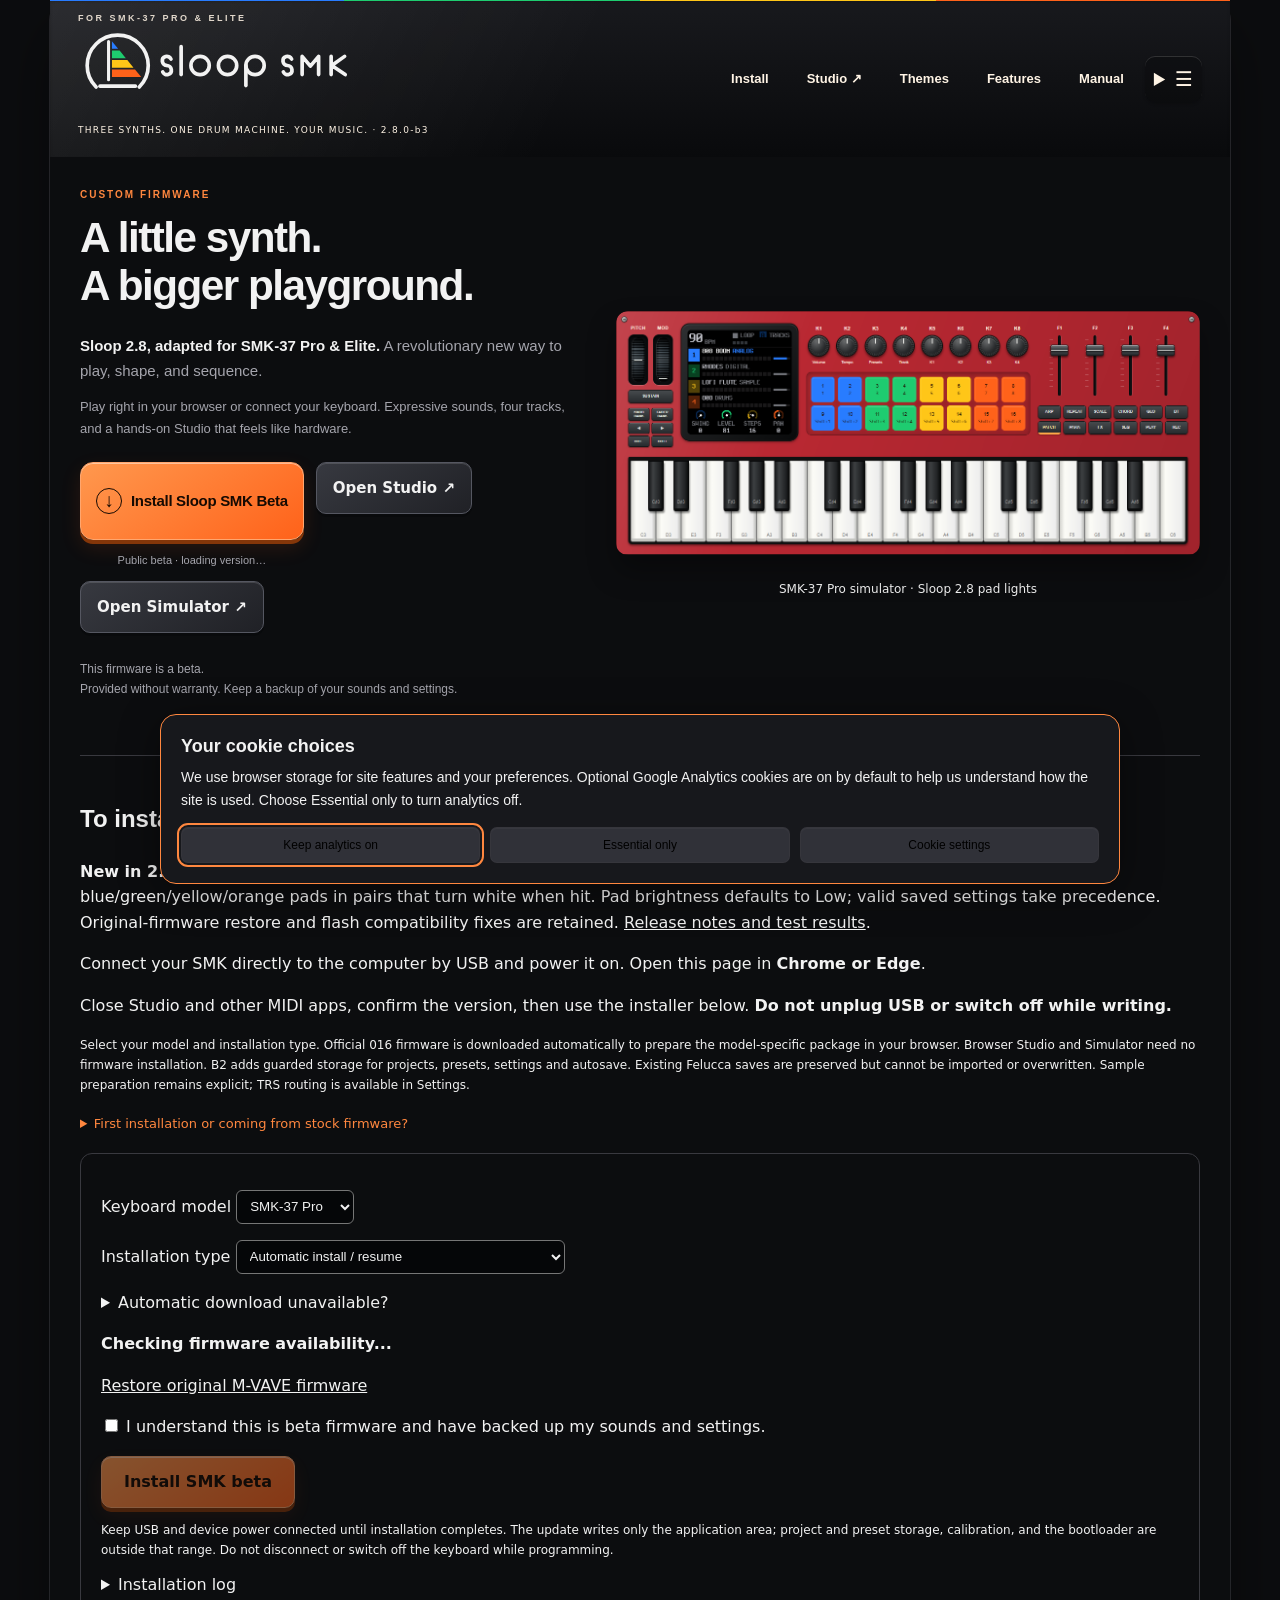
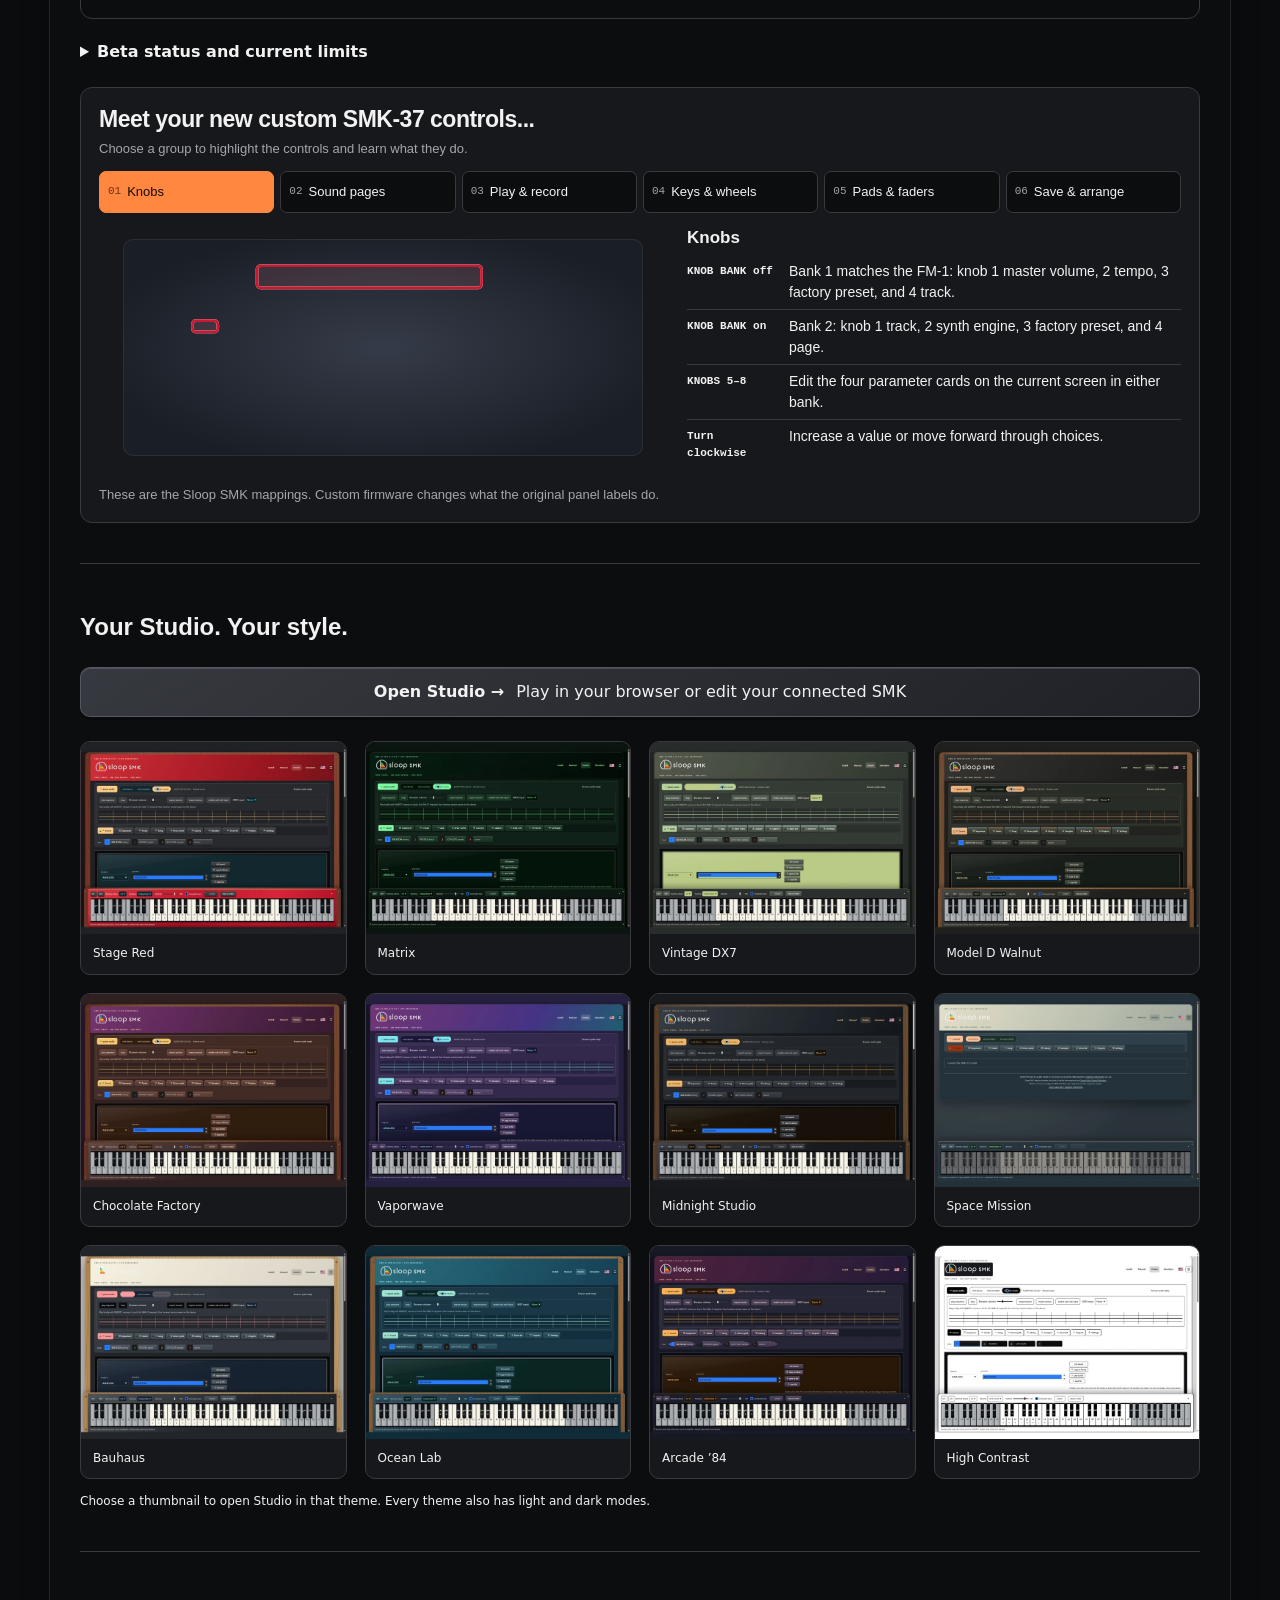
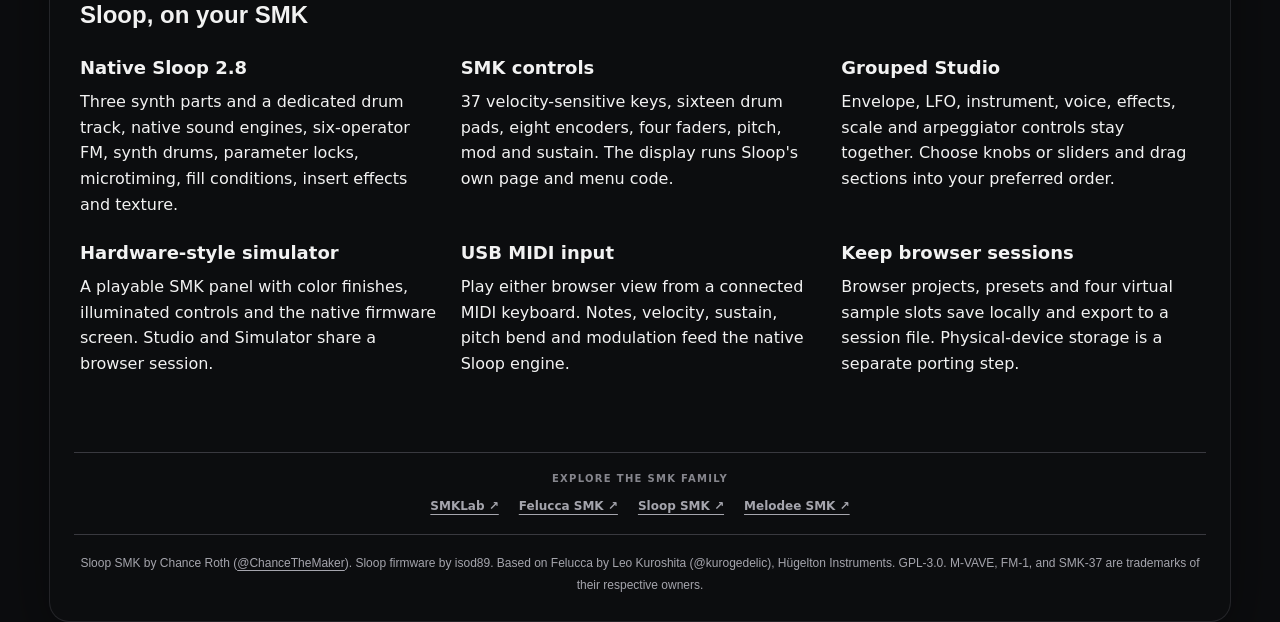
==== commit 6103a8eb: "Publish Sloop SMK 2.8 b3 with lit-pad hero and verified restore paths" ====
--- a/web/index.html
+++ b/web/index.html
@@ -11,9 +11,9 @@
 <script src="locales.js"></script><script src="i18n.js"></script><script src="skin.js"></script>
 <script defer src="site-nav.js?v=smk-simulator"></script>
 <script defer src="analytics.js"></script>
-<script type="module" src="smk-version.js?v=2.6.0-b10-dc2"></script>
-<link rel="stylesheet" href="smk37-landing.css?v=sloop2">
-<script defer src="studio-preview.js"></script><script defer src="smk37-landing.js"></script><script defer src="panel-guide.js"></script>
+<script type="module" src="smk-version.js?v=2.8.0-b3"></script>
+<link rel="stylesheet" href="smk37-landing.css?v=sloop28">
+<script defer src="studio-preview.js?v=sloop28"></script><script defer src="panel-guide.js"></script>
 <style>
 body{margin:0;font:16px/1.6 system-ui;background:var(--bg,#151719);color:var(--fg,#fff)}
 main{max-width:1180px;margin:auto;padding:24px}a{color:inherit}:root[data-skin] .masthead{max-width:100%;box-sizing:border-box;margin-left:0;margin-right:0}.masthead h1{margin:0}.masthead nav{display:flex;gap:20px;align-items:center}
@@ -27,19 +27,14 @@
 <div class="install-console">
 <section class="smk-hero installer-hero">
 <div><div class="smk-launch-label">CUSTOM FIRMWARE</div><h2>A little synth.<br>A bigger playground.</h2>
-<p class="smk-launch-copy"><strong>Sloop 2.6, adapted for SMK-37 Pro &amp; Elite.</strong> A revolutionary new way to play, shape, and sequence.</p><p class="smk-launch-detail">Play right in your browser or connect your keyboard. Expressive sounds, four tracks, and a hands-on Studio that feels like hardware.</p>
-<div class="hero-actions"><div class="install-action"><a id="go" href="#install">Install Sloop SMK Beta</a><p id="release" class="small">Local beta · loading version…</p></div><a class="hero-link" data-studio-preview href="editor.html">Open Studio ↗</a><a class="hero-link" href="simulator.html">Open Simulator ↗</a></div>
+<p class="smk-launch-copy"><strong>Sloop 2.8, adapted for SMK-37 Pro &amp; Elite.</strong> A revolutionary new way to play, shape, and sequence.</p><p class="smk-launch-detail">Play right in your browser or connect your keyboard. Expressive sounds, four tracks, and a hands-on Studio that feels like hardware.</p>
+<div class="hero-actions"><div class="install-action"><a id="go" href="#install">Install Sloop SMK Beta</a><p id="release" class="small">Public beta · loading version…</p></div><a class="hero-link" data-studio-preview href="editor.html">Open Studio ↗</a><a class="hero-link" href="simulator.html">Open Simulator ↗</a></div>
 <p class="smk-beta small">This firmware is a beta.<br>Provided without warranty. Keep a backup of your sounds and settings.</p></div>
-<figure class="smk-instrument" data-current-finish="red"><svg viewBox="0 0 960 430" role="img" aria-labelledby="smk-hero-title smk-hero-desc" xmlns="http://www.w3.org/2000/svg">
-<title id="smk-hero-title">SMK-37 Pro Red</title><desc id="smk-hero-desc">37 piano keys, sixteen pads, eight encoders, four faders, pitch and modulation wheels, and a color display.</desc>
-<defs><linearGradient id="smk-sheen" x2=".3" y2="1"><stop stop-color="#fff" stop-opacity=".35"/><stop offset=".48" stop-color="#fff" stop-opacity="0"/><stop offset="1" stop-color="#000" stop-opacity=".24"/></linearGradient><linearGradient id="smk-key" x2="0" y2="1"><stop stop-color="#eee"/><stop offset=".75" stop-color="#fff"/><stop offset="1" stop-color="#d4d6d3"/></linearGradient>
-<g id="smk-hardware"><rect class="smk-chassis" x="20" y="42" width="920" height="351" rx="18"/><rect x="26" y="48" width="908" height="339" rx="14" fill="url(#smk-sheen)"/><rect class="smk-recess" x="40" y="83" width="32" height="86" rx="9"/><rect class="smk-control" x="45" y="91" width="22" height="69" rx="8"/><path d="M48 99h16" stroke="#fff" opacity=".16"/><path d="M48 106h16" stroke="#fff" opacity=".16"/><path d="M48 113h16" stroke="#fff" opacity=".16"/><path d="M48 120h16" stroke="#fff" opacity=".16"/><path d="M48 127h16" stroke="#fff" opacity=".16"/><path d="M48 134h16" stroke="#fff" opacity=".16"/><path d="M48 141h16" stroke="#fff" opacity=".16"/><path d="M48 148h16" stroke="#fff" opacity=".16"/><rect class="smk-recess" x="81" y="83" width="32" height="86" rx="9"/><rect class="smk-control" x="86" y="91" width="22" height="69" rx="8"/><path d="M89 99h16" stroke="#fff" opacity=".16"/><path d="M89 106h16" stroke="#fff" opacity=".16"/><path d="M89 113h16" stroke="#fff" opacity=".16"/><path d="M89 120h16" stroke="#fff" opacity=".16"/><path d="M89 127h16" stroke="#fff" opacity=".16"/><path d="M89 134h16" stroke="#fff" opacity=".16"/><path d="M89 141h16" stroke="#fff" opacity=".16"/><path d="M89 148h16" stroke="#fff" opacity=".16"/><text class="smk-ink" x="56" y="75">PITCH</text><text class="smk-ink" x="97" y="75">MOD</text><rect class="smk-recess" x="126" y="63" width="94" height="102" rx="11"/><rect x="135" y="73" width="76" height="81" rx="5" fill="#050608"/><image href="sloop-screen.png" x="137" y="76" width="72" height="72" style="image-rendering:pixelated" aria-label="Sloop four-track overview"/><rect class="smk-control smk-soft-button" x="130" y="172" width="41" height="14" rx="3"/><text class="smk-control-label" x="150" y="182">KNOB BANK</text><rect class="smk-control smk-soft-button" x="174" y="172" width="41" height="14" rx="3"/><text class="smk-control-label" x="194" y="182">FADER BANK</text><rect class="smk-control smk-soft-button" x="130" y="189" width="41" height="14" rx="3"/><text class="smk-control-label" x="150" y="199">‹</text><rect class="smk-control smk-soft-button" x="174" y="189" width="41" height="14" rx="3"/><text class="smk-control-label" x="194" y="199">›</text><rect class="smk-control smk-soft-button" x="130" y="206" width="41" height="14" rx="3"/><text class="smk-control-label" x="150" y="216">OCT−</text><rect class="smk-control smk-soft-button" x="174" y="206" width="41" height="14" rx="3"/><text class="smk-control-label" x="194" y="216">OCT+</text><text class="smk-ink" x="271" y="63">K1</text><ellipse cx="272" cy="90" rx="18" ry="16" fill="#000" opacity=".25"/><circle class="smk-control" cx="271" cy="85" r="15"/><circle cx="271" cy="85" r="11" fill="url(#smk-sheen)"/><path d="M271 73v7" stroke="#eee" stroke-width="2"/><rect class="smk-pad-edge" x="250" y="115" width="43" height="34" rx="5"/><rect class="smk-pad smk-pad-0" x="253" y="118" width="37" height="28" rx="3"/><path d="M263 123h17" stroke="#fff" opacity=".5"/><rect class="smk-pad-edge" x="250" y="158" width="43" height="34" rx="5"/><rect class="smk-pad smk-pad-1" x="253" y="161" width="37" height="28" rx="3"/><path d="M263 166h17" stroke="#fff" opacity=".5"/><text class="smk-ink" x="322" y="63">K2</text><ellipse cx="323" cy="90" rx="18" ry="16" fill="#000" opacity=".25"/><circle class="smk-control" cx="322" cy="85" r="15"/><circle cx="322" cy="85" r="11" fill="url(#smk-sheen)"/><path d="M322 73v7" stroke="#eee" stroke-width="2"/><rect class="smk-pad-edge" x="301" y="115" width="43" height="34" rx="5"/><rect class="smk-pad smk-pad-0" x="304" y="118" width="37" height="28" rx="3"/><path d="M314 123h17" stroke="#fff" opacity=".5"/><rect class="smk-pad-edge" x="301" y="158" width="43" height="34" rx="5"/><rect class="smk-pad smk-pad-1" x="304" y="161" width="37" height="28" rx="3"/><path d="M314 166h17" stroke="#fff" opacity=".5"/><text class="smk-ink" x="373" y="63">K3</text><ellipse cx="374" cy="90" rx="18" ry="16" fill="#000" opacity=".25"/><circle class="smk-control" cx="373" cy="85" r="15"/><circle cx="373" cy="85" r="11" fill="url(#smk-sheen)"/><path d="M373 73v7" stroke="#eee" stroke-width="2"/><rect class="smk-pad-edge" x="352" y="115" width="43" height="34" rx="5"/><rect class="smk-pad smk-pad-0" x="355" y="118" width="37" height="28" rx="3"/><path d="M365 123h17" stroke="#fff" opacity=".5"/><rect class="smk-pad-edge" x="352" y="158" width="43" height="34" rx="5"/><rect class="smk-pad smk-pad-1" x="355" y="161" width="37" height="28" rx="3"/><path d="M365 166h17" stroke="#fff" opacity=".5"/><text class="smk-ink" x="424" y="63">K4</text><ellipse cx="425" cy="90" rx="18" ry="16" fill="#000" opacity=".25"/><circle class="smk-control" cx="424" cy="85" r="15"/><circle cx="424" cy="85" r="11" fill="url(#smk-sheen)"/><path d="M424 73v7" stroke="#eee" stroke-width="2"/><rect class="smk-pad-edge" x="403" y="115" width="43" height="34" rx="5"/><rect class="smk-pad smk-pad-0" x="406" y="118" width="37" height="28" rx="3"/><path d="M416 123h17" stroke="#fff" opacity=".5"/><rect class="smk-pad-edge" x="403" y="158" width="43" height="34" rx="5"/><rect class="smk-pad smk-pad-1" x="406" y="161" width="37" height="28" rx="3"/><path d="M416 166h17" stroke="#fff" opacity=".5"/><text class="smk-ink" x="475" y="63">K5</text><ellipse cx="476" cy="90" rx="18" ry="16" fill="#000" opacity=".25"/><circle class="smk-control" cx="475" cy="85" r="15"/><circle cx="475" cy="85" r="11" fill="url(#smk-sheen)"/><path d="M475 73v7" stroke="#eee" stroke-width="2"/><rect class="smk-pad-edge" x="454" y="115" width="43" height="34" rx="5"/><rect class="smk-pad smk-pad-0" x="457" y="118" width="37" height="28" rx="3"/><path d="M467 123h17" stroke="#fff" opacity=".5"/><rect class="smk-pad-edge" x="454" y="158" width="43" height="34" rx="5"/><rect class="smk-pad smk-pad-1" x="457" y="161" width="37" height="28" rx="3"/><path d="M467 166h17" stroke="#fff" opacity=".5"/><text class="smk-ink" x="526" y="63">K6</text><ellipse cx="527" cy="90" rx="18" ry="16" fill="#000" opacity=".25"/><circle class="smk-control" cx="526" cy="85" r="15"/><circle cx="526" cy="85" r="11" fill="url(#smk-sheen)"/><path d="M526 73v7" stroke="#eee" stroke-width="2"/><rect class="smk-pad-edge" x="505" y="115" width="43" height="34" rx="5"/><rect class="smk-pad smk-pad-0" x="508" y="118" width="37" height="28" rx="3"/><path d="M518 123h17" stroke="#fff" opacity=".5"/><rect class="smk-pad-edge" x="505" y="158" width="43" height="34" rx="5"/><rect class="smk-pad smk-pad-1" x="508" y="161" width="37" height="28" rx="3"/><path d="M518 166h17" stroke="#fff" opacity=".5"/><text class="smk-ink" x="577" y="63">K7</text><ellipse cx="578" cy="90" rx="18" ry="16" fill="#000" opacity=".25"/><circle class="smk-control" cx="577" cy="85" r="15"/><circle cx="577" cy="85" r="11" fill="url(#smk-sheen)"/><path d="M577 73v7" stroke="#eee" stroke-width="2"/><rect class="smk-pad-edge" x="556" y="115" width="43" height="34" rx="5"/><rect class="smk-pad smk-pad-0" x="559" y="118" width="37" height="28" rx="3"/><path d="M569 123h17" stroke="#fff" opacity=".5"/><rect class="smk-pad-edge" x="556" y="158" width="43" height="34" rx="5"/><rect class="smk-pad smk-pad-1" x="559" y="161" width="37" height="28" rx="3"/><path d="M569 166h17" stroke="#fff" opacity=".5"/><text class="smk-ink" x="628" y="63">K8</text><ellipse cx="629" cy="90" rx="18" ry="16" fill="#000" opacity=".25"/><circle class="smk-control" cx="628" cy="85" r="15"/><circle cx="628" cy="85" r="11" fill="url(#smk-sheen)"/><path d="M628 73v7" stroke="#eee" stroke-width="2"/><rect class="smk-pad-edge" x="607" y="115" width="43" height="34" rx="5"/><rect class="smk-pad smk-pad-0" x="610" y="118" width="37" height="28" rx="3"/><path d="M620 123h17" stroke="#fff" opacity=".5"/><rect class="smk-pad-edge" x="607" y="158" width="43" height="34" rx="5"/><rect class="smk-pad smk-pad-1" x="610" y="161" width="37" height="28" rx="3"/><path d="M620 166h17" stroke="#fff" opacity=".5"/><text class="smk-ink" x="706" y="64">FADER 1</text><rect class="smk-recess" x="703" y="77" width="6" height="81" rx="3"/><rect class="smk-control smk-soft-button" x="688" y="96" width="36" height="14" rx="3"/><path d="M690 102h32" stroke="#ddd" opacity=".7"/><text class="smk-ink" x="767" y="64">FADER 2</text><rect class="smk-recess" x="764" y="77" width="6" height="81" rx="3"/><rect class="smk-control smk-soft-button" x="749" y="110" width="36" height="14" rx="3"/><path d="M751 116h32" stroke="#ddd" opacity=".7"/><text class="smk-ink" x="828" y="64">FADER 3</text><rect class="smk-recess" x="825" y="77" width="6" height="81" rx="3"/><rect class="smk-control smk-soft-button" x="810" y="124" width="36" height="14" rx="3"/><path d="M812 130h32" stroke="#ddd" opacity=".7"/><text class="smk-ink" x="889" y="64">FADER 4</text><rect class="smk-recess" x="886" y="77" width="6" height="81" rx="3"/><rect class="smk-control smk-soft-button" x="871" y="96" width="36" height="14" rx="3"/><path d="M873 102h32" stroke="#ddd" opacity=".7"/><rect class="smk-control smk-soft-button" x="682" y="178" width="36" height="16" rx="3"/><text class="smk-control-label" x="700" y="189">ARP</text><rect class="smk-control smk-soft-button" x="721" y="178" width="36" height="16" rx="3"/><text class="smk-control-label" x="739" y="189">REPEAT</text><rect class="smk-control smk-soft-button" x="760" y="178" width="36" height="16" rx="3"/><text class="smk-control-label" x="778" y="189">SCALE</text><rect class="smk-control smk-soft-button" x="799" y="178" width="36" height="16" rx="3"/><text class="smk-control-label" x="817" y="189">CHORD</text><rect class="smk-control smk-soft-button" x="838" y="178" width="36" height="16" rx="3"/><text class="smk-control-label" x="856" y="189">GLOBE</text><rect class="smk-control smk-soft-button" x="877" y="178" width="36" height="16" rx="3"/><text class="smk-control-label" x="895" y="189">BT</text><rect class="smk-control smk-soft-button" x="682" y="197" width="36" height="16" rx="3"/><text class="smk-control-label" x="700" y="208">PATCH</text><rect class="smk-control smk-soft-button" x="721" y="197" width="36" height="16" rx="3"/><text class="smk-control-label" x="739" y="208">PARA</text><rect class="smk-control smk-soft-button" x="760" y="197" width="36" height="16" rx="3"/><text class="smk-control-label" x="778" y="208">FX</text><rect class="smk-control smk-soft-button" x="799" y="197" width="36" height="16" rx="3"/><text class="smk-control-label" x="817" y="208">SEQ</text><rect class="smk-control smk-soft-button" x="838" y="197" width="36" height="16" rx="3"/><text class="smk-control-label" x="856" y="208">PLAY</text><rect class="smk-control smk-soft-button" x="877" y="197" width="36" height="16" rx="3"/><text class="smk-control-label" x="895" y="208">REC</text><text class="smk-wordmark smk-ink" x="78" y="208">SMK-37</text><path d="M35 231h890" stroke="#000" opacity=".25"/><rect class="smk-white-key" x="35.00" y="240" width="39.7" height="139" rx="4"/><path d="M38.00 373h33" stroke="#c8c8c3"/><rect class="smk-white-key" x="75.45" y="240" width="39.7" height="139" rx="4"/><path d="M78.45 373h33" stroke="#c8c8c3"/><rect class="smk-white-key" x="115.90" y="240" width="39.7" height="139" rx="4"/><path d="M118.90 373h33" stroke="#c8c8c3"/><rect class="smk-white-key" x="156.35" y="240" width="39.7" height="139" rx="4"/><path d="M159.35 373h33" stroke="#c8c8c3"/><rect class="smk-white-key" x="196.80" y="240" width="39.7" height="139" rx="4"/><path d="M199.80 373h33" stroke="#c8c8c3"/><rect class="smk-white-key" x="237.25" y="240" width="39.7" height="139" rx="4"/><path d="M240.25 373h33" stroke="#c8c8c3"/><rect class="smk-white-key" x="277.70" y="240" width="39.7" height="139" rx="4"/><path d="M280.70 373h33" stroke="#c8c8c3"/><rect class="smk-white-key" x="318.15" y="240" width="39.7" height="139" rx="4"/><path d="M321.15 373h33" stroke="#c8c8c3"/><rect class="smk-white-key" x="358.60" y="240" width="39.7" height="139" rx="4"/><path d="M361.60 373h33" stroke="#c8c8c3"/><rect class="smk-white-key" x="399.05" y="240" width="39.7" height="139" rx="4"/><path d="M402.05 373h33" stroke="#c8c8c3"/><rect class="smk-white-key" x="439.50" y="240" width="39.7" height="139" rx="4"/><path d="M442.50 373h33" stroke="#c8c8c3"/><rect class="smk-white-key" x="479.95" y="240" width="39.7" height="139" rx="4"/><path d="M482.95 373h33" stroke="#c8c8c3"/><rect class="smk-white-key" x="520.40" y="240" width="39.7" height="139" rx="4"/><path d="M523.40 373h33" stroke="#c8c8c3"/><rect class="smk-white-key" x="560.85" y="240" width="39.7" height="139" rx="4"/><path d="M563.85 373h33" stroke="#c8c8c3"/><rect class="smk-white-key" x="601.30" y="240" width="39.7" height="139" rx="4"/><path d="M604.30 373h33" stroke="#c8c8c3"/><rect class="smk-white-key" x="641.75" y="240" width="39.7" height="139" rx="4"/><path d="M644.75 373h33" stroke="#c8c8c3"/><rect class="smk-white-key" x="682.20" y="240" width="39.7" height="139" rx="4"/><path d="M685.20 373h33" stroke="#c8c8c3"/><rect class="smk-white-key" x="722.65" y="240" width="39.7" height="139" rx="4"/><path d="M725.65 373h33" stroke="#c8c8c3"/><rect class="smk-white-key" x="763.10" y="240" width="39.7" height="139" rx="4"/><path d="M766.10 373h33" stroke="#c8c8c3"/><rect class="smk-white-key" x="803.55" y="240" width="39.7" height="139" rx="4"/><path d="M806.55 373h33" stroke="#c8c8c3"/><rect class="smk-white-key" x="844.00" y="240" width="39.7" height="139" rx="4"/><path d="M847.00 373h33" stroke="#c8c8c3"/><rect class="smk-white-key" x="884.45" y="240" width="39.7" height="139" rx="4"/><path d="M887.45 373h33" stroke="#c8c8c3"/><rect class="smk-black-key" x="63.45" y="239" width="24" height="88" rx="3"/><rect x="66.45" y="241" width="18" height="76" rx="2" fill="url(#smk-sheen)"/><rect class="smk-black-key" x="103.90" y="239" width="24" height="88" rx="3"/><rect x="106.90" y="241" width="18" height="76" rx="2" fill="url(#smk-sheen)"/><rect class="smk-black-key" x="184.80" y="239" width="24" height="88" rx="3"/><rect x="187.80" y="241" width="18" height="76" rx="2" fill="url(#smk-sheen)"/><rect class="smk-black-key" x="225.25" y="239" width="24" height="88" rx="3"/><rect x="228.25" y="241" width="18" height="76" rx="2" fill="url(#smk-sheen)"/><rect class="smk-black-key" x="265.70" y="239" width="24" height="88" rx="3"/><rect x="268.70" y="241" width="18" height="76" rx="2" fill="url(#smk-sheen)"/><rect class="smk-black-key" x="346.60" y="239" width="24" height="88" rx="3"/><rect x="349.60" y="241" width="18" height="76" rx="2" fill="url(#smk-sheen)"/><rect class="smk-black-key" x="387.05" y="239" width="24" height="88" rx="3"/><rect x="390.05" y="241" width="18" height="76" rx="2" fill="url(#smk-sheen)"/><rect class="smk-black-key" x="467.95" y="239" width="24" height="88" rx="3"/><rect x="470.95" y="241" width="18" height="76" rx="2" fill="url(#smk-sheen)"/><rect class="smk-black-key" x="508.40" y="239" width="24" height="88" rx="3"/><rect x="511.40" y="241" width="18" height="76" rx="2" fill="url(#smk-sheen)"/><rect class="smk-black-key" x="548.85" y="239" width="24" height="88" rx="3"/><rect x="551.85" y="241" width="18" height="76" rx="2" fill="url(#smk-sheen)"/><rect class="smk-black-key" x="629.75" y="239" width="24" height="88" rx="3"/><rect x="632.75" y="241" width="18" height="76" rx="2" fill="url(#smk-sheen)"/><rect class="smk-black-key" x="670.20" y="239" width="24" height="88" rx="3"/><rect x="673.20" y="241" width="18" height="76" rx="2" fill="url(#smk-sheen)"/><rect class="smk-black-key" x="751.10" y="239" width="24" height="88" rx="3"/><rect x="754.10" y="241" width="18" height="76" rx="2" fill="url(#smk-sheen)"/><rect class="smk-black-key" x="791.55" y="239" width="24" height="88" rx="3"/><rect x="794.55" y="241" width="18" height="76" rx="2" fill="url(#smk-sheen)"/><rect class="smk-black-key" x="832.00" y="239" width="24" height="88" rx="3"/><rect x="835.00" y="241" width="18" height="76" rx="2" fill="url(#smk-sheen)"/><circle cx="32" cy="56" r="3" fill="#555"/><path d="M30.5 57.5l3-3" stroke="#ddd" stroke-width=".7"/><circle cx="928" cy="56" r="3" fill="#555"/><path d="M926.5 57.5l3-3" stroke="#ddd" stroke-width=".7"/><circle cx="32" cy="385" r="3" fill="#555"/><path d="M30.5 386.5l3-3" stroke="#ddd" stroke-width=".7"/><circle cx="928" cy="385" r="3" fill="#555"/><path d="M926.5 386.5l3-3" stroke="#ddd" stroke-width=".7"/></g><g id="smk-wire-hardware" class="smk-wire-shapes"><rect class="smk-chassis" x="20" y="42" width="920" height="351" rx="18"/><rect x="26" y="48" width="908" height="339" rx="14" fill="url(#smk-sheen)"/><rect class="smk-recess" x="40" y="83" width="32" height="86" rx="9"/><rect class="smk-control" x="45" y="91" width="22" height="69" rx="8"/><path d="M48 99h16" stroke="#fff" opacity=".16"/><path d="M48 106h16" stroke="#fff" opacity=".16"/><path d="M48 113h16" stroke="#fff" opacity=".16"/><path d="M48 120h16" stroke="#fff" opacity=".16"/><path d="M48 127h16" stroke="#fff" opacity=".16"/><path d="M48 134h16" stroke="#fff" opacity=".16"/><path d="M48 141h16" stroke="#fff" opacity=".16"/><path d="M48 148h16" stroke="#fff" opacity=".16"/><rect class="smk-recess" x="81" y="83" width="32" height="86" rx="9"/><rect class="smk-control" x="86" y="91" width="22" height="69" rx="8"/><path d="M89 99h16" stroke="#fff" opacity=".16"/><path d="M89 106h16" stroke="#fff" opacity=".16"/><path d="M89 113h16" stroke="#fff" opacity=".16"/><path d="M89 120h16" stroke="#fff" opacity=".16"/><path d="M89 127h16" stroke="#fff" opacity=".16"/><path d="M89 134h16" stroke="#fff" opacity=".16"/><path d="M89 141h16" stroke="#fff" opacity=".16"/><path d="M89 148h16" stroke="#fff" opacity=".16"/><text class="smk-ink" x="56" y="75">PITCH</text><text class="smk-ink" x="97" y="75">MOD</text><rect class="smk-recess" x="126" y="63" width="94" height="102" rx="11"/><rect x="135" y="73" width="76" height="81" rx="5" fill="#050608"/><image href="sloop-screen.png" x="137" y="76" width="72" height="72" style="image-rendering:pixelated" aria-label="Sloop four-track overview"/><rect class="smk-control smk-soft-button" x="130" y="172" width="41" height="14" rx="3"/><text class="smk-control-label" x="150" y="182">KNOB BANK</text><rect class="smk-control smk-soft-button" x="174" y="172" width="41" height="14" rx="3"/><text class="smk-control-label" x="194" y="182">FADER BANK</text><rect class="smk-control smk-soft-button" x="130" y="189" width="41" height="14" rx="3"/><text class="smk-control-label" x="150" y="199">‹</text><rect class="smk-control smk-soft-button" x="174" y="189" width="41" height="14" rx="3"/><text class="smk-control-label" x="194" y="199">›</text><rect class="smk-control smk-soft-button" x="130" y="206" width="41" height="14" rx="3"/><text class="smk-control-label" x="150" y="216">OCT−</text><rect class="smk-control smk-soft-button" x="174" y="206" width="41" height="14" rx="3"/><text class="smk-control-label" x="194" y="216">OCT+</text><text class="smk-ink" x="271" y="63">K1</text><ellipse cx="272" cy="90" rx="18" ry="16" fill="#000" opacity=".25"/><circle class="smk-control" cx="271" cy="85" r="15"/><circle cx="271" cy="85" r="11" fill="url(#smk-sheen)"/><path d="M271 73v7" stroke="#eee" stroke-width="2"/><rect class="smk-pad-edge" x="250" y="115" width="43" height="34" rx="5"/><rect class="smk-pad smk-pad-0" x="253" y="118" width="37" height="28" rx="3"/><path d="M263 123h17" stroke="#fff" opacity=".5"/><rect class="smk-pad-edge" x="250" y="158" width="43" height="34" rx="5"/><rect class="smk-pad smk-pad-1" x="253" y="161" width="37" height="28" rx="3"/><path d="M263 166h17" stroke="#fff" opacity=".5"/><text class="smk-ink" x="322" y="63">K2</text><ellipse cx="323" cy="90" rx="18" ry="16" fill="#000" opacity=".25"/><circle class="smk-control" cx="322" cy="85" r="15"/><circle cx="322" cy="85" r="11" fill="url(#smk-sheen)"/><path d="M322 73v7" stroke="#eee" stroke-width="2"/><rect class="smk-pad-edge" x="301" y="115" width="43" height="34" rx="5"/><rect class="smk-pad smk-pad-0" x="304" y="118" width="37" height="28" rx="3"/><path d="M314 123h17" stroke="#fff" opacity=".5"/><rect class="smk-pad-edge" x="301" y="158" width="43" height="34" rx="5"/><rect class="smk-pad smk-pad-1" x="304" y="161" width="37" height="28" rx="3"/><path d="M314 166h17" stroke="#fff" opacity=".5"/><text class="smk-ink" x="373" y="63">K3</text><ellipse cx="374" cy="90" rx="18" ry="16" fill="#000" opacity=".25"/><circle class="smk-control" cx="373" cy="85" r="15"/><circle cx="373" cy="85" r="11" fill="url(#smk-sheen)"/><path d="M373 73v7" stroke="#eee" stroke-width="2"/><rect class="smk-pad-edge" x="352" y="115" width="43" height="34" rx="5"/><rect class="smk-pad smk-pad-0" x="355" y="118" width="37" height="28" rx="3"/><path d="M365 123h17" stroke="#fff" opacity=".5"/><rect class="smk-pad-edge" x="352" y="158" width="43" height="34" rx="5"/><rect class="smk-pad smk-pad-1" x="355" y="161" width="37" height="28" rx="3"/><path d="M365 166h17" stroke="#fff" opacity=".5"/><text class="smk-ink" x="424" y="63">K4</text><ellipse cx="425" cy="90" rx="18" ry="16" fill="#000" opacity=".25"/><circle class="smk-control" cx="424" cy="85" r="15"/><circle cx="424" cy="85" r="11" fill="url(#smk-sheen)"/><path d="M424 73v7" stroke="#eee" stroke-width="2"/><rect class="smk-pad-edge" x="403" y="115" width="43" height="34" rx="5"/><rect class="smk-pad smk-pad-0" x="406" y="118" width="37" height="28" rx="3"/><path d="M416 123h17" stroke="#fff" opacity=".5"/><rect class="smk-pad-edge" x="403" y="158" width="43" height="34" rx="5"/><rect class="smk-pad smk-pad-1" x="406" y="161" width="37" height="28" rx="3"/><path d="M416 166h17" stroke="#fff" opacity=".5"/><text class="smk-ink" x="475" y="63">K5</text><ellipse cx="476" cy="90" rx="18" ry="16" fill="#000" opacity=".25"/><circle class="smk-control" cx="475" cy="85" r="15"/><circle cx="475" cy="85" r="11" fill="url(#smk-sheen)"/><path d="M475 73v7" stroke="#eee" stroke-width="2"/><rect class="smk-pad-edge" x="454" y="115" width="43" height="34" rx="5"/><rect class="smk-pad smk-pad-0" x="457" y="118" width="37" height="28" rx="3"/><path d="M467 123h17" stroke="#fff" opacity=".5"/><rect class="smk-pad-edge" x="454" y="158" width="43" height="34" rx="5"/><rect class="smk-pad smk-pad-1" x="457" y="161" width="37" height="28" rx="3"/><path d="M467 166h17" stroke="#fff" opacity=".5"/><text class="smk-ink" x="526" y="63">K6</text><ellipse cx="527" cy="90" rx="18" ry="16" fill="#000" opacity=".25"/><circle class="smk-control" cx="526" cy="85" r="15"/><circle cx="526" cy="85" r="11" fill="url(#smk-sheen)"/><path d="M526 73v7" stroke="#eee" stroke-width="2"/><rect class="smk-pad-edge" x="505" y="115" width="43" height="34" rx="5"/><rect class="smk-pad smk-pad-0" x="508" y="118" width="37" height="28" rx="3"/><path d="M518 123h17" stroke="#fff" opacity=".5"/><rect class="smk-pad-edge" x="505" y="158" width="43" height="34" rx="5"/><rect class="smk-pad smk-pad-1" x="508" y="161" width="37" height="28" rx="3"/><path d="M518 166h17" stroke="#fff" opacity=".5"/><text class="smk-ink" x="577" y="63">K7</text><ellipse cx="578" cy="90" rx="18" ry="16" fill="#000" opacity=".25"/><circle class="smk-control" cx="577" cy="85" r="15"/><circle cx="577" cy="85" r="11" fill="url(#smk-sheen)"/><path d="M577 73v7" stroke="#eee" stroke-width="2"/><rect class="smk-pad-edge" x="556" y="115" width="43" height="34" rx="5"/><rect class="smk-pad smk-pad-0" x="559" y="118" width="37" height="28" rx="3"/><path d="M569 123h17" stroke="#fff" opacity=".5"/><rect class="smk-pad-edge" x="556" y="158" width="43" height="34" rx="5"/><rect class="smk-pad smk-pad-1" x="559" y="161" width="37" height="28" rx="3"/><path d="M569 166h17" stroke="#fff" opacity=".5"/><text class="smk-ink" x="628" y="63">K8</text><ellipse cx="629" cy="90" rx="18" ry="16" fill="#000" opacity=".25"/><circle class="smk-control" cx="628" cy="85" r="15"/><circle cx="628" cy="85" r="11" fill="url(#smk-sheen)"/><path d="M628 73v7" stroke="#eee" stroke-width="2"/><rect class="smk-pad-edge" x="607" y="115" width="43" height="34" rx="5"/><rect class="smk-pad smk-pad-0" x="610" y="118" width="37" height="28" rx="3"/><path d="M620 123h17" stroke="#fff" opacity=".5"/><rect class="smk-pad-edge" x="607" y="158" width="43" height="34" rx="5"/><rect class="smk-pad smk-pad-1" x="610" y="161" width="37" height="28" rx="3"/><path d="M620 166h17" stroke="#fff" opacity=".5"/><text class="smk-ink" x="706" y="64">FADER 1</text><rect class="smk-recess" x="703" y="77" width="6" height="81" rx="3"/><rect class="smk-control smk-soft-button" x="688" y="96" width="36" height="14" rx="3"/><path d="M690 102h32" stroke="#ddd" opacity=".7"/><text class="smk-ink" x="767" y="64">FADER 2</text><rect class="smk-recess" x="764" y="77" width="6" height="81" rx="3"/><rect class="smk-control smk-soft-button" x="749" y="110" width="36" height="14" rx="3"/><path d="M751 116h32" stroke="#ddd" opacity=".7"/><text class="smk-ink" x="828" y="64">FADER 3</text><rect class="smk-recess" x="825" y="77" width="6" height="81" rx="3"/><rect class="smk-control smk-soft-button" x="810" y="124" width="36" height="14" rx="3"/><path d="M812 130h32" stroke="#ddd" opacity=".7"/><text class="smk-ink" x="889" y="64">FADER 4</text><rect class="smk-recess" x="886" y="77" width="6" height="81" rx="3"/><rect class="smk-control smk-soft-button" x="871" y="96" width="36" height="14" rx="3"/><path d="M873 102h32" stroke="#ddd" opacity=".7"/><rect class="smk-control smk-soft-button" x="682" y="178" width="36" height="16" rx="3"/><text class="smk-control-label" x="700" y="189">ARP</text><rect class="smk-control smk-soft-button" x="721" y="178" width="36" height="16" rx="3"/><text class="smk-control-label" x="739" y="189">REPEAT</text><rect class="smk-control smk-soft-button" x="760" y="178" width="36" height="16" rx="3"/><text class="smk-control-label" x="778" y="189">SCALE</text><rect class="smk-control smk-soft-button" x="799" y="178" width="36" height="16" rx="3"/><text class="smk-control-label" x="817" y="189">CHORD</text><rect class="smk-control smk-soft-button" x="838" y="178" width="36" height="16" rx="3"/><text class="smk-control-label" x="856" y="189">GLOBE</text><rect class="smk-control smk-soft-button" x="877" y="178" width="36" height="16" rx="3"/><text class="smk-control-label" x="895" y="189">BT</text><rect class="smk-control smk-soft-button" x="682" y="197" width="36" height="16" rx="3"/><text class="smk-control-label" x="700" y="208">PATCH</text><rect class="smk-control smk-soft-button" x="721" y="197" width="36" height="16" rx="3"/><text class="smk-control-label" x="739" y="208">PARA</text><rect class="smk-control smk-soft-button" x="760" y="197" width="36" height="16" rx="3"/><text class="smk-control-label" x="778" y="208">FX</text><rect class="smk-control smk-soft-button" x="799" y="197" width="36" height="16" rx="3"/><text class="smk-control-label" x="817" y="208">SEQ</text><rect class="smk-control smk-soft-button" x="838" y="197" width="36" height="16" rx="3"/><text class="smk-control-label" x="856" y="208">PLAY</text><rect class="smk-control smk-soft-button" x="877" y="197" width="36" height="16" rx="3"/><text class="smk-control-label" x="895" y="208">REC</text><text class="smk-wordmark smk-ink" x="78" y="208">SMK-37</text><path d="M35 231h890" stroke="#000" opacity=".25"/><rect class="smk-white-key" x="35.00" y="240" width="39.7" height="139" rx="4"/><path d="M38.00 373h33" stroke="#c8c8c3"/><rect class="smk-white-key" x="75.45" y="240" width="39.7" height="139" rx="4"/><path d="M78.45 373h33" stroke="#c8c8c3"/><rect class="smk-white-key" x="115.90" y="240" width="39.7" height="139" rx="4"/><path d="M118.90 373h33" stroke="#c8c8c3"/><rect class="smk-white-key" x="156.35" y="240" width="39.7" height="139" rx="4"/><path d="M159.35 373h33" stroke="#c8c8c3"/><rect class="smk-white-key" x="196.80" y="240" width="39.7" height="139" rx="4"/><path d="M199.80 373h33" stroke="#c8c8c3"/><rect class="smk-white-key" x="237.25" y="240" width="39.7" height="139" rx="4"/><path d="M240.25 373h33" stroke="#c8c8c3"/><rect class="smk-white-key" x="277.70" y="240" width="39.7" height="139" rx="4"/><path d="M280.70 373h33" stroke="#c8c8c3"/><rect class="smk-white-key" x="318.15" y="240" width="39.7" height="139" rx="4"/><path d="M321.15 373h33" stroke="#c8c8c3"/><rect class="smk-white-key" x="358.60" y="240" width="39.7" height="139" rx="4"/><path d="M361.60 373h33" stroke="#c8c8c3"/><rect class="smk-white-key" x="399.05" y="240" width="39.7" height="139" rx="4"/><path d="M402.05 373h33" stroke="#c8c8c3"/><rect class="smk-white-key" x="439.50" y="240" width="39.7" height="139" rx="4"/><path d="M442.50 373h33" stroke="#c8c8c3"/><rect class="smk-white-key" x="479.95" y="240" width="39.7" height="139" rx="4"/><path d="M482.95 373h33" stroke="#c8c8c3"/><rect class="smk-white-key" x="520.40" y="240" width="39.7" height="139" rx="4"/><path d="M523.40 373h33" stroke="#c8c8c3"/><rect class="smk-white-key" x="560.85" y="240" width="39.7" height="139" rx="4"/><path d="M563.85 373h33" stroke="#c8c8c3"/><rect class="smk-white-key" x="601.30" y="240" width="39.7" height="139" rx="4"/><path d="M604.30 373h33" stroke="#c8c8c3"/><rect class="smk-white-key" x="641.75" y="240" width="39.7" height="139" rx="4"/><path d="M644.75 373h33" stroke="#c8c8c3"/><rect class="smk-white-key" x="682.20" y="240" width="39.7" height="139" rx="4"/><path d="M685.20 373h33" stroke="#c8c8c3"/><rect class="smk-white-key" x="722.65" y="240" width="39.7" height="139" rx="4"/><path d="M725.65 373h33" stroke="#c8c8c3"/><rect class="smk-white-key" x="763.10" y="240" width="39.7" height="139" rx="4"/><path d="M766.10 373h33" stroke="#c8c8c3"/><rect class="smk-white-key" x="803.55" y="240" width="39.7" height="139" rx="4"/><path d="M806.55 373h33" stroke="#c8c8c3"/><rect class="smk-white-key" x="844.00" y="240" width="39.7" height="139" rx="4"/><path d="M847.00 373h33" stroke="#c8c8c3"/><rect class="smk-white-key" x="884.45" y="240" width="39.7" height="139" rx="4"/><path d="M887.45 373h33" stroke="#c8c8c3"/><rect class="smk-black-key" x="63.45" y="239" width="24" height="88" rx="3"/><rect x="66.45" y="241" width="18" height="76" rx="2" fill="url(#smk-sheen)"/><rect class="smk-black-key" x="103.90" y="239" width="24" height="88" rx="3"/><rect x="106.90" y="241" width="18" height="76" rx="2" fill="url(#smk-sheen)"/><rect class="smk-black-key" x="184.80" y="239" width="24" height="88" rx="3"/><rect x="187.80" y="241" width="18" height="76" rx="2" fill="url(#smk-sheen)"/><rect class="smk-black-key" x="225.25" y="239" width="24" height="88" rx="3"/><rect x="228.25" y="241" width="18" height="76" rx="2" fill="url(#smk-sheen)"/><rect class="smk-black-key" x="265.70" y="239" width="24" height="88" rx="3"/><rect x="268.70" y="241" width="18" height="76" rx="2" fill="url(#smk-sheen)"/><rect class="smk-black-key" x="346.60" y="239" width="24" height="88" rx="3"/><rect x="349.60" y="241" width="18" height="76" rx="2" fill="url(#smk-sheen)"/><rect class="smk-black-key" x="387.05" y="239" width="24" height="88" rx="3"/><rect x="390.05" y="241" width="18" height="76" rx="2" fill="url(#smk-sheen)"/><rect class="smk-black-key" x="467.95" y="239" width="24" height="88" rx="3"/><rect x="470.95" y="241" width="18" height="76" rx="2" fill="url(#smk-sheen)"/><rect class="smk-black-key" x="508.40" y="239" width="24" height="88" rx="3"/><rect x="511.40" y="241" width="18" height="76" rx="2" fill="url(#smk-sheen)"/><rect class="smk-black-key" x="548.85" y="239" width="24" height="88" rx="3"/><rect x="551.85" y="241" width="18" height="76" rx="2" fill="url(#smk-sheen)"/><rect class="smk-black-key" x="629.75" y="239" width="24" height="88" rx="3"/><rect x="632.75" y="241" width="18" height="76" rx="2" fill="url(#smk-sheen)"/><rect class="smk-black-key" x="670.20" y="239" width="24" height="88" rx="3"/><rect x="673.20" y="241" width="18" height="76" rx="2" fill="url(#smk-sheen)"/><rect class="smk-black-key" x="751.10" y="239" width="24" height="88" rx="3"/><rect x="754.10" y="241" width="18" height="76" rx="2" fill="url(#smk-sheen)"/><rect class="smk-black-key" x="791.55" y="239" width="24" height="88" rx="3"/><rect x="794.55" y="241" width="18" height="76" rx="2" fill="url(#smk-sheen)"/><rect class="smk-black-key" x="832.00" y="239" width="24" height="88" rx="3"/><rect x="835.00" y="241" width="18" height="76" rx="2" fill="url(#smk-sheen)"/><circle cx="32" cy="56" r="3" fill="#555"/><path d="M30.5 57.5l3-3" stroke="#ddd" stroke-width=".7"/><circle cx="928" cy="56" r="3" fill="#555"/><path d="M926.5 57.5l3-3" stroke="#ddd" stroke-width=".7"/><circle cx="32" cy="385" r="3" fill="#555"/><path d="M30.5 386.5l3-3" stroke="#ddd" stroke-width=".7"/><circle cx="928" cy="385" r="3" fill="#555"/><path d="M926.5 386.5l3-3" stroke="#ddd" stroke-width=".7"/></g></defs>
-<g class="smk-solid"><g class="smk-finish-layer is-visible" data-model="pro" data-finish="red"><use href="#smk-hardware"/></g><g class="smk-finish-layer" data-model="pro" data-finish="white" aria-hidden="true"><use href="#smk-hardware"/></g></g><g class="smk-wire" aria-hidden="true"><use href="#smk-wire-hardware"/></g></svg>
-<figcaption class="small" id="smk-finish-caption">SMK-37 Pro &middot; Red</figcaption></figure>
+<figure class="smk-instrument"><img class="smk-hero-screenshot" src="screenshots/smk/sloop-2.8-lit-pads.png" width="1200" height="502" alt="Sloop 2.8 SMK simulator with blue, green, yellow and orange pads lit in adjacent pairs"><figcaption class="small">SMK-37 Pro simulator &middot; Sloop 2.8 pad lights</figcaption></figure>
 </section>
 <section class="section" id="install">
   <h2>To install:</h2>
-  <p><strong>New in 2.6.0-b10-dc2:</strong> Adds support for the reported EB6014 flash chip and detailed update/restore errors. Dual-core FM6, sounds and controls are retained. <a href="https://github.com/ChanceTheMaker/sloop-smk/blob/sloop-smk-2.6.0-b10-dc2/docs/SMK_FLASH_COMPATIBILITY.md">Release notes and test results</a>.</p>
+  <p><strong>New in 2.8.0-b3:</strong> New NOTES and DRUMS editing, sequencer and arpeggiator updates, broader dual-core rendering, and blue/green/yellow/orange pads in pairs that turn white when hit. Pad brightness defaults to Low; valid saved settings take precedence. Original-firmware restore and flash compatibility fixes are retained. <a href="https://github.com/ChanceTheMaker/sloop-smk/blob/sloop-smk-2.8.0-b3/docs/SLOOP_28_INTEGRATION.md">Release notes and test results</a>.</p>
   <p>Connect your SMK directly to the computer by USB and power it on. Open this page in <strong>Chrome or Edge</strong>.</p>
   <p>Close Studio and other MIDI apps, confirm the version, then use the installer below. <strong>Do not unplug USB or switch off while writing.</strong></p>
   <p class="small">Select your model and installation type. Official 016 firmware is downloaded automatically to prepare the model-specific package in your browser. Browser Studio and Simulator need no firmware installation. B2 adds guarded storage for projects, presets, settings and autosave. Existing Felucca saves are preserved but cannot be imported or overwritten. Sample preparation remains explicit; TRS routing is available in Settings.</p>
@@ -60,15 +55,15 @@
     </dialog>
   <p class="stock-restore-link"><a href="restore-stock/">Restore original M-VAVE firmware</a></p>
 <label><input type="checkbox" id="ack"> I understand this is beta firmware and have backed up my sounds and settings.</label>
-    <p class="small" id="native-usb-help" hidden>Windows SMK-37 Pro installs use the <a href="https://github.com/ChanceTheMaker/sloop-smk/tree/sloop-smk-2.6.0-b10-dc2#windows-usb-installation">Sloop USB helper</a>. Start it once, then install here. Allow local-network access if Chrome asks.</p>
+    <p class="small" id="native-usb-help" hidden>Windows SMK-37 Pro installs use the <a href="https://github.com/ChanceTheMaker/sloop-smk/tree/sloop-smk-2.8.0-b3#windows-usb-installation">Sloop USB helper</a>. Start it once, then install here. Allow local-network access if Chrome asks.</p>
     <button class="primary" id="install-button" disabled>Install SMK beta</button>
     <p class="small">Keep USB and device power connected until installation completes. The update writes only the application area; project and preset storage, calibration, and the bootloader are outside that range. Do not disconnect or switch off the keyboard while programming.</p>
     <details><summary>Installation log</summary><pre id="log" aria-live="polite"></pre></details>
   </div>
   <details class="beta-notes"><summary>Beta status and current limits</summary>
-    <p>The Sloop SMK 2.6.0-b10-dc2 firmware builds and its browser engine passes audio, controls, session, sample upload and USB MIDI tests. Public Pro and Elite packages are checked offline for model/layout, integrity and protected-area preservation.</p>
-    <p>Device checks cover project and user-preset saves across power cycles, TRS notes/chords, sustain, pitch, saved routing preference and note release when TRS is turned off. B7 improves oscilloscope refresh and removes black-frame redraws; the owner confirmed the screen improvement. Physical sample upload/restart testing is deferred, and Elite first-install confirmation remains pending. Bluetooth is not included. Existing incompatible saves stay protected. Browser exports preserve virtual sessions independently.</p>
-  <p><a href="https://github.com/ChanceTheMaker/sloop-smk/blob/sloop-smk-2.6.0-b10-dc2/docs/SMK_FLASH_COMPATIBILITY.md">Release notes and source</a></p>
+    <p>The Sloop SMK 2.8.0-b3 firmware builds and its browser engine passes audio, controls, session, sample upload and USB MIDI tests. Public Pro and Elite packages are checked offline for model/layout, integrity and protected-area preservation.</p>
+    <p>Pro checks cover installation and restart, sequencer playback, stereo USB audio, CPU1 operation and isolated pad feedback. A saved-settings write error remains unresolved. Full 2.8 save/reload and return-to-stock hardware testing, physical sample uploads, long-run audio and Elite hardware confirmation remain pending. Original-firmware restore remains available with model-specific package and transport tests. Bluetooth is not included.</p>
+  <p><a href="https://github.com/ChanceTheMaker/sloop-smk/blob/sloop-smk-2.8.0-b3/docs/SLOOP_28_INTEGRATION.md">Release notes and source</a></p>
   </details>
 </section>
 <section class="panel-guide" id="guide" data-panel-guide data-section="knobs" aria-labelledby="smk-guide-heading">
@@ -78,7 +73,7 @@
 <g class="panel-highlight" data-guide-highlight="knobs"><rect x="246" y="65" width="417" height="41" rx="6"/><rect x="126" y="167" width="47" height="21" rx="6"/></g><g class="panel-highlight" data-guide-highlight="pages"><rect x="679" y="175" width="238" height="40" rx="6"/><rect x="125" y="186" width="93" height="19" rx="6"/></g><g class="panel-highlight" data-guide-highlight="transport"><rect x="796" y="195" width="121" height="22" rx="6"/><rect x="243" y="110" width="423" height="84" rx="6"/></g><g class="panel-highlight" data-guide-highlight="keys"><rect x="31" y="235" width="899" height="148" rx="6"/><rect x="35" y="79" width="82" height="88" rx="6"/><rect x="125" y="202" width="93" height="22" rx="6"/></g><g class="panel-highlight" data-guide-highlight="layers"><rect x="243" y="110" width="423" height="84" rx="6"/><rect x="683" y="72" width="227" height="88" rx="6"/><rect x="172" y="167" width="47" height="21" rx="6"/></g><g class="panel-highlight" data-guide-highlight="held"><rect x="831" y="174" width="44" height="24" rx="6"/><rect x="125" y="186" width="93" height="19" rx="6"/><rect x="126" y="167" width="47" height="21" rx="6"/><rect x="408" y="65" width="44" height="42" rx="6"/></g></svg></div><div class="panel-information"><div class="panel-info" id="smk-info-knobs" data-guide-panel="knobs"><h3>Knobs</h3><dl><div><dt>KNOB BANK off</dt><dd>Bank 1 matches the FM-1: knob 1 master volume, 2 tempo, 3 factory preset, and 4 track.</dd></div><div><dt>KNOB BANK on</dt><dd>Bank 2: knob 1 track, 2 synth engine, 3 factory preset, and 4 page.</dd></div><div><dt>KNOBS 5–8</dt><dd>Edit the four parameter cards on the current screen in either bank.</dd></div><div><dt>Turn clockwise</dt><dd>Increase a value or move forward through choices.</dd></div></dl></div><div class="panel-info" id="smk-info-pages" data-guide-panel="pages" hidden><h3>Sound pages</h3><dl><div><dt>PATCH / HOME</dt><dd>Return to the mix view and preset browsing. The &lt; and &gt; buttons browse factory sounds here.</dd></div><div><dt>PARA / SAVE</dt><dd>Open Projects without saving immediately. Knob 5 selects a slot; &gt; saves and &lt; loads.</dd></div><div><dt>FX</dt><dd>Cycle through effects, extra effects, and performance controls.</dd></div><div><dt>GLOBE</dt><dd>Tap to cycle through global controls, controls and Projects. Hold to open grouped navigation; K5 selects the family, K6 selects a page, and &gt; opens it.</dd></div><div><dt>ARP / REPEAT</dt><dd>Toggle the arpeggiator or note repeat and open its controls.</dd></div><div><dt>SCALE / CHORD</dt><dd>Toggle scale snapping or chord playing and open the corresponding page.</dd></div><div><dt>BT / EDIT</dt><dd>Tap to cycle the synth editing pages, including FM6 operator pages for FM6 tracks. Hold for Settings; K5 chooses a setting, K6 changes it, and &gt; saves. Bluetooth is not enabled in this build.</dd></div></dl></div><div class="panel-info" id="smk-info-transport" data-guide-panel="transport" hidden><h3>Play &amp; record</h3><dl><div><dt>SEQ</dt><dd>Cycle through sequencer setup, step editing, step detail, and automation.</dd></div><div><dt>PLAY</dt><dd>Start or stop playback. On Song Chain, start the arranged sections.</dd></div><div><dt>REC</dt><dd>Toggle recording for the selected track. Recording starts playback when stopped.</dd></div><div><dt>PADS / &lt; &gt;</dt><dd>Use pads for step entry on the step pages; the arrow buttons change the editing position.</dd></div><div><dt>Keep a take</dt><dd>Recording stays in memory until you save a project.</dd></div></dl></div><div class="panel-info" id="smk-info-keys" data-guide-panel="keys" hidden><h3>Keys &amp; wheels</h3><dl><div><dt>37 KEYS</dt><dd>Play the selected track with velocity-sensitive piano keys.</dd></div><div><dt>OCT− / OCT+</dt><dd>Shift the keyboard down or up an octave, within the three-octave shift range.</dd></div><div><dt>PITCH</dt><dd>Bend the note pitch; the wheel returns to its center position.</dd></div><div><dt>MOD</dt><dd>Apply modulation to the selected sound.</dd></div><div><dt>SUSTAIN</dt><dd>Connect a sustain pedal to hold notes after releasing keys. </dd></div></dl></div><div class="panel-info" id="smk-info-layers" data-guide-panel="layers" hidden><h3>Pads &amp; faders</h3><dl><div><dt>16 PADS</dt><dd>Play the sixteen Sloop drum lanes with velocity.</dd></div><div><dt>PAD BANK</dt><dd>The first Sloop port uses one sixteen-pad drum bank.</dd></div><div><dt>FADER BANK off</dt><dd>The four faders control levels for tracks 1–4.</dd></div><div><dt>FADER BANK on</dt><dd>The four faders control attack, decay, sustain, and release for the selected track.</dd></div><div><dt>Illuminated buttons</dt><dd>Lights show active banks, playing modes, and transport state.</dd></div></dl></div><div class="panel-info" id="smk-info-held" data-guide-panel="held" hidden><h3>Save &amp; arrange</h3><dl><div><dt>PARA / SAVE</dt><dd>Open Sloop's native save pages for user presets and projects. B2 supports persistent saves in blank or Sloop-owned slots; existing Felucca slots are preserved and refused.</dd></div><div><dt>SONG</dt><dd>Arrange Sloop scenes and song sections using the native pages or Studio's Song tab.</dd></div><div><dt>BROWSER EXPORT</dt><dd>Export session keeps your browser sounds, projects, samples and MIDI settings in a local file.</dd></div></dl></div></div></div><p class="panel-intro smk-guide-footnote">These are the Sloop SMK mappings. Custom firmware changes what the original panel labels do.</p></section>
 <section class="section studio-gallery-section" id="themes"><h2>Your Studio. Your style.</h2><p><a class="hero-link studio-gallery-link" data-studio-preview href="editor.html"><span>Open Studio →</span><span class="studio-gallery-subtitle">Play in your browser or edit your connected SMK</span></a></p><div class="screenshot-gallery" aria-label="Studio themes"><figure><a href="editor.html?theme=stage&amp;mode=dark"><img src="screenshots/smk/themes/stage-dark.webp?v=sloop-b2" width="720" height="525" loading="lazy" alt="Sloop SMK Studio in the Stage Red theme"></a><figcaption>Stage Red</figcaption></figure><figure><a href="editor.html?theme=matrix&amp;mode=dark"><img src="screenshots/smk/themes/matrix-dark.webp?v=sloop-b2" width="720" height="525" loading="lazy" alt="Sloop SMK Studio in the Matrix theme"></a><figcaption>Matrix</figcaption></figure><figure><a href="editor.html?theme=dx&amp;mode=dark"><img src="screenshots/smk/themes/dx-dark.webp?v=sloop-b2" width="720" height="525" loading="lazy" alt="Sloop SMK Studio in the Vintage DX7 theme"></a><figcaption>Vintage DX7</figcaption></figure><figure><a href="editor.html?theme=modeld&amp;mode=dark"><img src="screenshots/smk/themes/modeld-dark.webp?v=sloop-b2" width="720" height="525" loading="lazy" alt="Sloop SMK Studio in the Model D Walnut theme"></a><figcaption>Model D Walnut</figcaption></figure><figure><a href="editor.html?theme=chocolate&amp;mode=dark"><img src="screenshots/smk/themes/chocolate-dark.webp?v=sloop-b2" width="720" height="525" loading="lazy" alt="Sloop SMK Studio in the Chocolate Factory theme"></a><figcaption>Chocolate Factory</figcaption></figure><figure><a href="editor.html?theme=vapor&amp;mode=dark"><img src="screenshots/smk/themes/vapor-dark.webp?v=sloop-b2" width="720" height="525" loading="lazy" alt="Sloop SMK Studio in the Vaporwave theme"></a><figcaption>Vaporwave</figcaption></figure><figure><a href="editor.html?theme=midnight&amp;mode=dark"><img src="screenshots/smk/themes/midnight-dark.webp?v=sloop-b2" width="720" height="525" loading="lazy" alt="Sloop SMK Studio in the Midnight Studio theme"></a><figcaption>Midnight Studio</figcaption></figure><figure><a href="editor.html?theme=space&amp;mode=dark"><img src="screenshots/smk/themes/space-dark.webp?v=sloop-b2" width="720" height="525" loading="lazy" alt="Sloop SMK Studio in the Space Mission theme"></a><figcaption>Space Mission</figcaption></figure><figure><a href="editor.html?theme=bauhaus&amp;mode=dark"><img src="screenshots/smk/themes/bauhaus-dark.webp?v=sloop-b2" width="720" height="525" loading="lazy" alt="Sloop SMK Studio in the Bauhaus theme"></a><figcaption>Bauhaus</figcaption></figure><figure><a href="editor.html?theme=ocean&amp;mode=dark"><img src="screenshots/smk/themes/ocean-dark.webp?v=sloop-b2" width="720" height="525" loading="lazy" alt="Sloop SMK Studio in the Ocean Lab theme"></a><figcaption>Ocean Lab</figcaption></figure><figure><a href="editor.html?theme=arcade&amp;mode=dark"><img src="screenshots/smk/themes/arcade-dark.webp?v=sloop-b2" width="720" height="525" loading="lazy" alt="Sloop SMK Studio in the Arcade ’84 theme"></a><figcaption>Arcade ’84</figcaption></figure><figure><a href="editor.html?theme=hicon&amp;mode=light"><img src="screenshots/smk/themes/hicon-light.webp?v=sloop-b2" width="720" height="525" loading="lazy" alt="Sloop SMK Studio in the High Contrast theme"></a><figcaption>High Contrast</figcaption></figure></div><p class="small">Choose a thumbnail to open Studio in that theme. Every theme also has light and dark modes.</p></section>
 <section class="section" id="features"><h2>Sloop, on your SMK</h2><div class="feature-grid">
-<article><h3>Native Sloop 2.6</h3><p>Three synth parts and a dedicated drum track, native sound engines, six-operator FM, synth drums, parameter locks, microtiming, fill conditions, insert effects and texture.</p></article>
+<article><h3>Native Sloop 2.8</h3><p>Three synth parts and a dedicated drum track, native sound engines, six-operator FM, synth drums, parameter locks, microtiming, fill conditions, insert effects and texture.</p></article>
 <article><h3>SMK controls</h3><p>37 velocity-sensitive keys, sixteen drum pads, eight encoders, four faders, pitch, mod and sustain. The display runs Sloop's own page and menu code.</p></article>
 <article><h3>Grouped Studio</h3><p>Envelope, LFO, instrument, voice, effects, scale and arpeggiator controls stay together. Choose knobs or sliders and drag sections into your preferred order.</p></article>
 <article><h3>Hardware-style simulator</h3><p>A playable SMK panel with color finishes, illuminated controls and the native firmware screen. Studio and Simulator share a browser session.</p></article>
@@ -92,4 +87,4 @@
 <footer>
 <nav class="smk-family" aria-label="SMK family"><span>Explore the SMK family</span><a href="https://chancethemaker.github.io/smklab/">SMKLab ↗</a><a href="https://chancethemaker.github.io/felucca-smk/">Felucca SMK ↗</a><a href="https://chancethemaker.github.io/sloop-smk/">Sloop SMK ↗</a><a href="https://chancethemaker.github.io/melodee-smk/">Melodee SMK ↗</a></nav>
 Sloop SMK by Chance Roth (<a href="https://github.com/ChanceTheMaker" target="_blank" rel="noopener">@ChanceTheMaker</a>). Sloop firmware by isod89. Based on Felucca by Leo Kuroshita (@kurogedelic), H&uuml;gelton Instruments. GPL-3.0. M-VAVE, FM-1, and SMK-37 are trademarks of their respective owners.</footer>
-</main><script type="module" src="smk37-installer.js?v=native1"></script></body></html>
+</main><script type="module" src="smk37-installer.js?v=2.8.0-b3"></script></body></html>
--- a/web/smk37-landing.css
+++ b/web/smk37-landing.css
@@ -87,3 +87,5 @@
 /* Sloop's orange action accent and neutral chassis, independent of SMK finish. */
 :root[data-skin=sloop] .installer-page :is(#go,#install-button){background:linear-gradient(145deg,#ff984e,#ff621a);border-color:#ffa66e;color:#160a02;box-shadow:inset 0 1px #fff7,0 4px 0 #843609,0 8px 20px #ff621a20}
 :root[data-skin=sloop] .installer-page .hero-link{background:linear-gradient(145deg,#373940,#202126);border-color:#555761;color:#f2f2f2;box-shadow:inset 0 1px #fff2,0 3px 0 #090a0c}
+
+.smk-hero-screenshot { display:block; width:100%; height:auto; border-radius:12px; filter:drop-shadow(0 16px 14px #0005); margin:24px 0; }
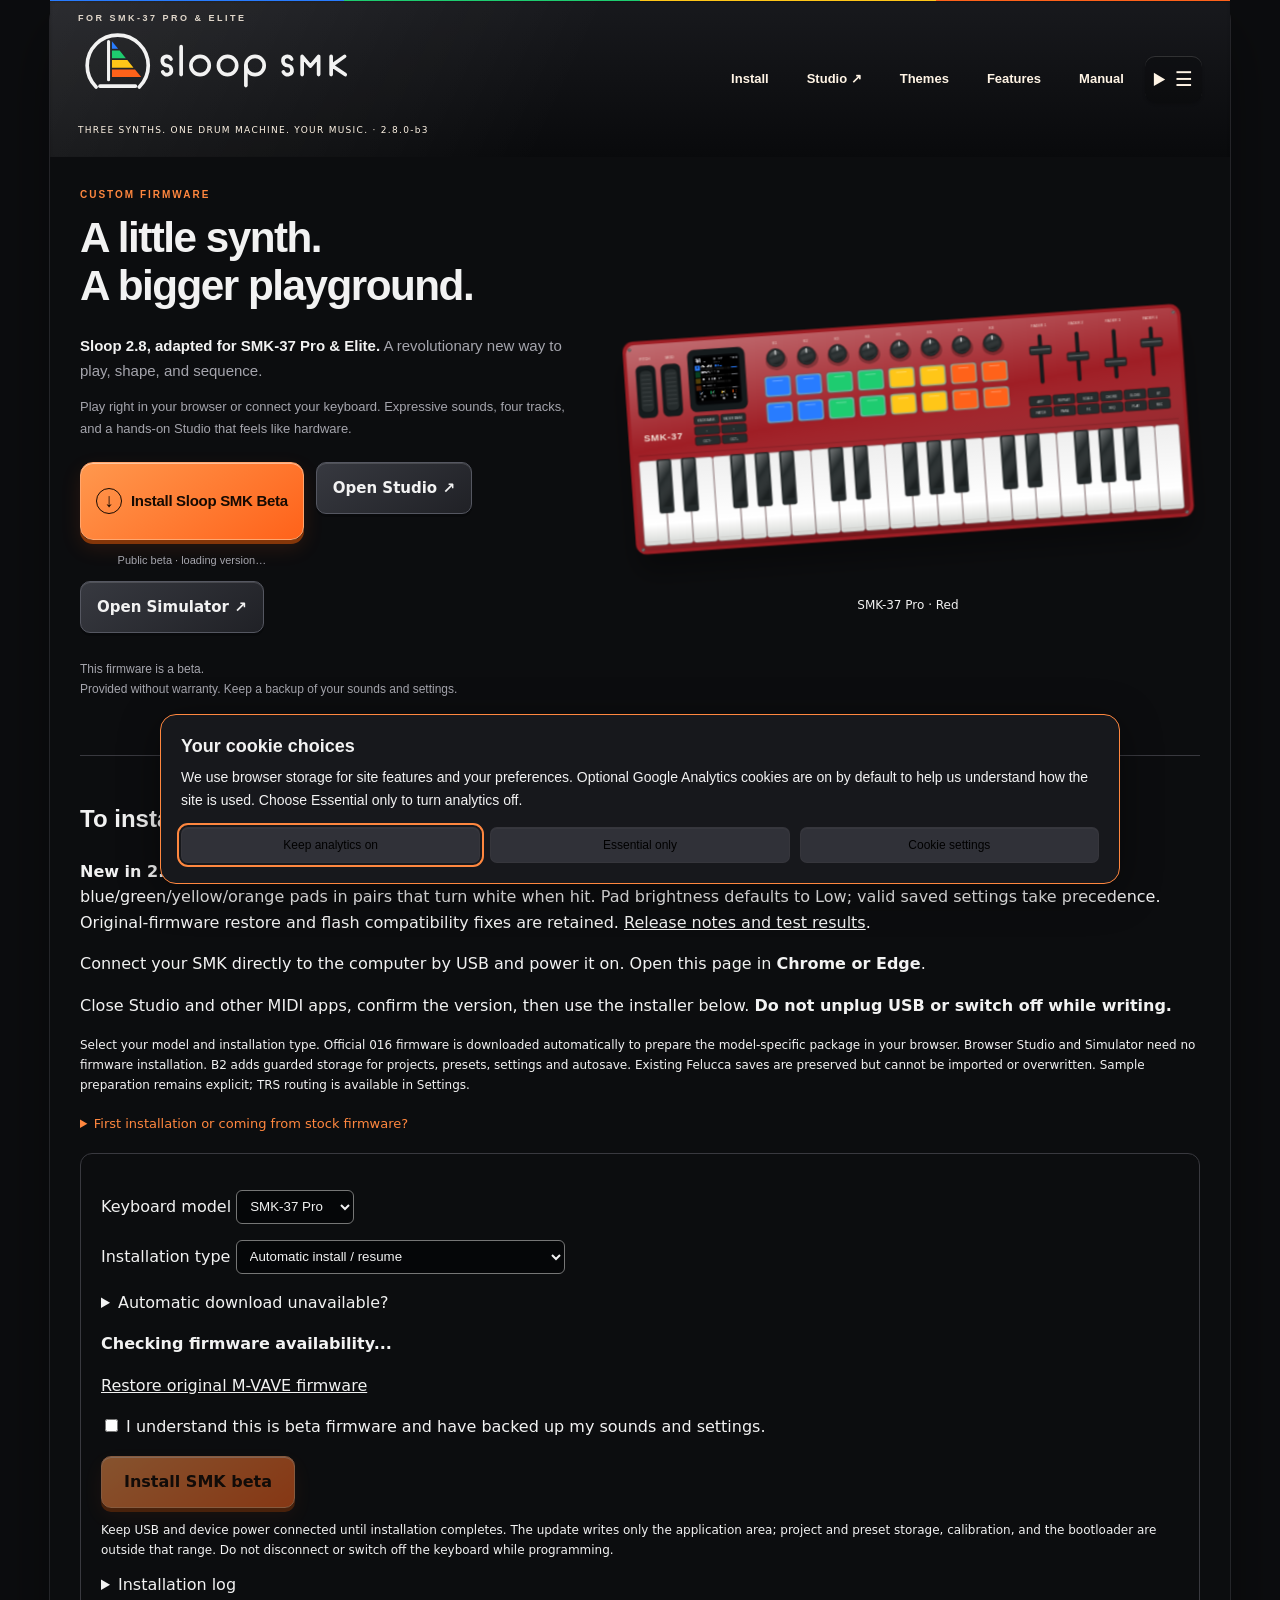
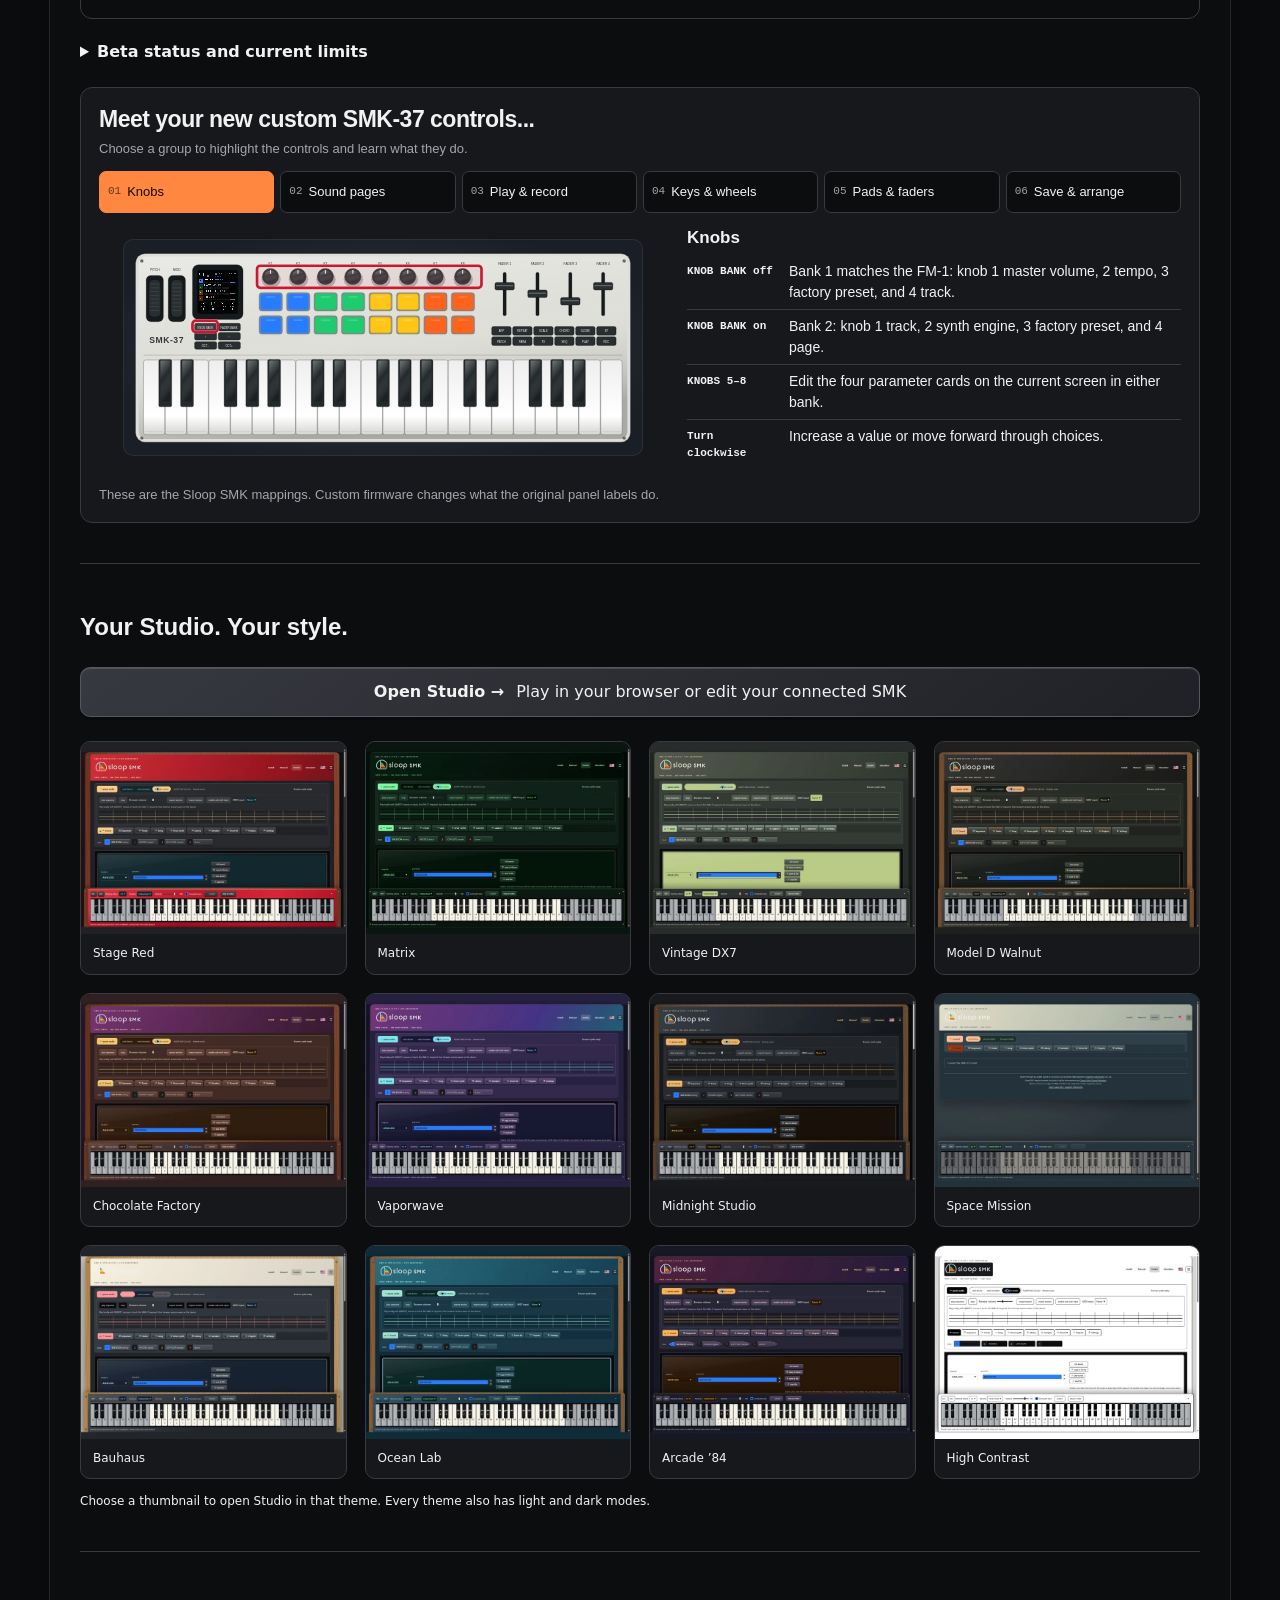
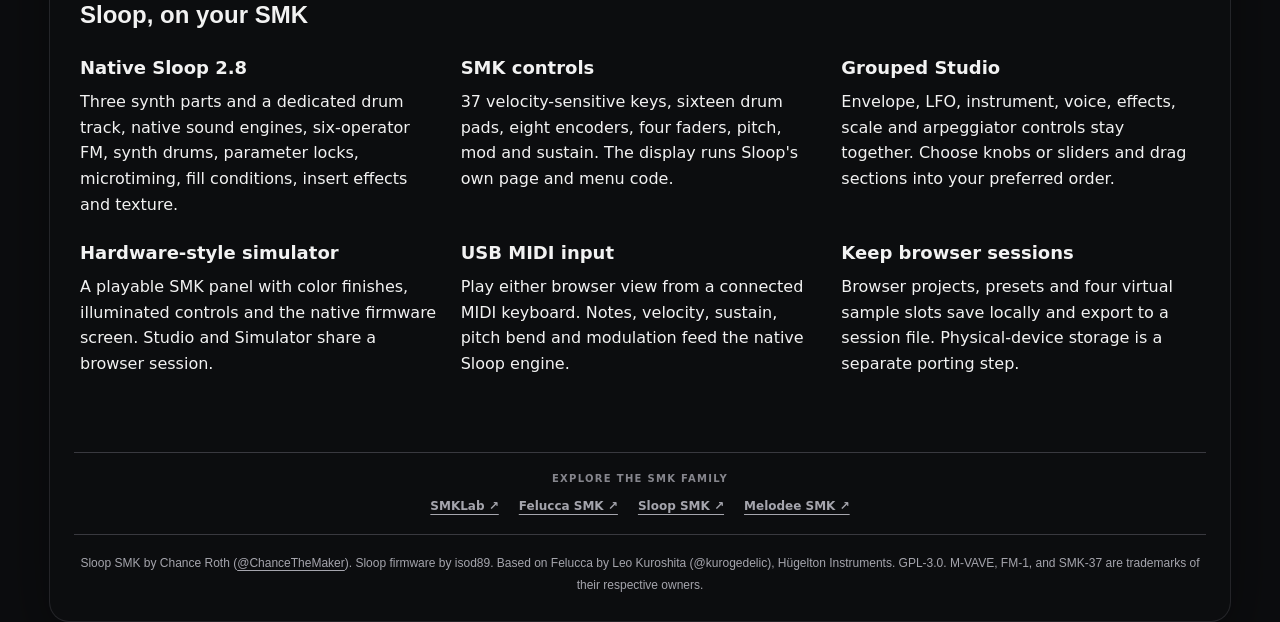
==== commit 1566cb2e: "Restore rotating SMK hero with paired pad lights and controls artwork" ====
--- a/web/index.html
+++ b/web/index.html
@@ -12,8 +12,8 @@
 <script defer src="site-nav.js?v=smk-simulator"></script>
 <script defer src="analytics.js"></script>
 <script type="module" src="smk-version.js?v=2.8.0-b3"></script>
-<link rel="stylesheet" href="smk37-landing.css?v=sloop28">
-<script defer src="studio-preview.js?v=sloop28"></script><script defer src="panel-guide.js"></script>
+<link rel="stylesheet" href="smk37-landing.css?v=sloop28-lit-loop">
+<script defer src="studio-preview.js?v=sloop28"></script><script defer src="smk37-landing.js?v=lit-loop"></script><script defer src="panel-guide.js"></script>
 <style>
 body{margin:0;font:16px/1.6 system-ui;background:var(--bg,#151719);color:var(--fg,#fff)}
 main{max-width:1180px;margin:auto;padding:24px}a{color:inherit}:root[data-skin] .masthead{max-width:100%;box-sizing:border-box;margin-left:0;margin-right:0}.masthead h1{margin:0}.masthead nav{display:flex;gap:20px;align-items:center}
@@ -30,7 +30,12 @@
 <p class="smk-launch-copy"><strong>Sloop 2.8, adapted for SMK-37 Pro &amp; Elite.</strong> A revolutionary new way to play, shape, and sequence.</p><p class="smk-launch-detail">Play right in your browser or connect your keyboard. Expressive sounds, four tracks, and a hands-on Studio that feels like hardware.</p>
 <div class="hero-actions"><div class="install-action"><a id="go" href="#install">Install Sloop SMK Beta</a><p id="release" class="small">Public beta · loading version…</p></div><a class="hero-link" data-studio-preview href="editor.html">Open Studio ↗</a><a class="hero-link" href="simulator.html">Open Simulator ↗</a></div>
 <p class="smk-beta small">This firmware is a beta.<br>Provided without warranty. Keep a backup of your sounds and settings.</p></div>
-<figure class="smk-instrument"><img class="smk-hero-screenshot" src="screenshots/smk/sloop-2.8-lit-pads.png" width="1200" height="502" alt="Sloop 2.8 SMK simulator with blue, green, yellow and orange pads lit in adjacent pairs"><figcaption class="small">SMK-37 Pro simulator &middot; Sloop 2.8 pad lights</figcaption></figure>
+<figure class="smk-instrument" data-current-finish="red"><svg viewBox="0 0 960 430" role="img" aria-labelledby="smk-hero-title smk-hero-desc" xmlns="http://www.w3.org/2000/svg">
+<title id="smk-hero-title">SMK-37 Pro Red</title><desc id="smk-hero-desc">37 piano keys, sixteen pads, eight encoders, four faders, pitch and modulation wheels, and a color display. Drum pads glow blue, green, yellow and orange in adjacent pairs.</desc>
+<defs><linearGradient id="smk-sheen" x2=".3" y2="1"><stop stop-color="#fff" stop-opacity=".35"/><stop offset=".48" stop-color="#fff" stop-opacity="0"/><stop offset="1" stop-color="#000" stop-opacity=".24"/></linearGradient><linearGradient id="smk-key" x2="0" y2="1"><stop stop-color="#eee"/><stop offset=".75" stop-color="#fff"/><stop offset="1" stop-color="#d4d6d3"/></linearGradient>
+<g id="smk-hardware"><rect class="smk-chassis" x="20" y="42" width="920" height="351" rx="18"/><rect x="26" y="48" width="908" height="339" rx="14" fill="url(#smk-sheen)"/><rect class="smk-recess" x="40" y="83" width="32" height="86" rx="9"/><rect class="smk-control" x="45" y="91" width="22" height="69" rx="8"/><path d="M48 99h16" stroke="#fff" opacity=".16"/><path d="M48 106h16" stroke="#fff" opacity=".16"/><path d="M48 113h16" stroke="#fff" opacity=".16"/><path d="M48 120h16" stroke="#fff" opacity=".16"/><path d="M48 127h16" stroke="#fff" opacity=".16"/><path d="M48 134h16" stroke="#fff" opacity=".16"/><path d="M48 141h16" stroke="#fff" opacity=".16"/><path d="M48 148h16" stroke="#fff" opacity=".16"/><rect class="smk-recess" x="81" y="83" width="32" height="86" rx="9"/><rect class="smk-control" x="86" y="91" width="22" height="69" rx="8"/><path d="M89 99h16" stroke="#fff" opacity=".16"/><path d="M89 106h16" stroke="#fff" opacity=".16"/><path d="M89 113h16" stroke="#fff" opacity=".16"/><path d="M89 120h16" stroke="#fff" opacity=".16"/><path d="M89 127h16" stroke="#fff" opacity=".16"/><path d="M89 134h16" stroke="#fff" opacity=".16"/><path d="M89 141h16" stroke="#fff" opacity=".16"/><path d="M89 148h16" stroke="#fff" opacity=".16"/><text class="smk-ink" x="56" y="75">PITCH</text><text class="smk-ink" x="97" y="75">MOD</text><rect class="smk-recess" x="126" y="63" width="94" height="102" rx="11"/><rect x="135" y="73" width="76" height="81" rx="5" fill="#050608"/><image href="sloop-screen.png" x="137" y="76" width="72" height="72" style="image-rendering:pixelated" aria-label="Sloop four-track overview"/><rect class="smk-control smk-soft-button" x="130" y="172" width="41" height="14" rx="3"/><text class="smk-control-label" x="150" y="182">KNOB BANK</text><rect class="smk-control smk-soft-button" x="174" y="172" width="41" height="14" rx="3"/><text class="smk-control-label" x="194" y="182">FADER BANK</text><rect class="smk-control smk-soft-button" x="130" y="189" width="41" height="14" rx="3"/><text class="smk-control-label" x="150" y="199">‹</text><rect class="smk-control smk-soft-button" x="174" y="189" width="41" height="14" rx="3"/><text class="smk-control-label" x="194" y="199">›</text><rect class="smk-control smk-soft-button" x="130" y="206" width="41" height="14" rx="3"/><text class="smk-control-label" x="150" y="216">OCT−</text><rect class="smk-control smk-soft-button" x="174" y="206" width="41" height="14" rx="3"/><text class="smk-control-label" x="194" y="216">OCT+</text><text class="smk-ink" x="271" y="63">K1</text><ellipse cx="272" cy="90" rx="18" ry="16" fill="#000" opacity=".25"/><circle class="smk-control" cx="271" cy="85" r="15"/><circle cx="271" cy="85" r="11" fill="url(#smk-sheen)"/><path d="M271 73v7" stroke="#eee" stroke-width="2"/><rect class="smk-pad-edge" x="250" y="115" width="43" height="34" rx="5"/><rect class="smk-pad smk-pad-0" x="253" y="118" width="37" height="28" rx="3" style="fill:#287cff;filter:drop-shadow(0 0 3px #287cff)"/><path d="M263 123h17" stroke="#fff" opacity=".5"/><rect class="smk-pad-edge" x="250" y="158" width="43" height="34" rx="5"/><rect class="smk-pad smk-pad-1" x="253" y="161" width="37" height="28" rx="3" style="fill:#287cff;filter:drop-shadow(0 0 3px #287cff)"/><path d="M263 166h17" stroke="#fff" opacity=".5"/><text class="smk-ink" x="322" y="63">K2</text><ellipse cx="323" cy="90" rx="18" ry="16" fill="#000" opacity=".25"/><circle class="smk-control" cx="322" cy="85" r="15"/><circle cx="322" cy="85" r="11" fill="url(#smk-sheen)"/><path d="M322 73v7" stroke="#eee" stroke-width="2"/><rect class="smk-pad-edge" x="301" y="115" width="43" height="34" rx="5"/><rect class="smk-pad smk-pad-0" x="304" y="118" width="37" height="28" rx="3" style="fill:#287cff;filter:drop-shadow(0 0 3px #287cff)"/><path d="M314 123h17" stroke="#fff" opacity=".5"/><rect class="smk-pad-edge" x="301" y="158" width="43" height="34" rx="5"/><rect class="smk-pad smk-pad-1" x="304" y="161" width="37" height="28" rx="3" style="fill:#287cff;filter:drop-shadow(0 0 3px #287cff)"/><path d="M314 166h17" stroke="#fff" opacity=".5"/><text class="smk-ink" x="373" y="63">K3</text><ellipse cx="374" cy="90" rx="18" ry="16" fill="#000" opacity=".25"/><circle class="smk-control" cx="373" cy="85" r="15"/><circle cx="373" cy="85" r="11" fill="url(#smk-sheen)"/><path d="M373 73v7" stroke="#eee" stroke-width="2"/><rect class="smk-pad-edge" x="352" y="115" width="43" height="34" rx="5"/><rect class="smk-pad smk-pad-0" x="355" y="118" width="37" height="28" rx="3" style="fill:#1ecc70;filter:drop-shadow(0 0 3px #1ecc70)"/><path d="M365 123h17" stroke="#fff" opacity=".5"/><rect class="smk-pad-edge" x="352" y="158" width="43" height="34" rx="5"/><rect class="smk-pad smk-pad-1" x="355" y="161" width="37" height="28" rx="3" style="fill:#1ecc70;filter:drop-shadow(0 0 3px #1ecc70)"/><path d="M365 166h17" stroke="#fff" opacity=".5"/><text class="smk-ink" x="424" y="63">K4</text><ellipse cx="425" cy="90" rx="18" ry="16" fill="#000" opacity=".25"/><circle class="smk-control" cx="424" cy="85" r="15"/><circle cx="424" cy="85" r="11" fill="url(#smk-sheen)"/><path d="M424 73v7" stroke="#eee" stroke-width="2"/><rect class="smk-pad-edge" x="403" y="115" width="43" height="34" rx="5"/><rect class="smk-pad smk-pad-0" x="406" y="118" width="37" height="28" rx="3" style="fill:#1ecc70;filter:drop-shadow(0 0 3px #1ecc70)"/><path d="M416 123h17" stroke="#fff" opacity=".5"/><rect class="smk-pad-edge" x="403" y="158" width="43" height="34" rx="5"/><rect class="smk-pad smk-pad-1" x="406" y="161" width="37" height="28" rx="3" style="fill:#1ecc70;filter:drop-shadow(0 0 3px #1ecc70)"/><path d="M416 166h17" stroke="#fff" opacity=".5"/><text class="smk-ink" x="475" y="63">K5</text><ellipse cx="476" cy="90" rx="18" ry="16" fill="#000" opacity=".25"/><circle class="smk-control" cx="475" cy="85" r="15"/><circle cx="475" cy="85" r="11" fill="url(#smk-sheen)"/><path d="M475 73v7" stroke="#eee" stroke-width="2"/><rect class="smk-pad-edge" x="454" y="115" width="43" height="34" rx="5"/><rect class="smk-pad smk-pad-0" x="457" y="118" width="37" height="28" rx="3" style="fill:#ffc618;filter:drop-shadow(0 0 3px #ffc618)"/><path d="M467 123h17" stroke="#fff" opacity=".5"/><rect class="smk-pad-edge" x="454" y="158" width="43" height="34" rx="5"/><rect class="smk-pad smk-pad-1" x="457" y="161" width="37" height="28" rx="3" style="fill:#ffc618;filter:drop-shadow(0 0 3px #ffc618)"/><path d="M467 166h17" stroke="#fff" opacity=".5"/><text class="smk-ink" x="526" y="63">K6</text><ellipse cx="527" cy="90" rx="18" ry="16" fill="#000" opacity=".25"/><circle class="smk-control" cx="526" cy="85" r="15"/><circle cx="526" cy="85" r="11" fill="url(#smk-sheen)"/><path d="M526 73v7" stroke="#eee" stroke-width="2"/><rect class="smk-pad-edge" x="505" y="115" width="43" height="34" rx="5"/><rect class="smk-pad smk-pad-0" x="508" y="118" width="37" height="28" rx="3" style="fill:#ffc618;filter:drop-shadow(0 0 3px #ffc618)"/><path d="M518 123h17" stroke="#fff" opacity=".5"/><rect class="smk-pad-edge" x="505" y="158" width="43" height="34" rx="5"/><rect class="smk-pad smk-pad-1" x="508" y="161" width="37" height="28" rx="3" style="fill:#ffc618;filter:drop-shadow(0 0 3px #ffc618)"/><path d="M518 166h17" stroke="#fff" opacity=".5"/><text class="smk-ink" x="577" y="63">K7</text><ellipse cx="578" cy="90" rx="18" ry="16" fill="#000" opacity=".25"/><circle class="smk-control" cx="577" cy="85" r="15"/><circle cx="577" cy="85" r="11" fill="url(#smk-sheen)"/><path d="M577 73v7" stroke="#eee" stroke-width="2"/><rect class="smk-pad-edge" x="556" y="115" width="43" height="34" rx="5"/><rect class="smk-pad smk-pad-0" x="559" y="118" width="37" height="28" rx="3" style="fill:#ff621a;filter:drop-shadow(0 0 3px #ff621a)"/><path d="M569 123h17" stroke="#fff" opacity=".5"/><rect class="smk-pad-edge" x="556" y="158" width="43" height="34" rx="5"/><rect class="smk-pad smk-pad-1" x="559" y="161" width="37" height="28" rx="3" style="fill:#ff621a;filter:drop-shadow(0 0 3px #ff621a)"/><path d="M569 166h17" stroke="#fff" opacity=".5"/><text class="smk-ink" x="628" y="63">K8</text><ellipse cx="629" cy="90" rx="18" ry="16" fill="#000" opacity=".25"/><circle class="smk-control" cx="628" cy="85" r="15"/><circle cx="628" cy="85" r="11" fill="url(#smk-sheen)"/><path d="M628 73v7" stroke="#eee" stroke-width="2"/><rect class="smk-pad-edge" x="607" y="115" width="43" height="34" rx="5"/><rect class="smk-pad smk-pad-0" x="610" y="118" width="37" height="28" rx="3" style="fill:#ff621a;filter:drop-shadow(0 0 3px #ff621a)"/><path d="M620 123h17" stroke="#fff" opacity=".5"/><rect class="smk-pad-edge" x="607" y="158" width="43" height="34" rx="5"/><rect class="smk-pad smk-pad-1" x="610" y="161" width="37" height="28" rx="3" style="fill:#ff621a;filter:drop-shadow(0 0 3px #ff621a)"/><path d="M620 166h17" stroke="#fff" opacity=".5"/><text class="smk-ink" x="706" y="64">FADER 1</text><rect class="smk-recess" x="703" y="77" width="6" height="81" rx="3"/><rect class="smk-control smk-soft-button" x="688" y="96" width="36" height="14" rx="3"/><path d="M690 102h32" stroke="#ddd" opacity=".7"/><text class="smk-ink" x="767" y="64">FADER 2</text><rect class="smk-recess" x="764" y="77" width="6" height="81" rx="3"/><rect class="smk-control smk-soft-button" x="749" y="110" width="36" height="14" rx="3"/><path d="M751 116h32" stroke="#ddd" opacity=".7"/><text class="smk-ink" x="828" y="64">FADER 3</text><rect class="smk-recess" x="825" y="77" width="6" height="81" rx="3"/><rect class="smk-control smk-soft-button" x="810" y="124" width="36" height="14" rx="3"/><path d="M812 130h32" stroke="#ddd" opacity=".7"/><text class="smk-ink" x="889" y="64">FADER 4</text><rect class="smk-recess" x="886" y="77" width="6" height="81" rx="3"/><rect class="smk-control smk-soft-button" x="871" y="96" width="36" height="14" rx="3"/><path d="M873 102h32" stroke="#ddd" opacity=".7"/><rect class="smk-control smk-soft-button" x="682" y="178" width="36" height="16" rx="3"/><text class="smk-control-label" x="700" y="189">ARP</text><rect class="smk-control smk-soft-button" x="721" y="178" width="36" height="16" rx="3"/><text class="smk-control-label" x="739" y="189">REPEAT</text><rect class="smk-control smk-soft-button" x="760" y="178" width="36" height="16" rx="3"/><text class="smk-control-label" x="778" y="189">SCALE</text><rect class="smk-control smk-soft-button" x="799" y="178" width="36" height="16" rx="3"/><text class="smk-control-label" x="817" y="189">CHORD</text><rect class="smk-control smk-soft-button" x="838" y="178" width="36" height="16" rx="3"/><text class="smk-control-label" x="856" y="189">GLOBE</text><rect class="smk-control smk-soft-button" x="877" y="178" width="36" height="16" rx="3"/><text class="smk-control-label" x="895" y="189">BT</text><rect class="smk-control smk-soft-button" x="682" y="197" width="36" height="16" rx="3"/><text class="smk-control-label" x="700" y="208">PATCH</text><rect class="smk-control smk-soft-button" x="721" y="197" width="36" height="16" rx="3"/><text class="smk-control-label" x="739" y="208">PARA</text><rect class="smk-control smk-soft-button" x="760" y="197" width="36" height="16" rx="3"/><text class="smk-control-label" x="778" y="208">FX</text><rect class="smk-control smk-soft-button" x="799" y="197" width="36" height="16" rx="3"/><text class="smk-control-label" x="817" y="208">SEQ</text><rect class="smk-control smk-soft-button" x="838" y="197" width="36" height="16" rx="3"/><text class="smk-control-label" x="856" y="208">PLAY</text><rect class="smk-control smk-soft-button" x="877" y="197" width="36" height="16" rx="3"/><text class="smk-control-label" x="895" y="208">REC</text><text class="smk-wordmark smk-ink" x="78" y="208">SMK-37</text><path d="M35 231h890" stroke="#000" opacity=".25"/><rect class="smk-white-key" x="35.00" y="240" width="39.7" height="139" rx="4"/><path d="M38.00 373h33" stroke="#c8c8c3"/><rect class="smk-white-key" x="75.45" y="240" width="39.7" height="139" rx="4"/><path d="M78.45 373h33" stroke="#c8c8c3"/><rect class="smk-white-key" x="115.90" y="240" width="39.7" height="139" rx="4"/><path d="M118.90 373h33" stroke="#c8c8c3"/><rect class="smk-white-key" x="156.35" y="240" width="39.7" height="139" rx="4"/><path d="M159.35 373h33" stroke="#c8c8c3"/><rect class="smk-white-key" x="196.80" y="240" width="39.7" height="139" rx="4"/><path d="M199.80 373h33" stroke="#c8c8c3"/><rect class="smk-white-key" x="237.25" y="240" width="39.7" height="139" rx="4"/><path d="M240.25 373h33" stroke="#c8c8c3"/><rect class="smk-white-key" x="277.70" y="240" width="39.7" height="139" rx="4"/><path d="M280.70 373h33" stroke="#c8c8c3"/><rect class="smk-white-key" x="318.15" y="240" width="39.7" height="139" rx="4"/><path d="M321.15 373h33" stroke="#c8c8c3"/><rect class="smk-white-key" x="358.60" y="240" width="39.7" height="139" rx="4"/><path d="M361.60 373h33" stroke="#c8c8c3"/><rect class="smk-white-key" x="399.05" y="240" width="39.7" height="139" rx="4"/><path d="M402.05 373h33" stroke="#c8c8c3"/><rect class="smk-white-key" x="439.50" y="240" width="39.7" height="139" rx="4"/><path d="M442.50 373h33" stroke="#c8c8c3"/><rect class="smk-white-key" x="479.95" y="240" width="39.7" height="139" rx="4"/><path d="M482.95 373h33" stroke="#c8c8c3"/><rect class="smk-white-key" x="520.40" y="240" width="39.7" height="139" rx="4"/><path d="M523.40 373h33" stroke="#c8c8c3"/><rect class="smk-white-key" x="560.85" y="240" width="39.7" height="139" rx="4"/><path d="M563.85 373h33" stroke="#c8c8c3"/><rect class="smk-white-key" x="601.30" y="240" width="39.7" height="139" rx="4"/><path d="M604.30 373h33" stroke="#c8c8c3"/><rect class="smk-white-key" x="641.75" y="240" width="39.7" height="139" rx="4"/><path d="M644.75 373h33" stroke="#c8c8c3"/><rect class="smk-white-key" x="682.20" y="240" width="39.7" height="139" rx="4"/><path d="M685.20 373h33" stroke="#c8c8c3"/><rect class="smk-white-key" x="722.65" y="240" width="39.7" height="139" rx="4"/><path d="M725.65 373h33" stroke="#c8c8c3"/><rect class="smk-white-key" x="763.10" y="240" width="39.7" height="139" rx="4"/><path d="M766.10 373h33" stroke="#c8c8c3"/><rect class="smk-white-key" x="803.55" y="240" width="39.7" height="139" rx="4"/><path d="M806.55 373h33" stroke="#c8c8c3"/><rect class="smk-white-key" x="844.00" y="240" width="39.7" height="139" rx="4"/><path d="M847.00 373h33" stroke="#c8c8c3"/><rect class="smk-white-key" x="884.45" y="240" width="39.7" height="139" rx="4"/><path d="M887.45 373h33" stroke="#c8c8c3"/><rect class="smk-black-key" x="63.45" y="239" width="24" height="88" rx="3"/><rect x="66.45" y="241" width="18" height="76" rx="2" fill="url(#smk-sheen)"/><rect class="smk-black-key" x="103.90" y="239" width="24" height="88" rx="3"/><rect x="106.90" y="241" width="18" height="76" rx="2" fill="url(#smk-sheen)"/><rect class="smk-black-key" x="184.80" y="239" width="24" height="88" rx="3"/><rect x="187.80" y="241" width="18" height="76" rx="2" fill="url(#smk-sheen)"/><rect class="smk-black-key" x="225.25" y="239" width="24" height="88" rx="3"/><rect x="228.25" y="241" width="18" height="76" rx="2" fill="url(#smk-sheen)"/><rect class="smk-black-key" x="265.70" y="239" width="24" height="88" rx="3"/><rect x="268.70" y="241" width="18" height="76" rx="2" fill="url(#smk-sheen)"/><rect class="smk-black-key" x="346.60" y="239" width="24" height="88" rx="3"/><rect x="349.60" y="241" width="18" height="76" rx="2" fill="url(#smk-sheen)"/><rect class="smk-black-key" x="387.05" y="239" width="24" height="88" rx="3"/><rect x="390.05" y="241" width="18" height="76" rx="2" fill="url(#smk-sheen)"/><rect class="smk-black-key" x="467.95" y="239" width="24" height="88" rx="3"/><rect x="470.95" y="241" width="18" height="76" rx="2" fill="url(#smk-sheen)"/><rect class="smk-black-key" x="508.40" y="239" width="24" height="88" rx="3"/><rect x="511.40" y="241" width="18" height="76" rx="2" fill="url(#smk-sheen)"/><rect class="smk-black-key" x="548.85" y="239" width="24" height="88" rx="3"/><rect x="551.85" y="241" width="18" height="76" rx="2" fill="url(#smk-sheen)"/><rect class="smk-black-key" x="629.75" y="239" width="24" height="88" rx="3"/><rect x="632.75" y="241" width="18" height="76" rx="2" fill="url(#smk-sheen)"/><rect class="smk-black-key" x="670.20" y="239" width="24" height="88" rx="3"/><rect x="673.20" y="241" width="18" height="76" rx="2" fill="url(#smk-sheen)"/><rect class="smk-black-key" x="751.10" y="239" width="24" height="88" rx="3"/><rect x="754.10" y="241" width="18" height="76" rx="2" fill="url(#smk-sheen)"/><rect class="smk-black-key" x="791.55" y="239" width="24" height="88" rx="3"/><rect x="794.55" y="241" width="18" height="76" rx="2" fill="url(#smk-sheen)"/><rect class="smk-black-key" x="832.00" y="239" width="24" height="88" rx="3"/><rect x="835.00" y="241" width="18" height="76" rx="2" fill="url(#smk-sheen)"/><circle cx="32" cy="56" r="3" fill="#555"/><path d="M30.5 57.5l3-3" stroke="#ddd" stroke-width=".7"/><circle cx="928" cy="56" r="3" fill="#555"/><path d="M926.5 57.5l3-3" stroke="#ddd" stroke-width=".7"/><circle cx="32" cy="385" r="3" fill="#555"/><path d="M30.5 386.5l3-3" stroke="#ddd" stroke-width=".7"/><circle cx="928" cy="385" r="3" fill="#555"/><path d="M926.5 386.5l3-3" stroke="#ddd" stroke-width=".7"/></g><g id="smk-wire-hardware" class="smk-wire-shapes"><rect class="smk-chassis" x="20" y="42" width="920" height="351" rx="18"/><rect x="26" y="48" width="908" height="339" rx="14" fill="url(#smk-sheen)"/><rect class="smk-recess" x="40" y="83" width="32" height="86" rx="9"/><rect class="smk-control" x="45" y="91" width="22" height="69" rx="8"/><path d="M48 99h16" stroke="#fff" opacity=".16"/><path d="M48 106h16" stroke="#fff" opacity=".16"/><path d="M48 113h16" stroke="#fff" opacity=".16"/><path d="M48 120h16" stroke="#fff" opacity=".16"/><path d="M48 127h16" stroke="#fff" opacity=".16"/><path d="M48 134h16" stroke="#fff" opacity=".16"/><path d="M48 141h16" stroke="#fff" opacity=".16"/><path d="M48 148h16" stroke="#fff" opacity=".16"/><rect class="smk-recess" x="81" y="83" width="32" height="86" rx="9"/><rect class="smk-control" x="86" y="91" width="22" height="69" rx="8"/><path d="M89 99h16" stroke="#fff" opacity=".16"/><path d="M89 106h16" stroke="#fff" opacity=".16"/><path d="M89 113h16" stroke="#fff" opacity=".16"/><path d="M89 120h16" stroke="#fff" opacity=".16"/><path d="M89 127h16" stroke="#fff" opacity=".16"/><path d="M89 134h16" stroke="#fff" opacity=".16"/><path d="M89 141h16" stroke="#fff" opacity=".16"/><path d="M89 148h16" stroke="#fff" opacity=".16"/><text class="smk-ink" x="56" y="75">PITCH</text><text class="smk-ink" x="97" y="75">MOD</text><rect class="smk-recess" x="126" y="63" width="94" height="102" rx="11"/><rect x="135" y="73" width="76" height="81" rx="5" fill="#050608"/><image href="sloop-screen.png" x="137" y="76" width="72" height="72" style="image-rendering:pixelated" aria-label="Sloop four-track overview"/><rect class="smk-control smk-soft-button" x="130" y="172" width="41" height="14" rx="3"/><text class="smk-control-label" x="150" y="182">KNOB BANK</text><rect class="smk-control smk-soft-button" x="174" y="172" width="41" height="14" rx="3"/><text class="smk-control-label" x="194" y="182">FADER BANK</text><rect class="smk-control smk-soft-button" x="130" y="189" width="41" height="14" rx="3"/><text class="smk-control-label" x="150" y="199">‹</text><rect class="smk-control smk-soft-button" x="174" y="189" width="41" height="14" rx="3"/><text class="smk-control-label" x="194" y="199">›</text><rect class="smk-control smk-soft-button" x="130" y="206" width="41" height="14" rx="3"/><text class="smk-control-label" x="150" y="216">OCT−</text><rect class="smk-control smk-soft-button" x="174" y="206" width="41" height="14" rx="3"/><text class="smk-control-label" x="194" y="216">OCT+</text><text class="smk-ink" x="271" y="63">K1</text><ellipse cx="272" cy="90" rx="18" ry="16" fill="#000" opacity=".25"/><circle class="smk-control" cx="271" cy="85" r="15"/><circle cx="271" cy="85" r="11" fill="url(#smk-sheen)"/><path d="M271 73v7" stroke="#eee" stroke-width="2"/><rect class="smk-pad-edge" x="250" y="115" width="43" height="34" rx="5"/><rect class="smk-pad smk-pad-0" x="253" y="118" width="37" height="28" rx="3"/><path d="M263 123h17" stroke="#fff" opacity=".5"/><rect class="smk-pad-edge" x="250" y="158" width="43" height="34" rx="5"/><rect class="smk-pad smk-pad-1" x="253" y="161" width="37" height="28" rx="3"/><path d="M263 166h17" stroke="#fff" opacity=".5"/><text class="smk-ink" x="322" y="63">K2</text><ellipse cx="323" cy="90" rx="18" ry="16" fill="#000" opacity=".25"/><circle class="smk-control" cx="322" cy="85" r="15"/><circle cx="322" cy="85" r="11" fill="url(#smk-sheen)"/><path d="M322 73v7" stroke="#eee" stroke-width="2"/><rect class="smk-pad-edge" x="301" y="115" width="43" height="34" rx="5"/><rect class="smk-pad smk-pad-0" x="304" y="118" width="37" height="28" rx="3"/><path d="M314 123h17" stroke="#fff" opacity=".5"/><rect class="smk-pad-edge" x="301" y="158" width="43" height="34" rx="5"/><rect class="smk-pad smk-pad-1" x="304" y="161" width="37" height="28" rx="3"/><path d="M314 166h17" stroke="#fff" opacity=".5"/><text class="smk-ink" x="373" y="63">K3</text><ellipse cx="374" cy="90" rx="18" ry="16" fill="#000" opacity=".25"/><circle class="smk-control" cx="373" cy="85" r="15"/><circle cx="373" cy="85" r="11" fill="url(#smk-sheen)"/><path d="M373 73v7" stroke="#eee" stroke-width="2"/><rect class="smk-pad-edge" x="352" y="115" width="43" height="34" rx="5"/><rect class="smk-pad smk-pad-0" x="355" y="118" width="37" height="28" rx="3"/><path d="M365 123h17" stroke="#fff" opacity=".5"/><rect class="smk-pad-edge" x="352" y="158" width="43" height="34" rx="5"/><rect class="smk-pad smk-pad-1" x="355" y="161" width="37" height="28" rx="3"/><path d="M365 166h17" stroke="#fff" opacity=".5"/><text class="smk-ink" x="424" y="63">K4</text><ellipse cx="425" cy="90" rx="18" ry="16" fill="#000" opacity=".25"/><circle class="smk-control" cx="424" cy="85" r="15"/><circle cx="424" cy="85" r="11" fill="url(#smk-sheen)"/><path d="M424 73v7" stroke="#eee" stroke-width="2"/><rect class="smk-pad-edge" x="403" y="115" width="43" height="34" rx="5"/><rect class="smk-pad smk-pad-0" x="406" y="118" width="37" height="28" rx="3"/><path d="M416 123h17" stroke="#fff" opacity=".5"/><rect class="smk-pad-edge" x="403" y="158" width="43" height="34" rx="5"/><rect class="smk-pad smk-pad-1" x="406" y="161" width="37" height="28" rx="3"/><path d="M416 166h17" stroke="#fff" opacity=".5"/><text class="smk-ink" x="475" y="63">K5</text><ellipse cx="476" cy="90" rx="18" ry="16" fill="#000" opacity=".25"/><circle class="smk-control" cx="475" cy="85" r="15"/><circle cx="475" cy="85" r="11" fill="url(#smk-sheen)"/><path d="M475 73v7" stroke="#eee" stroke-width="2"/><rect class="smk-pad-edge" x="454" y="115" width="43" height="34" rx="5"/><rect class="smk-pad smk-pad-0" x="457" y="118" width="37" height="28" rx="3"/><path d="M467 123h17" stroke="#fff" opacity=".5"/><rect class="smk-pad-edge" x="454" y="158" width="43" height="34" rx="5"/><rect class="smk-pad smk-pad-1" x="457" y="161" width="37" height="28" rx="3"/><path d="M467 166h17" stroke="#fff" opacity=".5"/><text class="smk-ink" x="526" y="63">K6</text><ellipse cx="527" cy="90" rx="18" ry="16" fill="#000" opacity=".25"/><circle class="smk-control" cx="526" cy="85" r="15"/><circle cx="526" cy="85" r="11" fill="url(#smk-sheen)"/><path d="M526 73v7" stroke="#eee" stroke-width="2"/><rect class="smk-pad-edge" x="505" y="115" width="43" height="34" rx="5"/><rect class="smk-pad smk-pad-0" x="508" y="118" width="37" height="28" rx="3"/><path d="M518 123h17" stroke="#fff" opacity=".5"/><rect class="smk-pad-edge" x="505" y="158" width="43" height="34" rx="5"/><rect class="smk-pad smk-pad-1" x="508" y="161" width="37" height="28" rx="3"/><path d="M518 166h17" stroke="#fff" opacity=".5"/><text class="smk-ink" x="577" y="63">K7</text><ellipse cx="578" cy="90" rx="18" ry="16" fill="#000" opacity=".25"/><circle class="smk-control" cx="577" cy="85" r="15"/><circle cx="577" cy="85" r="11" fill="url(#smk-sheen)"/><path d="M577 73v7" stroke="#eee" stroke-width="2"/><rect class="smk-pad-edge" x="556" y="115" width="43" height="34" rx="5"/><rect class="smk-pad smk-pad-0" x="559" y="118" width="37" height="28" rx="3"/><path d="M569 123h17" stroke="#fff" opacity=".5"/><rect class="smk-pad-edge" x="556" y="158" width="43" height="34" rx="5"/><rect class="smk-pad smk-pad-1" x="559" y="161" width="37" height="28" rx="3"/><path d="M569 166h17" stroke="#fff" opacity=".5"/><text class="smk-ink" x="628" y="63">K8</text><ellipse cx="629" cy="90" rx="18" ry="16" fill="#000" opacity=".25"/><circle class="smk-control" cx="628" cy="85" r="15"/><circle cx="628" cy="85" r="11" fill="url(#smk-sheen)"/><path d="M628 73v7" stroke="#eee" stroke-width="2"/><rect class="smk-pad-edge" x="607" y="115" width="43" height="34" rx="5"/><rect class="smk-pad smk-pad-0" x="610" y="118" width="37" height="28" rx="3"/><path d="M620 123h17" stroke="#fff" opacity=".5"/><rect class="smk-pad-edge" x="607" y="158" width="43" height="34" rx="5"/><rect class="smk-pad smk-pad-1" x="610" y="161" width="37" height="28" rx="3"/><path d="M620 166h17" stroke="#fff" opacity=".5"/><text class="smk-ink" x="706" y="64">FADER 1</text><rect class="smk-recess" x="703" y="77" width="6" height="81" rx="3"/><rect class="smk-control smk-soft-button" x="688" y="96" width="36" height="14" rx="3"/><path d="M690 102h32" stroke="#ddd" opacity=".7"/><text class="smk-ink" x="767" y="64">FADER 2</text><rect class="smk-recess" x="764" y="77" width="6" height="81" rx="3"/><rect class="smk-control smk-soft-button" x="749" y="110" width="36" height="14" rx="3"/><path d="M751 116h32" stroke="#ddd" opacity=".7"/><text class="smk-ink" x="828" y="64">FADER 3</text><rect class="smk-recess" x="825" y="77" width="6" height="81" rx="3"/><rect class="smk-control smk-soft-button" x="810" y="124" width="36" height="14" rx="3"/><path d="M812 130h32" stroke="#ddd" opacity=".7"/><text class="smk-ink" x="889" y="64">FADER 4</text><rect class="smk-recess" x="886" y="77" width="6" height="81" rx="3"/><rect class="smk-control smk-soft-button" x="871" y="96" width="36" height="14" rx="3"/><path d="M873 102h32" stroke="#ddd" opacity=".7"/><rect class="smk-control smk-soft-button" x="682" y="178" width="36" height="16" rx="3"/><text class="smk-control-label" x="700" y="189">ARP</text><rect class="smk-control smk-soft-button" x="721" y="178" width="36" height="16" rx="3"/><text class="smk-control-label" x="739" y="189">REPEAT</text><rect class="smk-control smk-soft-button" x="760" y="178" width="36" height="16" rx="3"/><text class="smk-control-label" x="778" y="189">SCALE</text><rect class="smk-control smk-soft-button" x="799" y="178" width="36" height="16" rx="3"/><text class="smk-control-label" x="817" y="189">CHORD</text><rect class="smk-control smk-soft-button" x="838" y="178" width="36" height="16" rx="3"/><text class="smk-control-label" x="856" y="189">GLOBE</text><rect class="smk-control smk-soft-button" x="877" y="178" width="36" height="16" rx="3"/><text class="smk-control-label" x="895" y="189">BT</text><rect class="smk-control smk-soft-button" x="682" y="197" width="36" height="16" rx="3"/><text class="smk-control-label" x="700" y="208">PATCH</text><rect class="smk-control smk-soft-button" x="721" y="197" width="36" height="16" rx="3"/><text class="smk-control-label" x="739" y="208">PARA</text><rect class="smk-control smk-soft-button" x="760" y="197" width="36" height="16" rx="3"/><text class="smk-control-label" x="778" y="208">FX</text><rect class="smk-control smk-soft-button" x="799" y="197" width="36" height="16" rx="3"/><text class="smk-control-label" x="817" y="208">SEQ</text><rect class="smk-control smk-soft-button" x="838" y="197" width="36" height="16" rx="3"/><text class="smk-control-label" x="856" y="208">PLAY</text><rect class="smk-control smk-soft-button" x="877" y="197" width="36" height="16" rx="3"/><text class="smk-control-label" x="895" y="208">REC</text><text class="smk-wordmark smk-ink" x="78" y="208">SMK-37</text><path d="M35 231h890" stroke="#000" opacity=".25"/><rect class="smk-white-key" x="35.00" y="240" width="39.7" height="139" rx="4"/><path d="M38.00 373h33" stroke="#c8c8c3"/><rect class="smk-white-key" x="75.45" y="240" width="39.7" height="139" rx="4"/><path d="M78.45 373h33" stroke="#c8c8c3"/><rect class="smk-white-key" x="115.90" y="240" width="39.7" height="139" rx="4"/><path d="M118.90 373h33" stroke="#c8c8c3"/><rect class="smk-white-key" x="156.35" y="240" width="39.7" height="139" rx="4"/><path d="M159.35 373h33" stroke="#c8c8c3"/><rect class="smk-white-key" x="196.80" y="240" width="39.7" height="139" rx="4"/><path d="M199.80 373h33" stroke="#c8c8c3"/><rect class="smk-white-key" x="237.25" y="240" width="39.7" height="139" rx="4"/><path d="M240.25 373h33" stroke="#c8c8c3"/><rect class="smk-white-key" x="277.70" y="240" width="39.7" height="139" rx="4"/><path d="M280.70 373h33" stroke="#c8c8c3"/><rect class="smk-white-key" x="318.15" y="240" width="39.7" height="139" rx="4"/><path d="M321.15 373h33" stroke="#c8c8c3"/><rect class="smk-white-key" x="358.60" y="240" width="39.7" height="139" rx="4"/><path d="M361.60 373h33" stroke="#c8c8c3"/><rect class="smk-white-key" x="399.05" y="240" width="39.7" height="139" rx="4"/><path d="M402.05 373h33" stroke="#c8c8c3"/><rect class="smk-white-key" x="439.50" y="240" width="39.7" height="139" rx="4"/><path d="M442.50 373h33" stroke="#c8c8c3"/><rect class="smk-white-key" x="479.95" y="240" width="39.7" height="139" rx="4"/><path d="M482.95 373h33" stroke="#c8c8c3"/><rect class="smk-white-key" x="520.40" y="240" width="39.7" height="139" rx="4"/><path d="M523.40 373h33" stroke="#c8c8c3"/><rect class="smk-white-key" x="560.85" y="240" width="39.7" height="139" rx="4"/><path d="M563.85 373h33" stroke="#c8c8c3"/><rect class="smk-white-key" x="601.30" y="240" width="39.7" height="139" rx="4"/><path d="M604.30 373h33" stroke="#c8c8c3"/><rect class="smk-white-key" x="641.75" y="240" width="39.7" height="139" rx="4"/><path d="M644.75 373h33" stroke="#c8c8c3"/><rect class="smk-white-key" x="682.20" y="240" width="39.7" height="139" rx="4"/><path d="M685.20 373h33" stroke="#c8c8c3"/><rect class="smk-white-key" x="722.65" y="240" width="39.7" height="139" rx="4"/><path d="M725.65 373h33" stroke="#c8c8c3"/><rect class="smk-white-key" x="763.10" y="240" width="39.7" height="139" rx="4"/><path d="M766.10 373h33" stroke="#c8c8c3"/><rect class="smk-white-key" x="803.55" y="240" width="39.7" height="139" rx="4"/><path d="M806.55 373h33" stroke="#c8c8c3"/><rect class="smk-white-key" x="844.00" y="240" width="39.7" height="139" rx="4"/><path d="M847.00 373h33" stroke="#c8c8c3"/><rect class="smk-white-key" x="884.45" y="240" width="39.7" height="139" rx="4"/><path d="M887.45 373h33" stroke="#c8c8c3"/><rect class="smk-black-key" x="63.45" y="239" width="24" height="88" rx="3"/><rect x="66.45" y="241" width="18" height="76" rx="2" fill="url(#smk-sheen)"/><rect class="smk-black-key" x="103.90" y="239" width="24" height="88" rx="3"/><rect x="106.90" y="241" width="18" height="76" rx="2" fill="url(#smk-sheen)"/><rect class="smk-black-key" x="184.80" y="239" width="24" height="88" rx="3"/><rect x="187.80" y="241" width="18" height="76" rx="2" fill="url(#smk-sheen)"/><rect class="smk-black-key" x="225.25" y="239" width="24" height="88" rx="3"/><rect x="228.25" y="241" width="18" height="76" rx="2" fill="url(#smk-sheen)"/><rect class="smk-black-key" x="265.70" y="239" width="24" height="88" rx="3"/><rect x="268.70" y="241" width="18" height="76" rx="2" fill="url(#smk-sheen)"/><rect class="smk-black-key" x="346.60" y="239" width="24" height="88" rx="3"/><rect x="349.60" y="241" width="18" height="76" rx="2" fill="url(#smk-sheen)"/><rect class="smk-black-key" x="387.05" y="239" width="24" height="88" rx="3"/><rect x="390.05" y="241" width="18" height="76" rx="2" fill="url(#smk-sheen)"/><rect class="smk-black-key" x="467.95" y="239" width="24" height="88" rx="3"/><rect x="470.95" y="241" width="18" height="76" rx="2" fill="url(#smk-sheen)"/><rect class="smk-black-key" x="508.40" y="239" width="24" height="88" rx="3"/><rect x="511.40" y="241" width="18" height="76" rx="2" fill="url(#smk-sheen)"/><rect class="smk-black-key" x="548.85" y="239" width="24" height="88" rx="3"/><rect x="551.85" y="241" width="18" height="76" rx="2" fill="url(#smk-sheen)"/><rect class="smk-black-key" x="629.75" y="239" width="24" height="88" rx="3"/><rect x="632.75" y="241" width="18" height="76" rx="2" fill="url(#smk-sheen)"/><rect class="smk-black-key" x="670.20" y="239" width="24" height="88" rx="3"/><rect x="673.20" y="241" width="18" height="76" rx="2" fill="url(#smk-sheen)"/><rect class="smk-black-key" x="751.10" y="239" width="24" height="88" rx="3"/><rect x="754.10" y="241" width="18" height="76" rx="2" fill="url(#smk-sheen)"/><rect class="smk-black-key" x="791.55" y="239" width="24" height="88" rx="3"/><rect x="794.55" y="241" width="18" height="76" rx="2" fill="url(#smk-sheen)"/><rect class="smk-black-key" x="832.00" y="239" width="24" height="88" rx="3"/><rect x="835.00" y="241" width="18" height="76" rx="2" fill="url(#smk-sheen)"/><circle cx="32" cy="56" r="3" fill="#555"/><path d="M30.5 57.5l3-3" stroke="#ddd" stroke-width=".7"/><circle cx="928" cy="56" r="3" fill="#555"/><path d="M926.5 57.5l3-3" stroke="#ddd" stroke-width=".7"/><circle cx="32" cy="385" r="3" fill="#555"/><path d="M30.5 386.5l3-3" stroke="#ddd" stroke-width=".7"/><circle cx="928" cy="385" r="3" fill="#555"/><path d="M926.5 386.5l3-3" stroke="#ddd" stroke-width=".7"/></g></defs>
+<g class="smk-solid"><g class="smk-finish-layer is-visible" data-model="pro" data-finish="red"><use href="#smk-hardware"/></g><g class="smk-finish-layer" data-model="pro" data-finish="white" aria-hidden="true"><use href="#smk-hardware"/></g></g><g class="smk-wire" aria-hidden="true"><use href="#smk-wire-hardware"/></g></svg>
+<figcaption class="small" id="smk-finish-caption">SMK-37 Pro &middot; Red</figcaption></figure>
 </section>
 <section class="section" id="install">
   <h2>To install:</h2>
--- a/web/smk37-landing.css
+++ b/web/smk37-landing.css
@@ -87,5 +87,3 @@
 /* Sloop's orange action accent and neutral chassis, independent of SMK finish. */
 :root[data-skin=sloop] .installer-page :is(#go,#install-button){background:linear-gradient(145deg,#ff984e,#ff621a);border-color:#ffa66e;color:#160a02;box-shadow:inset 0 1px #fff7,0 4px 0 #843609,0 8px 20px #ff621a20}
 :root[data-skin=sloop] .installer-page .hero-link{background:linear-gradient(145deg,#373940,#202126);border-color:#555761;color:#f2f2f2;box-shadow:inset 0 1px #fff2,0 3px 0 #090a0c}
-
-.smk-hero-screenshot { display:block; width:100%; height:auto; border-radius:12px; filter:drop-shadow(0 16px 14px #0005); margin:24px 0; }
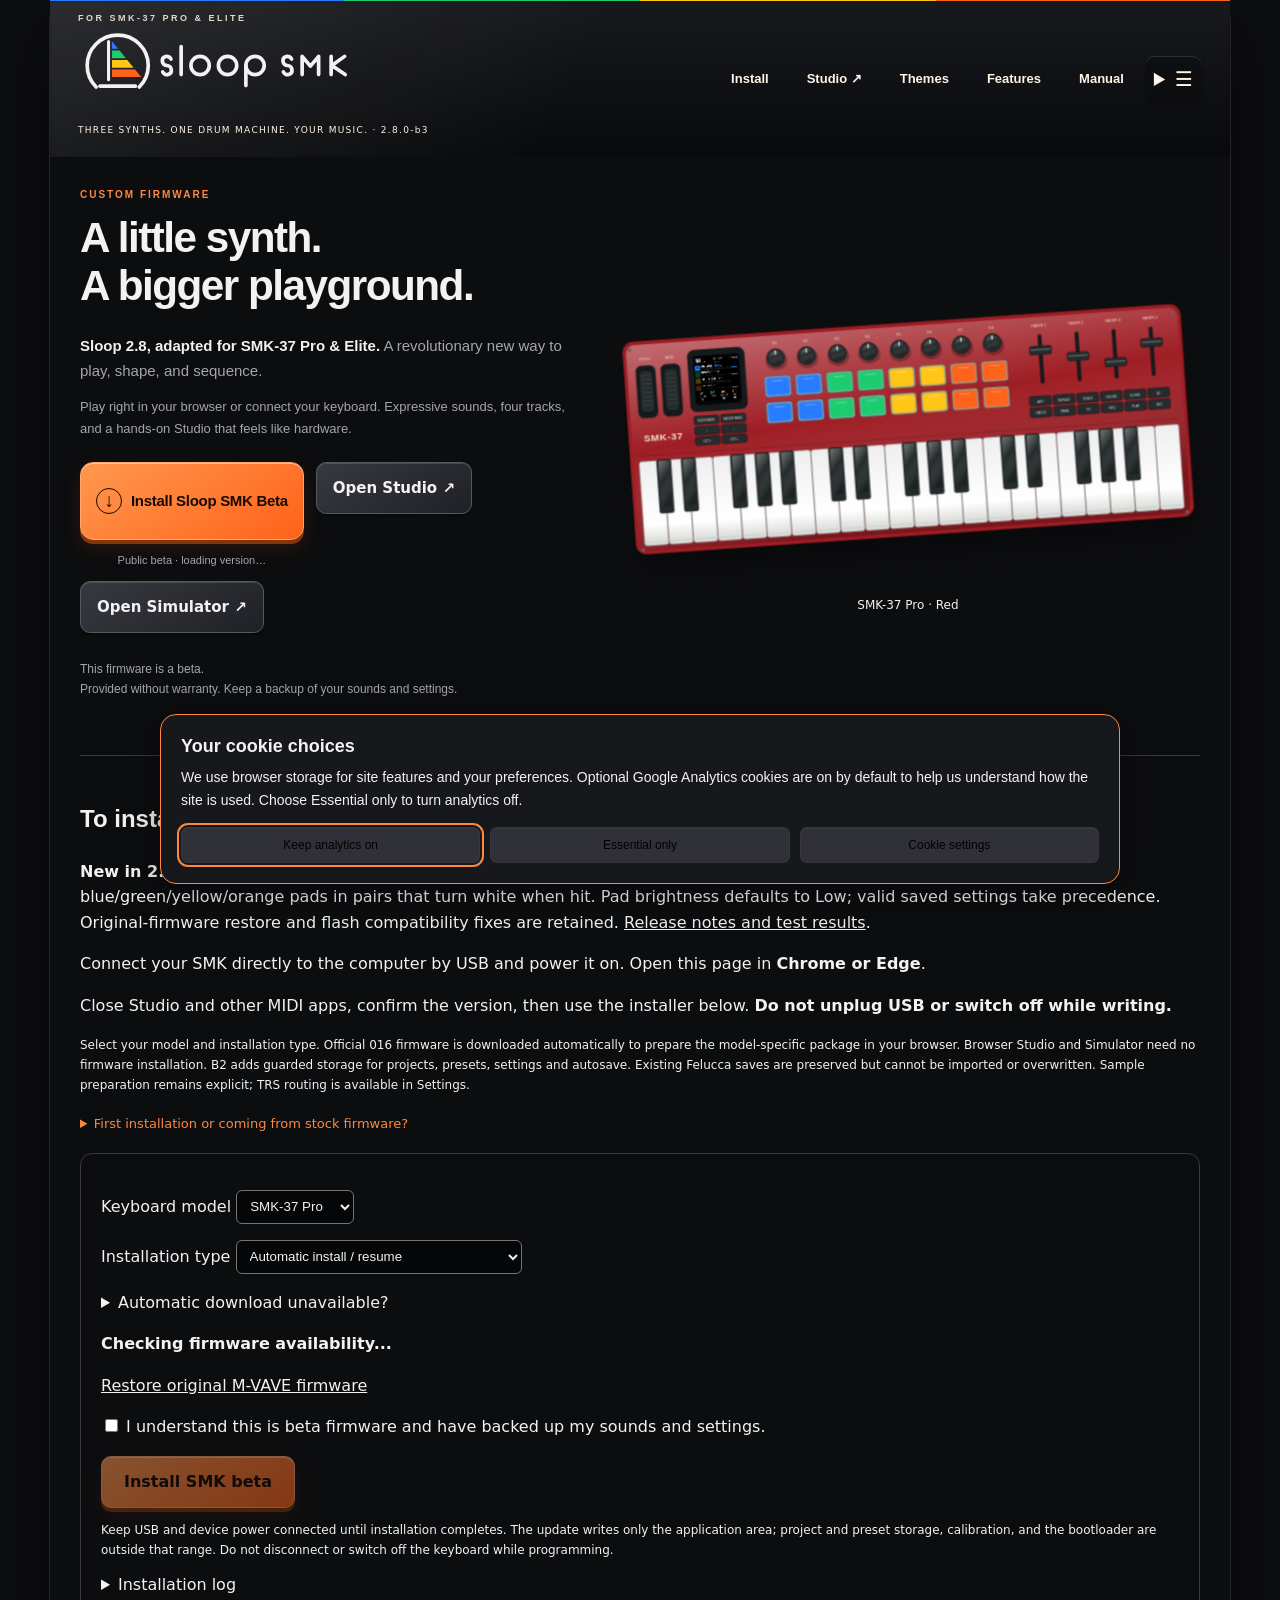
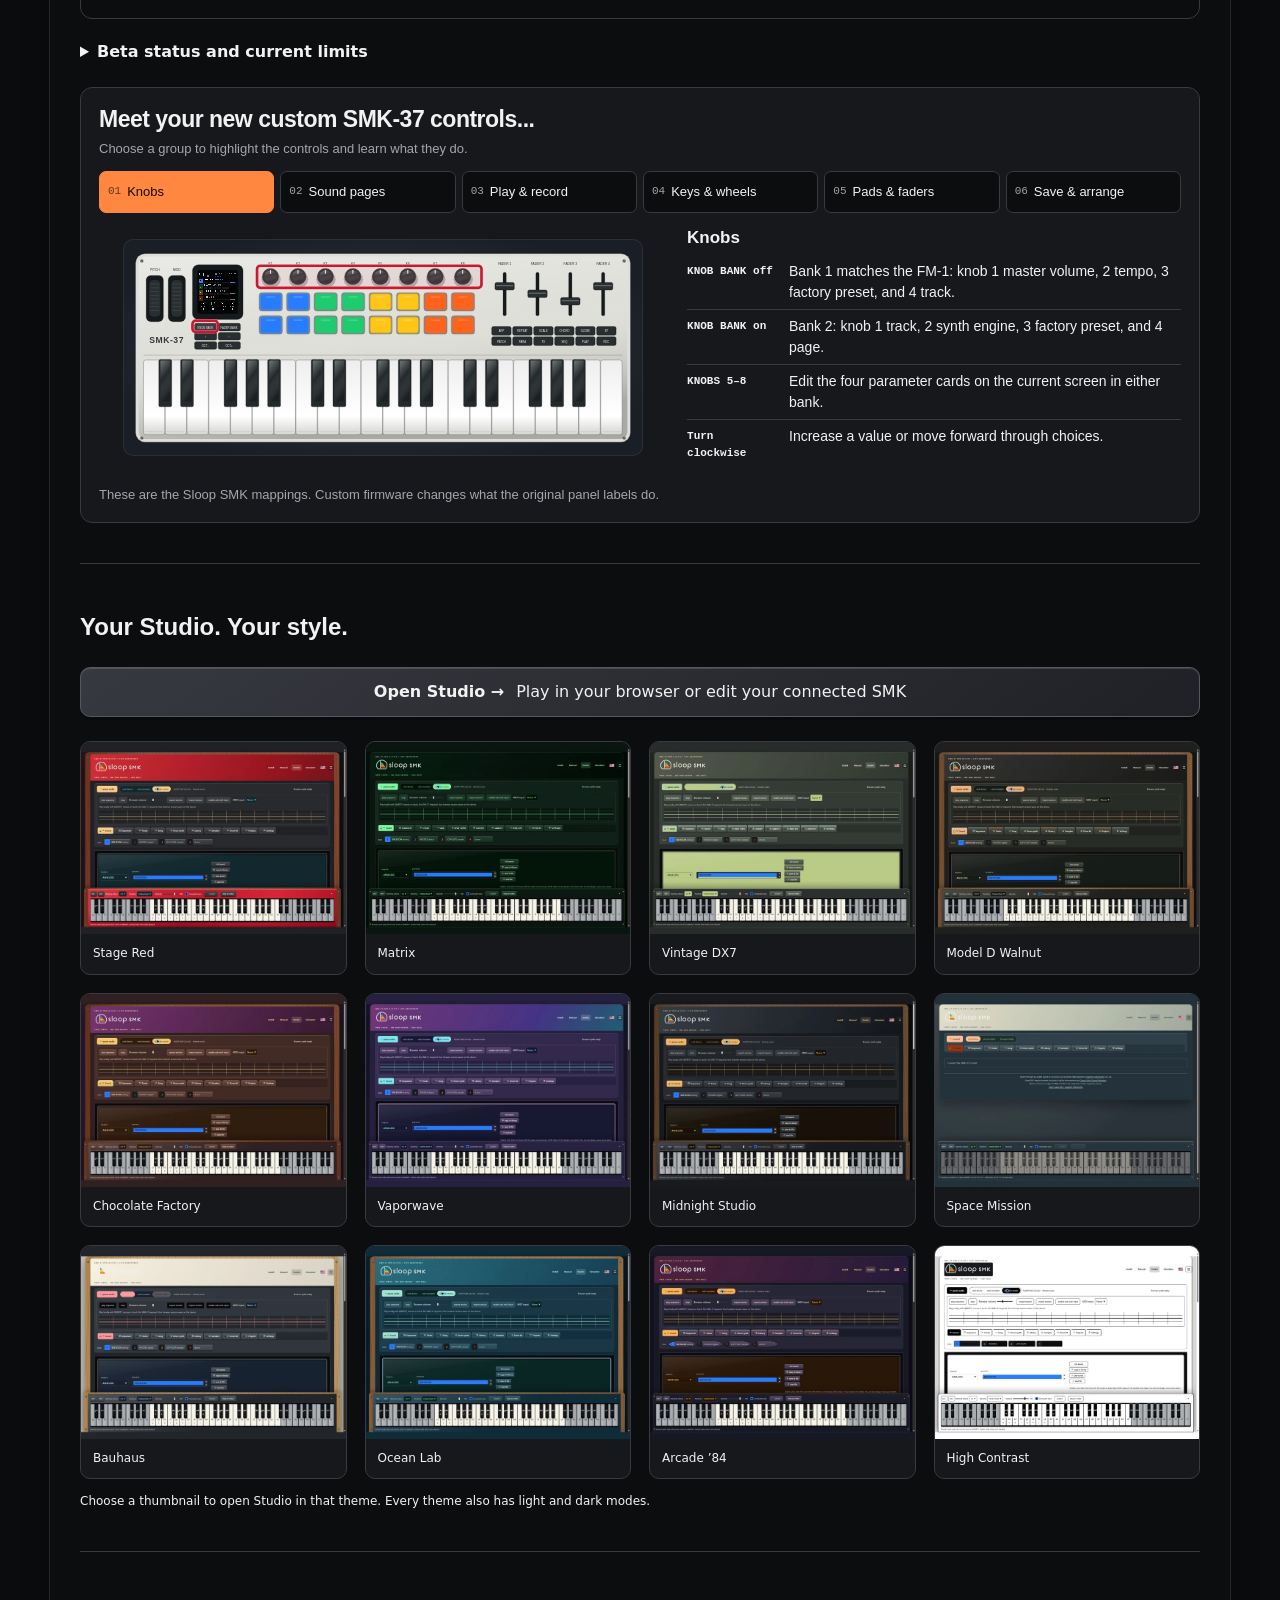
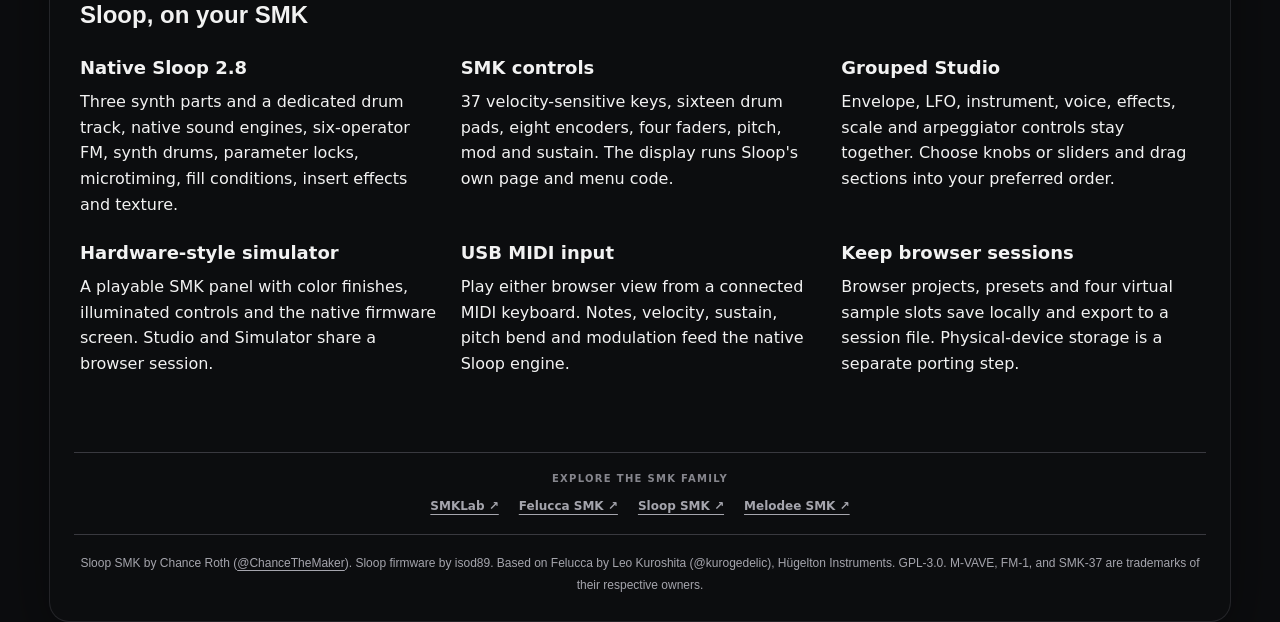
==== commit 5c5a40f2: "Keep OG restoration independent of helper firmware labels" ====
--- a/web/index.html
+++ b/web/index.html
@@ -50,7 +50,7 @@
   <div class="status-box">
     <div id="public-package-controls">
       <label for="smk-model">Keyboard model <select id="smk-model"><option>SMK-37 Pro</option><option>SMK-37 Elite</option></select></label>
-      <label for="install-path">Installation type <select id="install-path"><option value="stock">Automatic install / resume</option><option value="update">Update - Felucca, Sloop, Melodee or Doom SMK</option></select></label>
+      <label for="install-path">Installation type <select id="install-path"><option value="stock">Automatic install / resume</option><option value="update">Update existing custom firmware to Sloop</option></select></label>
       <details id="manual-file"><summary>Automatic download unavailable?</summary><label for="stock-file">Use an official 016 .fwsc file instead <input id="stock-file" type="file" accept=".fwsc"></label></details>
     </div>
     <p id="status" role="status">Checking firmware availability...</p>
@@ -60,7 +60,7 @@
     </dialog>
   <p class="stock-restore-link"><a href="restore-stock/">Restore original M-VAVE firmware</a></p>
 <label><input type="checkbox" id="ack"> I understand this is beta firmware and have backed up my sounds and settings.</label>
-    <p class="small" id="native-usb-help" hidden>Windows SMK-37 Pro installs use the <a href="https://github.com/ChanceTheMaker/sloop-smk/tree/sloop-smk-2.8.0-b3#windows-usb-installation">Sloop USB helper</a>. Start it once, then install here. Allow local-network access if Chrome asks.</p>
+    <p class="small" id="native-usb-help" hidden>Windows SMK-37 Pro installs use the <a href="https://github.com/ChanceTheMaker/sloop-smk/tree/integrate/sloop-2.6-smk#windows-usb-installation">Sloop USB helper</a>. Start it once, then install here. Allow local-network access if Chrome asks.</p>
     <button class="primary" id="install-button" disabled>Install SMK beta</button>
     <p class="small">Keep USB and device power connected until installation completes. The update writes only the application area; project and preset storage, calibration, and the bootloader are outside that range. Do not disconnect or switch off the keyboard while programming.</p>
     <details><summary>Installation log</summary><pre id="log" aria-live="polite"></pre></details>
@@ -92,4 +92,4 @@
 <footer>
 <nav class="smk-family" aria-label="SMK family"><span>Explore the SMK family</span><a href="https://chancethemaker.github.io/smklab/">SMKLab ↗</a><a href="https://chancethemaker.github.io/felucca-smk/">Felucca SMK ↗</a><a href="https://chancethemaker.github.io/sloop-smk/">Sloop SMK ↗</a><a href="https://chancethemaker.github.io/melodee-smk/">Melodee SMK ↗</a></nav>
 Sloop SMK by Chance Roth (<a href="https://github.com/ChanceTheMaker" target="_blank" rel="noopener">@ChanceTheMaker</a>). Sloop firmware by isod89. Based on Felucca by Leo Kuroshita (@kurogedelic), H&uuml;gelton Instruments. GPL-3.0. M-VAVE, FM-1, and SMK-37 are trademarks of their respective owners.</footer>
-</main><script type="module" src="smk37-installer.js?v=2.8.0-b3"></script></body></html>
+</main><script type="module" src="smk37-installer.js?v=restore-compat2"></script></body></html>
